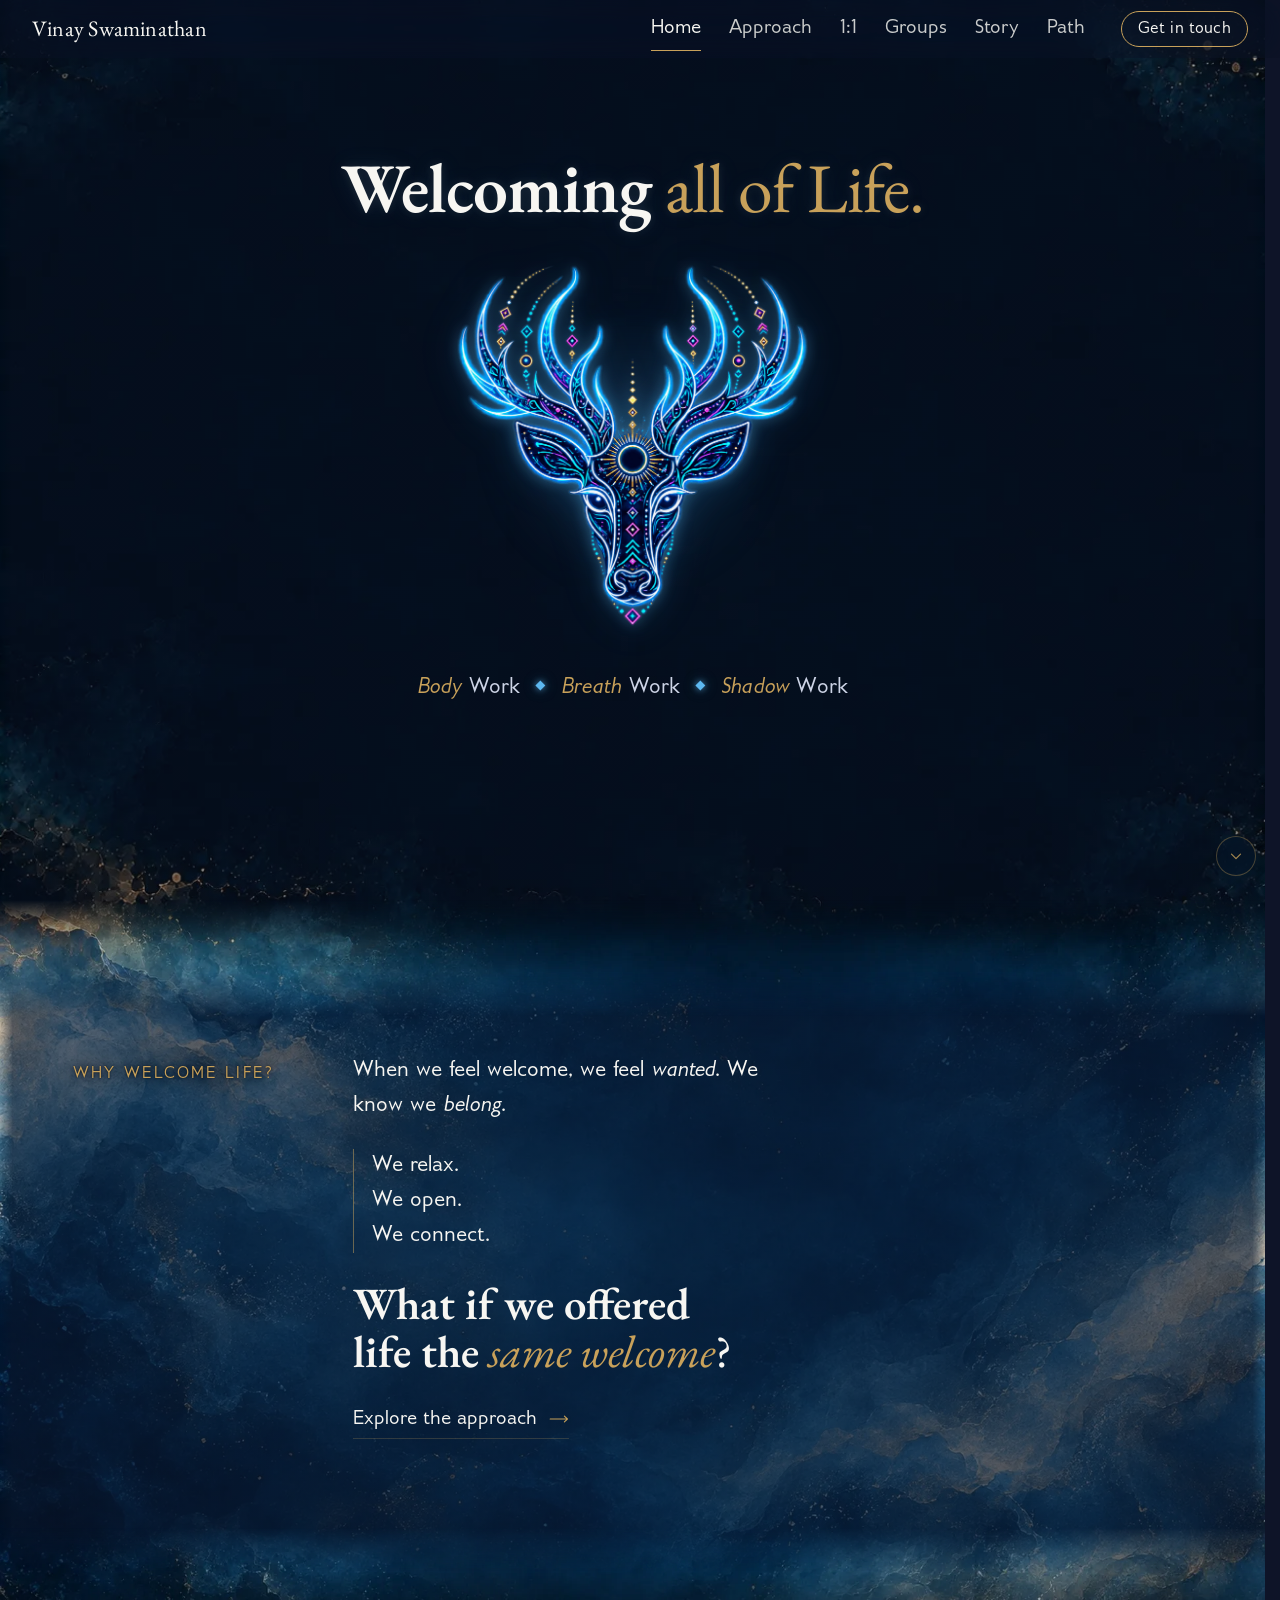
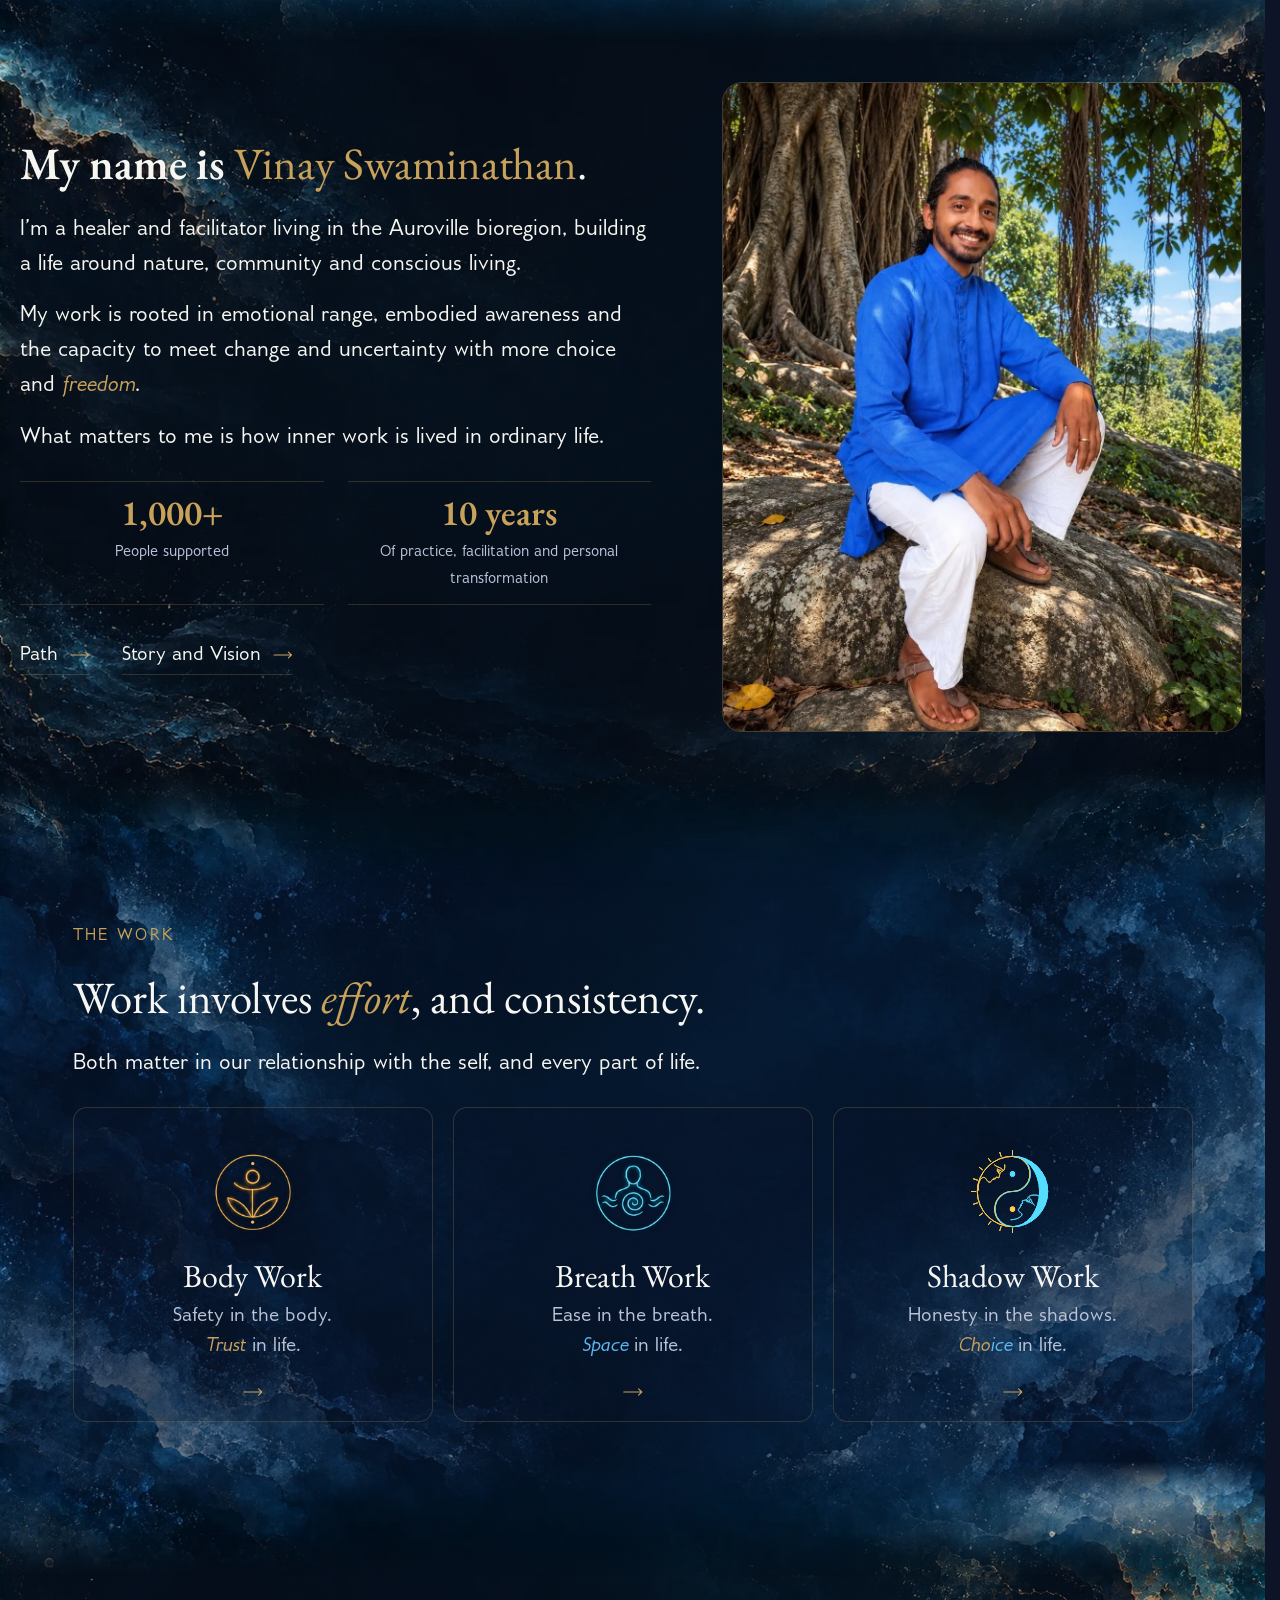
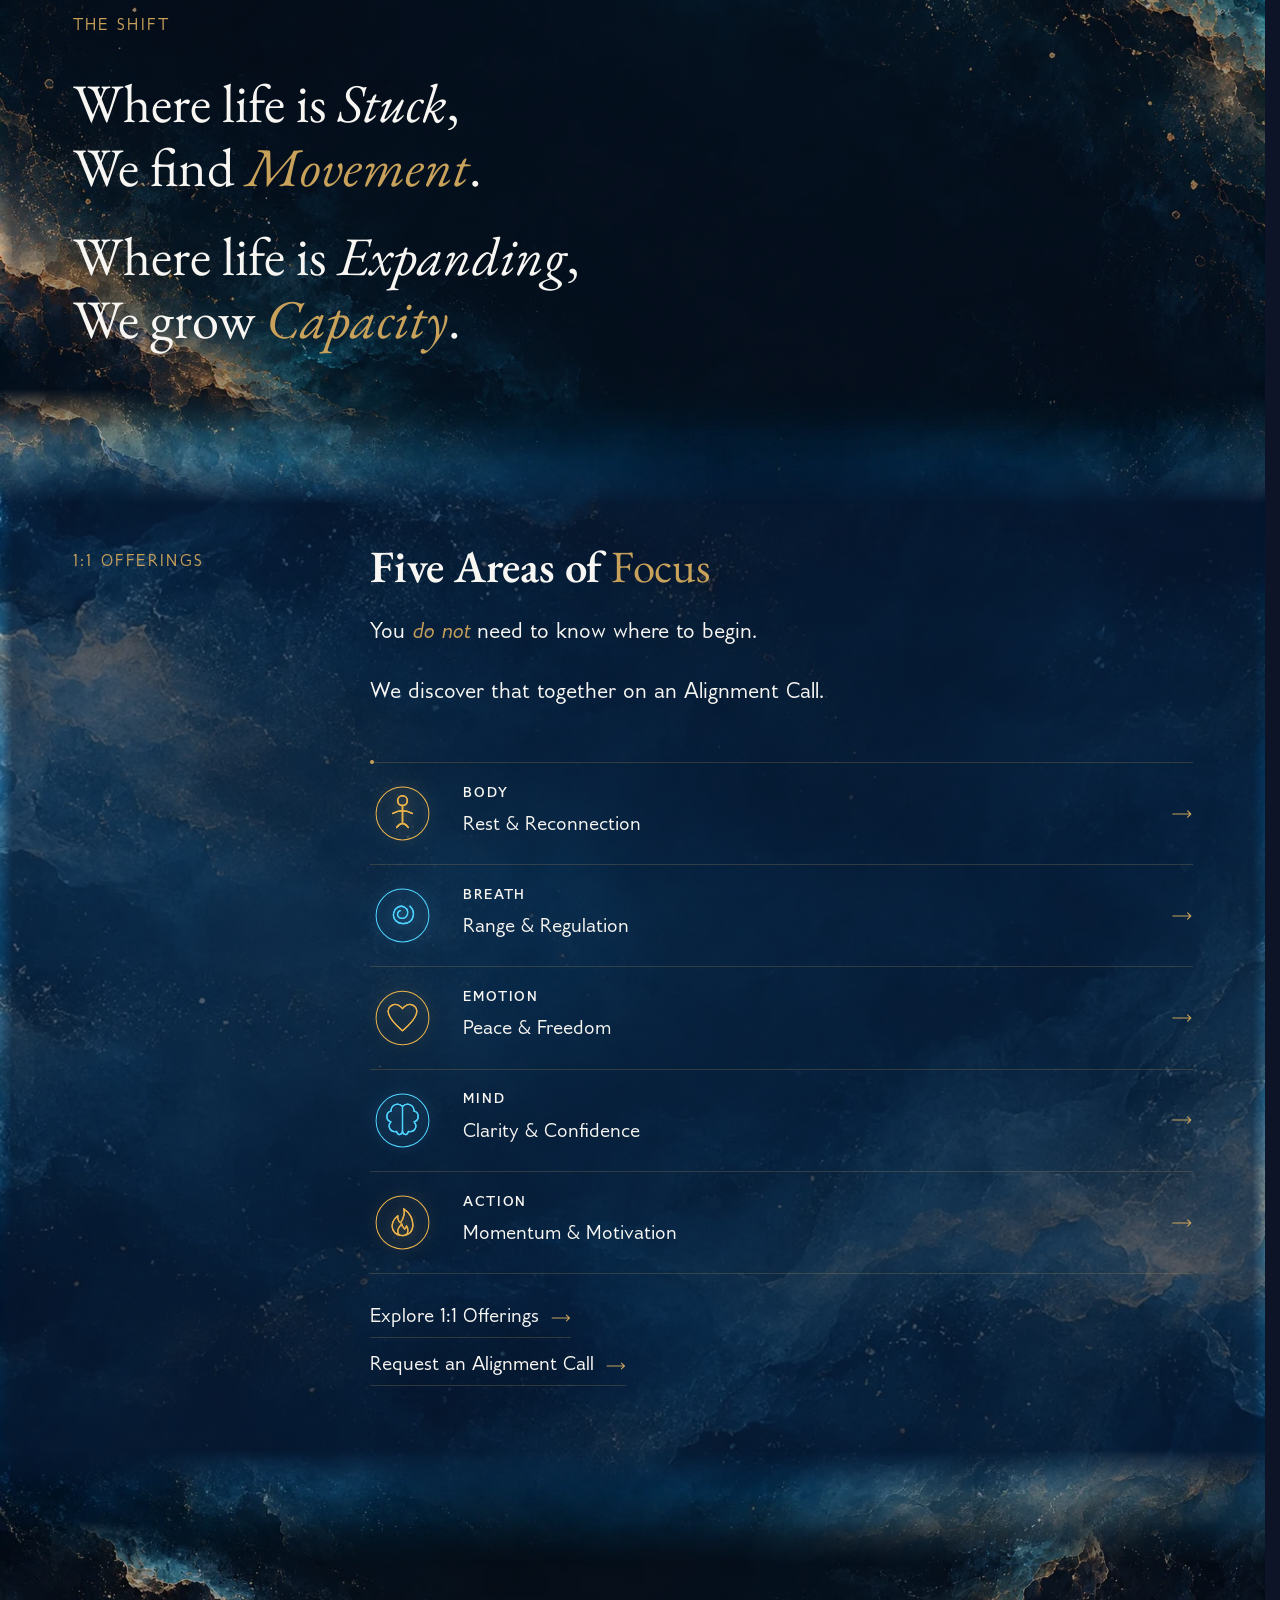
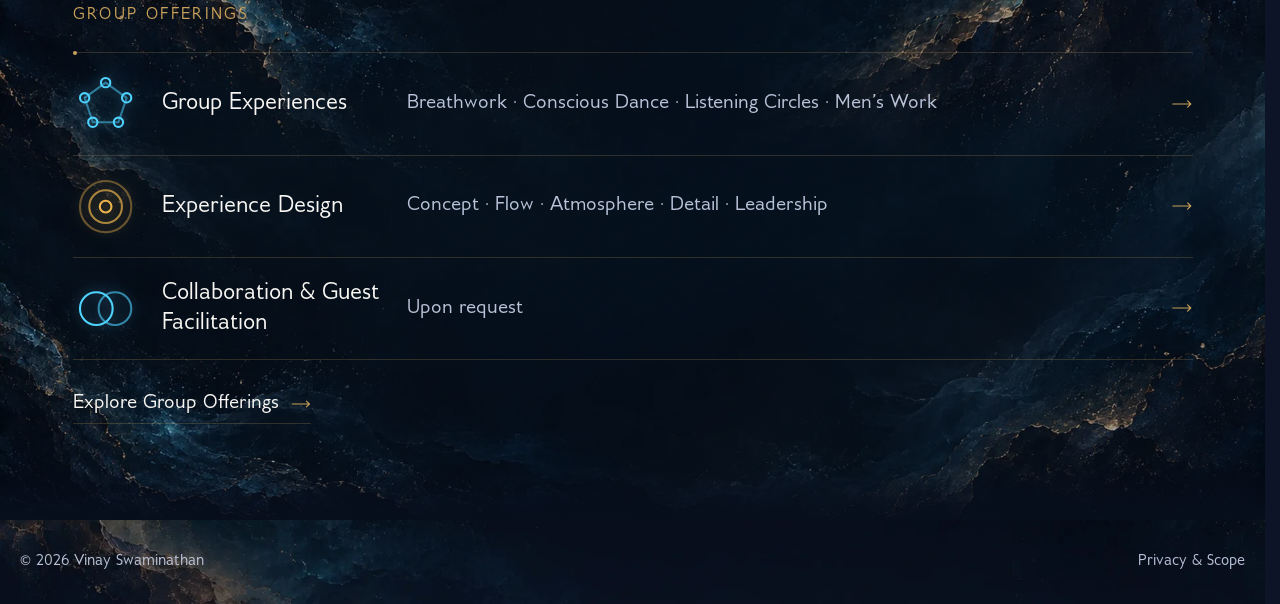
==== index.html @ 11eef680 "The Work (Body Work, Breath Work, Shadow Work) on home and 1:1; The Shift; pathway question on the A" ====
<!DOCTYPE html>
<html lang="en">
<head>
<meta charset="utf-8">
<meta name="viewport" content="width=device-width, initial-scale=1">

<title>Vinay Swaminathan | Breathwork &amp; Shadow Work | Auroville Bioregion</title>
<meta name="description" content="Vinay is a healer and facilitator working holistically across body, breath, mind, emotion and action to support resilience, vitality, well-being and a more fulfilling life.">
<meta name="robots" content="index, follow">
<meta name="theme-color" content="#0E1428">
<link rel="canonical" href="https://www.vinayswaminathan.com/">

<meta property="og:type" content="website">
<meta property="og:site_name" content="Vinay Swaminathan">
<meta property="og:title" content="Vinay Swaminathan | Breathwork &amp; Shadow Work | Auroville Bioregion">
<meta property="og:description" content="Vinay is a healer and facilitator working holistically across body, breath, mind, emotion and action to support resilience, vitality, well-being and a more fulfilling life.">
<meta property="og:url" content="https://www.vinayswaminathan.com/">
<meta property="og:image" content="https://www.vinayswaminathan.com/assets/images/vinay-facilitator.jpg">
<meta property="og:image:width" content="1080">
<meta property="og:image:height" content="1456">
<meta property="og:image:alt" content="Vinay Swaminathan">
<meta name="twitter:card" content="summary_large_image">
<meta name="twitter:title" content="Vinay Swaminathan | Breathwork &amp; Shadow Work | Auroville Bioregion">
<meta name="twitter:description" content="Vinay is a healer and facilitator working holistically across body, breath, mind, emotion and action to support resilience, vitality, well-being and a more fulfilling life.">
<meta name="twitter:image" content="https://www.vinayswaminathan.com/assets/images/vinay-facilitator.jpg">
<meta name="twitter:image:alt" content="Vinay Swaminathan">

<script>(function(d){d.classList.add('js');if(!window.matchMedia('(prefers-reduced-motion: reduce)').matches&&'IntersectionObserver' in window){d.classList.add('motion-ready');setTimeout(function(){if(!window.__siteJs)d.classList.add('rv-fallback','assets-ready')},4000)}})(document.documentElement)</script>
<link rel="icon" type="image/png" sizes="48x48" href="assets/images/favicon-48.png">
<link rel="icon" type="image/png" sizes="192x192" href="assets/images/favicon-192.png">
<link rel="apple-touch-icon" sizes="180x180" href="assets/images/apple-touch-icon.png">

<link rel="preconnect" href="https://fonts.googleapis.com">
<link rel="preconnect" href="https://fonts.gstatic.com" crossorigin>
<link href="https://fonts.googleapis.com/css2?family=EB+Garamond:ital,wght@0,400;0,600;1,400;1,600&display=swap" rel="stylesheet">
<link rel="preload" href="assets/fonts/GilliusADFNo2-Regular.otf" as="font" type="font/otf" crossorigin>
<link rel="preload" as="image" href="assets/vinay-brand-assets/hero-home-desktop-v3.webp" media="(min-width: 769px)">
<link rel="preload" as="image" href="assets/vinay-brand-assets/hero-home-mobile-v2.webp" media="(max-width: 768px)" fetchpriority="high">
<link rel="stylesheet" href="assets/css/site.css?v=202610121352">
<script type="application/ld+json">
{
  "@context": "https://schema.org",
  "@graph": [
    {
      "@type": "WebSite",
      "@id": "https://www.vinayswaminathan.com/#website",
      "url": "https://www.vinayswaminathan.com/",
      "name": "Vinay Swaminathan",
      "inLanguage": "en",
      "publisher": {
        "@id": "https://www.vinayswaminathan.com/#vinay"
      }
    },
    {
      "@type": "WebPage",
      "@id": "https://www.vinayswaminathan.com/#webpage",
      "url": "https://www.vinayswaminathan.com/",
      "name": "Vinay Swaminathan | Breathwork & Shadow Work | Auroville Bioregion",
      "description": "Vinay is a healer and facilitator working holistically across body, breath, mind, emotion and action to support resilience, vitality, well-being and a more fulfilling life.",
      "inLanguage": "en",
      "isPartOf": {
        "@id": "https://www.vinayswaminathan.com/#website"
      },
      "about": {
        "@id": "https://www.vinayswaminathan.com/#vinay"
      },
      "primaryImageOfPage": {
        "@id": "https://www.vinayswaminathan.com/#portrait"
      }
    },
    {
      "@type": "Person",
      "@id": "https://www.vinayswaminathan.com/#vinay",
      "name": "Vinay Swaminathan",
      "url": "https://www.vinayswaminathan.com/",
      "image": {
        "@type": "ImageObject",
        "@id": "https://www.vinayswaminathan.com/#portrait",
        "url": "https://www.vinayswaminathan.com/assets/images/vinay-facilitator.jpg",
        "width": 1080,
        "height": 1456,
        "caption": "Vinay Swaminathan"
      },
      "jobTitle": "Healer and Facilitator",
      "description": "Vinay is a healer and facilitator working holistically across body, breath, mind, emotion and action to support resilience, vitality, well-being and a more fulfilling life.",
      "homeLocation": {
        "@type": "Place",
        "name": "Auroville bioregion, India"
      },
      "address": {
        "@type": "PostalAddress",
        "addressLocality": "Auroville",
        "addressRegion": "Tamil Nadu",
        "addressCountry": "IN"
      },
      "knowsAbout": [
        "Breathwork",
        "Craniosacral therapy",
        "Holotropic Breathwork",
        "Neuro-Linguistic Programming",
        "Access Bars",
        "The Journey",
        "Emotional Freedom Techniques",
        "Group facilitation"
      ],
      "sameAs": [
        "https://www.instagram.com/vinay.swaminathan/"
      ]
    }
  ]
}
</script>
</head>
<body class="page-home">
<a class="skip-link" href="#main">Skip to content</a>

<header class="site-head" id="site-head">
  <div class="site-head__inner">
    <a class="brand" href="./">
      <img src="assets/images/sigil-small.png" alt="" width="28" height="29">
      <span class="brand__name">Vinay Swaminathan</span>
    </a>
    <nav class="nav" aria-label="Primary">
      <a class="nav__link" href="./" aria-current="page">Home</a>
      <a class="nav__link" href="approach.html">Approach</a>
      <a class="nav__link" href="offerings.html">1:1</a>
      <a class="nav__link" href="groupwork.html">Groups</a>
      <a class="nav__link" href="about.html">Story</a>
      <a class="nav__link" href="training.html">Path</a>
      <a class="btn btn--solid nav__cta" href="alignment.html" data-contact-open>Get in touch</a>
    </nav>
    <button type="button" class="nav-toggle" id="nav-toggle" aria-expanded="false" aria-controls="nav-mobile">
      <span class="nav-toggle__bars" aria-hidden="true"><i></i><i></i></span>
      <span data-label>Menu</span>
    </button>
  </div>
  <nav class="nav-mobile" id="nav-mobile" aria-label="Primary mobile">
    <a href="./" aria-current="page">Home <span aria-hidden="true">&rarr;</span></a>
    <a href="approach.html">Approach <span aria-hidden="true">&rarr;</span></a>
    <a href="offerings.html">1:1 <span aria-hidden="true">&rarr;</span></a>
    <a href="groupwork.html">Groups <span aria-hidden="true">&rarr;</span></a>
    <a href="about.html">Story <span aria-hidden="true">&rarr;</span></a>
    <a href="training.html">Path <span aria-hidden="true">&rarr;</span></a>
    <a class="btn btn--solid" href="alignment.html" data-contact-open>Get in touch</a>
  </nav>
</header>

<main id="main">

<section class="home-hero bg-1" aria-labelledby="hero-title">
  <div class="home-hero__inner">
    <h1 data-seq data-seq-at="300" id="hero-title" class="display-title"><span class="hero-strong">Welcoming</span> <span class="hero-gold">all of</span> <span class="hero-gold">Life.</span></h1>
    <span data-seq data-seq-at="0" class="hero-sigil-wrap"><img class="home-hero__sigil" src="assets/images/sigil.png" srcset="assets/images/sigil-720.png 720w, assets/images/sigil.png 1100w" sizes="(max-width: 768px) 60vw, 360px" alt="" width="1100" height="1132" fetchpriority="high"></span>
    <p data-seq data-seq-at="600" class="home-hero__trio home-hero__practices"><em class="trio-word trio-word--gold">Body</em> Work<span class="home-hero__sep" aria-hidden="true"></span><span class="visually-hidden">, </span><em class="trio-word trio-word--gold">Breath</em> Work<span class="home-hero__sep" aria-hidden="true"></span><span class="visually-hidden">, </span><em class="trio-word trio-word--gold">Shadow</em> Work</p>
  </div>
</section>

<section id="why" data-scroll-section class="section bg-2 t-v2" aria-labelledby="why-title">
  <div data-reveal class="wrap why marked">
    <h2 id="why-title" class="marker">Why welcome life?</h2>
    <p class="lede lede--wide">When we feel welcome, we feel <em class="inline-accent">wanted</em>. We know we <em class="inline-accent">belong</em>.</p>
    <p class="lede lede--wide why__triad">We relax.<br>We open.<br>We connect.</p>
    <p class="distilled display-statement"><span class="strong">What if we offered life the</span> <em class="gold-accent">same welcome</em>?</p>
    <nav class="quiet-links" aria-label="The approach">
      <a class="text-cta" href="approach.html">Explore the approach <span aria-hidden="true">&rarr;</span></a>
    </nav>
  </div>
</section>

<section id="meet-vinay" data-scroll-section class="section bg-3" aria-labelledby="meet-title">
  <div class="wrap wrap--wide editorial-host">
    <div class="editorial editorial--media-first editorial--person">
      <div class="editorial__head" data-reveal="left">
        <h2 id="meet-title"><span class="strong">My name is</span> <span class="gold-accent gold-accent--roman">Vinay Swaminathan</span>.</h2>
      </div>
      <div class="editorial__body stack stack--lg" data-reveal="left">
        <div class="prose">
          <p class="lede lede--wide">I&rsquo;m a healer and facilitator living in the Auroville bioregion, building a life around nature, community and conscious living.</p>
          <p class="lede lede--wide">My work is rooted in emotional range, embodied awareness and the capacity to meet change and uncertainty with more choice and <em class="gold-accent">freedom</em>.</p>
          <p class="lede lede--wide">What matters to me is how inner work is lived in ordinary life.</p>
        </div>
        <dl class="evidence evidence--strong">
          <div><dt>1,000+</dt><dd>People supported</dd></div>
          <div><dt>10 years</dt><dd>Of practice, facilitation and personal transformation</dd></div>
        </dl>
        <nav class="quiet-links" aria-label="More about Vinay">
          <a class="text-cta" href="training.html">Path <span aria-hidden="true">&rarr;</span></a>
          <a class="text-cta" href="about.html">Story and Vision <span aria-hidden="true">&rarr;</span></a>
        </nav>
      </div>
      <figure data-reveal-img class="editorial__media editorial__media--person" style="--ar:0.8">
        <img src="assets/images/vinay-facilitator.webp" alt="Vinay Swaminathan sitting on a rock beneath a banyan tree, smiling." width="1080" height="1456" loading="lazy" decoding="async">
      </figure>
    </div>
  </div>
</section>

<section id="the-work" data-scroll-section class="section bg-4 t-v2" data-field aria-labelledby="work-title">
  <div data-reveal class="wrap stack stack--lg">
    <h2 id="work-title" class="marker">The Work</h2>
    <p class="statement">Work involves <em class="gold-accent">effort</em>, and consistency.</p>
    <p class="lede lede--wide">Both matter in our relationship with the self, and every part of life.</p>
    <ul data-stagger class="pathways" aria-label="Three ways of working">
      <li><a class="pathways__item" href="offerings.html#bodywork">
        <img class="pathways__icon" src="assets/vinay-icons/bodywork-icon.png?v=202610121306" alt="" width="288" height="288" loading="lazy" decoding="async">
        <h3 class="pathways__name">Body Work</h3>
        <p class="pathways__line"><span>Safety in the body.</span> <span><em class="gold-accent">Trust</em> in life.</span></p>
        <span class="pathways__arrow" aria-hidden="true">&rarr;</span>
      </a></li>
      <li><a class="pathways__item pathways__item--blue" href="offerings.html#breathwork">
        <img class="pathways__icon" src="assets/vinay-icons/breathwork-icon.png?v=202610121306" alt="" width="288" height="288" loading="lazy" decoding="async">
        <h3 class="pathways__name">Breath Work</h3>
        <p class="pathways__line"><span>Ease in the breath.</span> <span><em class="inline-accent is-blue">Space</em> in life.</span></p>
        <span class="pathways__arrow" aria-hidden="true">&rarr;</span>
      </a></li>
      <li><a class="pathways__item" href="offerings.html#shadow-work">
        <img class="pathways__icon" src="assets/vinay-icons/shadow-work-icon.svg?v=202610121306" alt="" width="288" height="288" loading="lazy" decoding="async">
        <h3 class="pathways__name">Shadow Work</h3>
        <p class="pathways__line"><span>Honesty in the shadows.</span> <span><span class="split-word"><span aria-hidden="true"><em class="gold-accent">Cho</em><em class="inline-accent is-blue">ice</em></span><span class="visually-hidden">Choice</span></span> in life.</span></p>
        <span class="pathways__arrow" aria-hidden="true">&rarr;</span>
      </a></li>
    </ul>
  </div>
</section>

<section id="begin" data-scroll-section class="section bg-1 m-d2 bg-pos-lower" aria-labelledby="begin-title">
  <div data-reveal class="wrap begin">
    <h2 id="begin-title" class="marker">The Shift</h2>
    <div class="begin__statements">
      <p><span class="begin__lead">Where life is <em>Stuck</em>,</span> We find <em class="gold-accent">Movement</em>.</p>
      <p><span class="begin__lead">Where life is <em>Expanding</em>,</span> We grow <em class="gold-accent">Capacity</em>.</p>
    </div>
  </div>
</section>

<section id="focus" data-scroll-section class="section bg-2 t-v2" aria-labelledby="focus-title">
  <div data-reveal class="wrap marked stack stack--lg">
    <p class="eyebrow">1:1 Offerings</p>
    <h2 id="focus-title"><span class="strong">Five Areas of</span> <span class="gold-accent gold-accent--roman">Focus</span></h2>
    <p class="statement-lead statement-lead--sans">You <em class="gold-accent">do not</em> need to know where to begin.</p>
    <p class="statement-lead statement-lead--sans">We discover that together on an Alignment Call.</p>
    <ul data-stagger class="doorway-list" aria-label="Five areas of focus">
      <li><a href="offerings.html#body">
        <img class="area-icon icon-box" src="assets/vinay-icons/icon-body.svg?v=202610052254" alt="" width="512" height="512" aria-hidden="true">
        <span class="doorway-list__name">Body</span>
        <span class="doorway-list__desc">Rest &amp; Reconnection</span>
        <span class="doorway-list__arrow" aria-hidden="true">&rarr;</span>
      </a></li>
      <li><a href="offerings.html#breath">
        <img class="area-icon icon-box" src="assets/vinay-icons/icon-breath.svg?v=202610052254" alt="" width="512" height="512" aria-hidden="true">
        <span class="doorway-list__name">Breath</span>
        <span class="doorway-list__desc">Range &amp; Regulation</span>
        <span class="doorway-list__arrow" aria-hidden="true">&rarr;</span>
      </a></li>
      <li><a href="offerings.html#emotion">
        <img class="area-icon icon-box" src="assets/vinay-icons/icon-emotion.svg?v=202610052254" alt="" width="512" height="512" aria-hidden="true">
        <span class="doorway-list__name">Emotion</span>
        <span class="doorway-list__desc">Peace &amp; Freedom</span>
        <span class="doorway-list__arrow" aria-hidden="true">&rarr;</span>
      </a></li>
      <li><a href="offerings.html#mind">
        <img class="area-icon icon-box" src="assets/vinay-icons/icon-mind.svg?v=202610052254" alt="" width="512" height="512" aria-hidden="true">
        <span class="doorway-list__name">Mind</span>
        <span class="doorway-list__desc">Clarity &amp; Confidence</span>
        <span class="doorway-list__arrow" aria-hidden="true">&rarr;</span>
      </a></li>
      <li><a href="offerings.html#action">
        <img class="area-icon icon-box" src="assets/vinay-icons/icon-action.svg?v=202610052254" alt="" width="512" height="512" aria-hidden="true">
        <span class="doorway-list__name">Action</span>
        <span class="doorway-list__desc">Momentum &amp; Motivation</span>
        <span class="doorway-list__arrow" aria-hidden="true">&rarr;</span>
      </a></li>
    </ul>
    <nav class="quiet-links quiet-links--stack" aria-label="1:1 work">
      <a class="text-cta" href="offerings.html">Explore 1:1 Offerings <span aria-hidden="true">&rarr;</span></a>
      <a class="text-cta" href="alignment.html">Request an Alignment Call <span aria-hidden="true">&rarr;</span></a>
    </nav>
  </div>
</section>

<section id="group-offerings" data-scroll-section class="section bg-3" aria-labelledby="group-title">
  <div data-reveal="right" class="wrap stack stack--lg">
    <h2 id="group-title" class="marker">Group Offerings</h2>
    <ul data-stagger="soft" class="summary-list">
      <li><a href="groupwork.html#experiences"><svg class="icon icon-box" viewBox="0 0 28 28" aria-hidden="true" fill="none" stroke="currentColor" stroke-width="1.4" stroke-linecap="round" stroke-linejoin="round"><path d="M14 5L23 11.5 19.5 22h-11L5 11.5z" opacity=".5"/><circle cx="14" cy="5" r="2"/><circle cx="23" cy="11.5" r="2"/><circle cx="19.5" cy="22" r="2"/><circle cx="8.5" cy="22" r="2"/><circle cx="5" cy="11.5" r="2"/></svg><h3>Group Experiences</h3><p>Breathwork &middot; Conscious Dance &middot; Listening Circles &middot; Men&rsquo;s Work</p><span class="summary-list__arrow" aria-hidden="true">&rarr;</span></a></li>
      <li><a href="groupwork.html#design"><svg class="icon icon--gold icon-box" viewBox="0 0 28 28" aria-hidden="true" fill="none" stroke="currentColor" stroke-width="1.4"><circle cx="14" cy="14" r="11" opacity=".4"/><circle cx="14" cy="14" r="7" opacity=".7"/><circle cx="14" cy="14" r="2.5"/></svg><h3>Experience Design</h3><p>Concept &middot; Flow &middot; Atmosphere &middot; Detail &middot; Leadership</p><span class="summary-list__arrow" aria-hidden="true">&rarr;</span></a></li>
      <li><a href="groupwork.html#collaboration"><svg class="icon icon-box" viewBox="0 0 28 28" aria-hidden="true" fill="none" stroke="currentColor" stroke-width="1.4"><circle cx="10" cy="14" r="7"/><circle cx="18" cy="14" r="7" opacity=".6"/></svg><h3>Collaboration &amp; Guest Facilitation</h3><p>Upon request</p><span class="summary-list__arrow" aria-hidden="true">&rarr;</span></a></li>
    </ul>
    <nav class="quiet-links" aria-label="Group work">
      <a class="text-cta" href="groupwork.html">Explore Group Offerings <span aria-hidden="true">&rarr;</span></a>
    </nav>
  </div>
</section>

</main>

<footer class="site-foot">
  <span class="site-foot__copy">&copy; 2026 Vinay Swaminathan</span>
  <div class="site-foot__brand">
    <p>Welcoming all of life.</p>
  </div>
  <a class="site-foot__privacy" href="privacy.html">Privacy &amp; Scope</a>
</footer>

<script src="assets/js/site.js?v=202610121352" defer></script>
</body>
</html>
---- assets/css/site.css ----
/* ==========================================================================
   Vinay Swaminathan — visual system
   Deep navy ground, sky-blue accent, warm-white text.
   EB Garamond (ceremonial / display) + Gillius ADF No2 (body / UI).
   ========================================================================== */

/* ==========================================================================
   Design tokens
   One set of values for the whole site; breakpoints only retune them.
   ========================================================================== */
:root {
  /* Colour */
  --ink-1:  #0E1428;                 /* default page ground */
  --ink-2:  #151C34;                 /* alternating band */
  --ink-3:  #1B2448;                 /* hover / raised surface */
  --text:   #F7F6F2;
  --muted:  #BAC3D8;                 /* running text: one muted tone everywhere */
  --accent: #5DB8F0;                 /* the sigil's luminous cyan (lighter on light fields) */
  --emphasis-blue: #5DB8F0;          /* the one prose emphasis blue */
  --warn:   #E0955C;
  /* Brass: lines, nodes, labels and small threshold markers; never body text. */
  --accent-brass: #C8A15A;
  --warm-soft:    rgba(200,161,90,.5);
  --line:         rgba(200,161,90,.22);   /* structural rules */
  --line-strong:  rgba(200,161,90,.7);    /* the gold rule on notes; active edges */

  /* Type: EB Garamond for display, Gillius ADF No2 for reading and UI */
  --serif: "EB Garamond", Garamond, "Times New Roman", Georgia, serif;
  --sans:  "Gillius ADF No2", "Gill Sans", "Gill Sans MT", "Trebuchet MS", sans-serif;
  --t-hero:     clamp(2.4rem, 5vw, 4.6rem);       /* home hero / page-opening display */
  --t-display:  clamp(2.2rem, 3.5vw, 3.4rem);     /* section display statements, h1/h2 */
  --t-subtitle: clamp(1.45rem, 2.25vw, 2.1rem);   /* a title's subtitle */
  --t-heading:  clamp(1.75rem, 2.5vw, 2.45rem);   /* secondary headings and statements */
  --t-sub:      clamp(1.2rem, 4.2vw, 1.4rem);     /* item titles, summaries */
  --t-lede:     clamp(1.12rem, 1.45vw, 1.3rem);   /* section intros, above body */
  --t-body:     clamp(1.03rem, 3.8vw, 1.125rem);
  --t-small:    0.9rem;                           /* eyebrows, metadata, labels */

  /* Space and measure */
  --s-1: 0.5rem;
  --s-2: 1rem;
  --s-3: 1.5rem;
  --s-4: 2.5rem;
  --s-5: 4rem;
  --gutter: 20px;
  --section-y: 96px;                 /* between sections, every page */
  --opening-y: 128px;                /* above a page's first heading (below the header) */
  --measure: 38rem;
  --header-h: 52px;                  /* fallback; the breakpoints below set it */
  --subnav-h: 0px;
  --icon-box: calc(var(--t-body) * 1.6 * 2);   /* one icon size: two lines of description */

  /* Motion: one ease-out curve, three durations, one reveal */
  --ease: cubic-bezier(.22,.61,.36,1);
  --motion-fast: 222ms;              /* hover, colour, small state changes */
  --motion-base: 333ms;              /* menus, accordions, chevrons, tab switches */
  --motion-image: 777ms;             /* photographs gradually appearing */
  --ease-image: cubic-bezier(.25,.46,.45,.94);   /* soft ease-out, no overshoot */
  --ease-calm: var(--ease-image);
  --motion-text: 555ms;
  --stagger: 100ms;                  /* between items in a list or grid */
  /* Reveal: site.js marks the readable blocks of each section (.rv-item,
     numbered --ci in reading order); they cascade top to bottom with one
     duration, curve and rise. site.js reads --rv-time. */
  --rv-time: 555ms; --rv-rise: 8px; --rv-ease: cubic-bezier(.22, .61, .36, 1);
}
@media (min-width: 769px) {
  :root { --header-h: 58px; }
}
@media (min-width: 1100px) {
  /* Desktop reading sizes: one step scale (labels < body < ledes < item
     titles), the same proportions on every page. */
  :root { --t-small: .94rem; --t-body: 1.2rem; --t-lede: 1.32rem; }
}
@media (max-width: 768px) {
  /* Phones: a little more air in the header (~9px above and below the Menu
     button); a shorter step between sections. */
  :root { --header-h: 62px; --section-y: 70px; --opening-y: 70px; }
}
@media (max-width: 599px) {
  /* Phones: smaller display steps, a slightly quicker stagger. */
  :root {
    --t-display: clamp(1.75rem, 7.4vw, 2.1rem); --t-heading: clamp(1.45rem, 6.3vw, 1.65rem);
    --t-subtitle: clamp(1.3rem, 5.8vw, 1.45rem); --t-lede: clamp(1.08rem, 4.6vw, 1.15rem);   /* ≈23 / 18px */
    --s-3: 1.25rem;
    --stagger: 80ms;
  }
}

/* ==========================================================================
   Base elements
   ========================================================================== */
/* Gillius ADF No2 (Arkandis Digital Foundry), self-hosted from assets/fonts/.
   Only the variants the site uses: Regular, Bold (600) and Italic (<em>). */
@font-face {
  font-family: "Gillius ADF No2";
  src: url("../fonts/GilliusADFNo2-Regular.otf") format("opentype");
  font-weight: 400; font-style: normal; font-display: swap;
}

@font-face {
  font-family: "Gillius ADF No2";
  src: url("../fonts/GilliusADFNo2-Bold.otf") format("opentype");
  font-weight: 600; font-style: normal; font-display: swap;
}

@font-face {
  font-family: "Gillius ADF No2";
  src: url("../fonts/GilliusADFNo2-Italic.otf") format("opentype");
  font-weight: 400; font-style: italic; font-display: swap;
}

*, *::before, *::after { box-sizing: border-box; }

/* Inline `display` must never beat the `hidden` attribute (e.g. #form-sent). */
[hidden] { display: none !important; }

html {
  scroll-behavior: smooth;
  scrollbar-gutter: stable;
  /* No elastic bounce past the top or bottom (macOS trackpads): the bounce
     drags the sticky header and section index out of place. */
  overscroll-behavior-y: none;
  -webkit-text-size-adjust: 100%;
  text-size-adjust: 100%;
}

body {
  margin: 0;
  background: var(--ink-1);
  color: var(--text);
  font-family: var(--sans);
  font-size: var(--t-body);
  line-height: 1.6;
  -webkit-font-smoothing: antialiased;
  overflow-x: clip;
  overscroll-behavior-y: none;
  /* Gillius ADF maps "oe" to "œ" through its required-ligature table
     ("does" would read "dœs"); switch that table off. */
  font-feature-settings: "rlig" 0;
  /* Leaving for a contact form: the page fades out before the form fades in. */
  transition: opacity var(--motion-base) var(--ease);
  /* First section starts at y=0 behind the header; its content clears the
     header (and, on narrower screens, the section strip) with padding. */
  /* on body: .has-subnav sets --subnav-h there */
  --hdr-offset: calc(var(--header-h) + var(--subnav-h));
}

img { max-width: 100%; height: auto; display: block; }

p { margin: 0; }

a { color: var(--text); transition: color var(--motion-fast) var(--ease), text-decoration-color var(--motion-fast) var(--ease), opacity var(--motion-fast) var(--ease); -webkit-tap-highlight-color: transparent; }

a:hover { color: var(--text); }

strong { font-weight: 600; }

:focus-visible { outline: 2px solid var(--accent); outline-offset: 3px; border-radius: 2px; }

::selection { background: rgba(93, 184, 240, .28); color: var(--text); }

input, textarea, select, button { font: inherit; }

h1, h2, h3 { margin: 0; font-weight: 400; }

h1, h2 { font-family: var(--serif); letter-spacing: -.005em; text-wrap: balance; font-size: var(--t-display); line-height: 1.08; }

h3 { font-family: var(--sans); font-size: var(--t-sub); line-height: 1.3; }

.skip-link {
  position: absolute; left: -9999px; top: 0; z-index: 100;
  background: var(--accent); color: var(--ink-1);
  padding: 0.8rem 1.25rem; font-size: var(--t-small);
}

.skip-link:focus { left: 0; }

.visually-hidden {
  position: absolute; width: 1px; height: 1px; overflow: hidden;
  clip: rect(0 0 0 0); clip-path: inset(50%); white-space: nowrap;
}
@media (min-width: 1100px) {
  /* Desktop: everything a little larger to read (the type scale is in rem). */
  html { font-size: 106.25%; }
}
@media (min-width: 1440px) {
  html { font-size: 112.5%; }
}
@media (prefers-reduced-motion: reduce) {
  html { scroll-behavior: auto; }
  *, *::before, *::after { animation-duration: .001ms !important; animation-iteration-count: 1 !important; transition-duration: .001ms !important; }
}

/* ==========================================================================
   Layout primitives: wrap, stack, section rhythm, split, prose
   ========================================================================== */
/* The one authoritative anchor offset: every hash target lands below the
   sticky header and, on interior pages, the sticky section nav. */
[id] { scroll-margin-top: calc(var(--header-h) + var(--subnav-h) + 16px); }

.has-subnav { --subnav-h: 51px; }

.wrap { max-width: 1120px; margin: 0 auto; }

.wrap--narrow { max-width: 680px; margin: 0 auto; }

.section { padding: var(--section-y) var(--gutter); background: var(--ink-1); }

.section--center { text-align: center; }

.stack { display: grid; gap: var(--s-2); align-content: start; }

.stack--sm { gap: var(--s-1); }

.stack--lg { gap: var(--s-3); }

.section--center .stack { justify-items: center; }

.split { display: grid; gap: var(--s-4); }

/* Interior page openings: content-height, generous padding. */
.page-hero { padding: var(--section-y) var(--gutter); background: var(--ink-1); }

.muted { color: var(--muted); }

.prose { max-width: var(--measure); }

.prose > * + * { margin-top: var(--s-2); }

.wrap--wide { max-width: 1240px; }

.editorial-host { container-type: inline-size; }

/* Upcoming group sessions: a static list, edited by hand in groupwork.html.
   With no <li> in the list the whole section and its index link are hidden.
   The section shares the hero's ground, separated by a hairline. */
.section--upcoming { border-top: 1px solid var(--line); }

.section--upcoming:not(:has(.sessions li)) { display: none; }

.field > section { background: transparent; }

/* Copy never sits on a transition. */
.section:is(.bg-1, .bg-2, .bg-3, .bg-4), .field > .section { padding-block: max(var(--section-y), calc(var(--th2) + 6px)); }

.page-hero:is(.bg-1, .bg-2, .bg-3, .bg-4), .field > .page-hero { padding-bottom: max(var(--section-y), calc(var(--th2) + 6px)); }

main > :is(.bg-2, .bg-4).section:last-child, main > .field:is(.bg-2, .bg-4):last-child > :last-child { padding-bottom: max(var(--section-y), calc(var(--th) + 6px)); }

/* Group page: one size for the three section introductions. */
.section-intro { font-family: var(--serif); font-size: clamp(1.6rem, 2.2vw, 2.15rem); line-height: 1.25; color: var(--text); max-width: 34ch; text-wrap: pretty; }

/* Combined sections: a clear but compact step between the two parts. */
.merged-block { margin-top: clamp(28px, 4vw, 44px); }

.marked > :is(.marker, .eyebrow)::after { width: 42px; flex: none; min-width: 0; }

main > .page-hero:first-child,
main > .field:first-child > .page-hero:first-child { padding-top: calc(var(--opening-y) + var(--hdr-offset)); }

main :is(p, li, dd):not([class]), .prose p:not([class]), .accordion__body p:not([class]) { line-height: 1.65; }

/* Next-section destinations land just below the header (and section strip). */
[data-scroll-section] { scroll-margin-top: var(--hdr-offset); }
@media (min-width: 769px) {
  #scope .accordion__body .prose { margin-inline: auto; }
}
@media (min-width: 860px) {
  .split { grid-template-columns: 1fr 1.25fr; gap: var(--s-4) var(--s-5); align-items: start; }
}
@media (min-width: 900px) {
  /* Home sections led by a marker: on wide screens the marker holds a left
     column and the content reads in a second, asymmetric column. */
  .marked {
    column-gap: var(--s-4); align-items: start;
    /* Side labels (homepage): the rule shortens to fit its column, never
       running into the content beside it. */
    grid-template-columns: 15rem minmax(0, 1fr);
  }
  .marked > * { grid-column: 2; }
  .marked > :is(.marker, .eyebrow) { min-width: 0; justify-self: stretch; }
}
@media (min-width: 1100px) {
  .has-subnav { --subnav-h: 0px; }
  .has-subnav main .wrap { max-width: min(1120px, 100% - 2 * 180px); }
  .has-subnav main .wrap--narrow { max-width: min(680px, 100% - 2 * 180px); }
}
@media (max-width: 1099px) {
  /* Without JS the small-screen header stays in flow, so no clearance is added. */
  html:not(.js) main > .page-hero:first-child, html:not(.js) main > .field:first-child > .page-hero:first-child { padding-top: var(--opening-y); }
  /* Pages without a section strip open on the same line as those with one. */
  body:not(.has-subnav) main > .page-hero:first-child { padding-top: calc(var(--opening-y) + var(--header-h) + 51px); }
}
@media (max-width: 768px) {
  #matters .editorial--hero > .stack { gap: 12px; }
  #matters .editorial--hero .prose { gap: 10px; }
  #matters .editorial--hero .prose > * + * { margin-top: 0; }
}

/* ==========================================================================
   Typography roles: display, statements, ledes, labels, emphasis
   ========================================================================== */
.display-title { font-family: var(--serif); font-weight: 400; line-height: 1.02; letter-spacing: -.01em; }

.statement { font-family: var(--serif); font-size: var(--t-display); line-height: 1.08; text-wrap: balance; }

.lede { font-size: var(--t-lede); text-wrap: pretty; max-width: 30ch; line-height: 1.55; color: var(--text); }

.lede--wide { max-width: var(--measure); }

/* One emphasis language, colour only (no marker backgrounds):
   .display-accent  EB Garamond italic in cyan, inside display / reflective lines
   .inline-accent   the body face, italic, in cyan, inside body copy
   (.insight remains a complete quotable sentence in EB Garamond.) */
.display-accent { font-family: var(--serif); font-style: italic; font-weight: 400; color: var(--emphasis-blue); background: none; }

/* Gold: orientation and conceptual anchors; italic like the blue (the hero's
   "all of life" is the one roman exception). */
.gold-accent { font-family: inherit; font-style: italic; font-weight: 400; color: var(--accent-brass); background: none; }

.gold-accent--roman { font-style: normal; }

.inline-accent {
  font-family: inherit; font-style: italic; font-weight: 400; background: none;
  /* Running text never uses blue (blue italic in a paragraph reads as a link):
     its highlights are plain italic, or gold where the area is gold. Blue stays
     for headlines and display lines (display-accent, the hero trio, Story's
     distilled line) and for icons and controls. */
  color: var(--body-emph, inherit);
}

.insight { font-family: var(--serif); color: var(--text); text-wrap: pretty; }

.insight--sm { font-size: clamp(1.2rem, 4.2vw, 1.4rem); line-height: 1.35; max-width: 44ch; }

/* "Why welcome life?" sits on a brighter patch of texture on wide screens:
   a soft navy halo keeps the small gold label at full reading contrast. */
#why-title { text-shadow: 0 0 2px rgba(6,13,26,.9), 0 0 8px rgba(6,13,26,.9), 0 0 18px rgba(6,13,26,.8); }

.home-hero .display-title {
  text-shadow: 0 0 10px rgba(247,246,242,.10), 0 0 24px rgba(93,184,240,.12);
  /* Homepage hero title: "Welcoming" and "life." in EB Garamond 600; "all of
     life." in brass, upright. About 9% larger than the shared hero size;
     on phones it stays within one line. */
  font-size: min(calc(var(--t-hero) * 1.09), 9.8vw); text-wrap: balance;
}

/* Notes: a translucent navy panel with a brass edge, so the field shows through. */
.note { padding: 14px 18px; border-left: 2px solid var(--line-strong); border-radius: 0 12px 12px 0; background: rgba(14,20,40,.38); -webkit-backdrop-filter: blur(6px); backdrop-filter: blur(6px); color: #D4DAE8; max-width: var(--measure); }

.note strong { color: var(--text); }

/* Editorial eyebrow: small tracked Gillius in brass, a short brass rule
   ending in a node. The one label style for every threshold on the site. */
.marker, .eyebrow {
  display: flex; align-items: center; gap: 14px;
  font-family: var(--sans);
  text-transform: uppercase;
  text-wrap: nowrap;
  /* The one size for the small gold section labels (the Availability / Scope
     & Suitability size), on every page and screen. */
  font-size: clamp(.88rem, 3.8vw, 1rem); letter-spacing: .14em; line-height: 1.4; font-weight: 400;
}

.marker--center { justify-content: center; }

/* A distilled line in EB Garamond: the one sentence a section rests on. */
.distilled { font-family: var(--serif); line-height: 1.15; color: var(--text); text-wrap: balance; }

.distilled--sm { font-size: clamp(1.25rem, 4vw, 1.5rem); max-width: 34ch; }

.why .lede { max-width: 34ch; }

.display-statement { font-size: var(--t-display); line-height: 1.08; max-width: 22ch; color: var(--text); }

.statement-lead { color: var(--text); text-wrap: balance; }

/* 1:1, Working together: the one visible statement. */
.together-statement { font-family: var(--serif); font-size: var(--t-heading); line-height: 1.15; color: var(--text); max-width: 24ch; text-wrap: balance; }

/* Approach word list: one size, one colour, dot separators. */
.word-list { list-style: none; margin: 0; padding: var(--s-2) 0; border-top: 1px solid var(--line); border-bottom: 1px solid var(--line); display: flex; flex-wrap: wrap; gap: 2px 0; font-size: inherit; line-height: 1.6; color: var(--text); }

.word-list li:not(:last-child)::after { content: "·"; color: var(--accent-brass); padding: 0 .45em; }

/* Section-label headings that use the small brass label style. */
.marker--wrap { text-wrap: wrap; }

/* FACE close: centred. */
.statement--face {
  margin-inline: auto;
  /* + 24px = 34px */
  max-width: 30ch; margin: 10px auto 0; text-align: center;
}

/* Background: the two key statements. */
.key-statement { font-family: var(--serif); color: var(--text); }

/* Bold, upright brass for heading anchors; plain bold for heading lead-ins. */
.gold-strong { color: var(--accent-brass); font-style: normal; font-weight: 600; }

.strong { font-weight: 600; }

/* A word list inside a definition row: a little room above, full text colour. */
dd > .word-list { margin-top: 10px; color: var(--text); }

/* Small gold section labels: a short, quiet rule (content dividers untouched). */
.marker::after, .eyebrow::after, .marker--center::before {
  width: 42px; height: 1px; flex: none; transform: none;
  background: var(--accent-brass); opacity: .6;
  -webkit-mask: none; mask: none;
}

/* Inline emphasis variants. */
.blue-strong { color: var(--emphasis-blue); font-style: normal; font-weight: 600; }

.inline-accent--roman { font-style: normal; }

/* Approach: italic accents inside the (otherwise upright) headings. */
.page-approach main :is(h1, h2, h3) em.is-italic { font-style: italic; }

/* Small gold section labels (WHY WELCOME?, WHAT IS THE WORK?, …): no rule after them. */
.marker::after, .eyebrow::after, .marker--center::before,
.marked > :is(.marker, .eyebrow)::after { content: none; display: none; }

.statement-lead, #focus .statement-lead, .key-statement { font-size: var(--t-subtitle); line-height: 1.22; max-width: 30ch; }

/* Display and section-opening lines keep blue: Approach section intros,
   serif section intros (e.g. "alignment"), Story's distilled line. */
.distilled .inline-accent, .inline-accent--roman,
:is(.section-intro, .statement, .insight) .inline-accent { color: var(--emphasis-blue); }

:is(.statement-lead, .display-statement, .section-intro, .lede, .prose) + :is(.doorway-list, .summary-list, .offering-list, .accordion-group, .pair, .quad, .areas, figure, .face),
.stack > :is(.statement-lead, .lede) + .stack { margin-top: var(--s-3); }

/* Approach section intros: their key phrase in gold. */
.page-approach .lede .inline-accent { color: var(--accent-brass); }

/* A running-text highlight explicitly kept blue (Groups: wholeness, Sharing). */
.inline-accent.is-blue { color: #5DB8F0; }

#scope .accordion__body .note {
  text-align: left;
  margin-inline: 0; border-top: 0; border-left: 2px solid var(--line-strong);
  border-radius: 0 12px 12px 0;
}

/* Approach principle titles: the gold word keeps the title's regular weight. */
.page-approach main h3.pair__title .gold-accent { font-weight: 400; }

/* Gillius draws "o" and "e" touching ("dœs"); a hair of space keeps them apart. */
.oe { margin-left: .035em; }   /* Gillius o and e otherwise touch in "does" */
/* "We discover that together on an Alignment Call.": same size as the line
   above it, in the body typeface. */
.statement-lead--sans { font-family: var(--sans); }

/* Five Areas intro lines: the same size as the homepage intro ("I'm a healer and facilitator…"). */
#focus .statement-lead--sans, .statement-lead--sans { font-size: var(--t-lede); line-height: 1.55; max-width: none; }
@media (min-width: 769px) {
  #path .story__present > .marker + * { margin-top: 0; }   /* Story, wide: as Group Experiences */
  /* Background, wide: title to first line as Group Experiences. */
  #matters .editorial--hero .prose > .eyebrow + * { margin-top: calc(var(--s-2) - 8px); }
  #scope .accordion__body .note { margin-inline: auto; text-align: left; border-top: 0; border-left: 2px solid var(--line-strong); border-radius: 0 12px 12px 0; }   /* the gold rule on its left */
}
@media (min-width: 900px) {
  .marked > .marker, .marked > .eyebrow { grid-column: 1; grid-row: 1 / span 6; padding-top: .45rem; }
}
@media (max-width: 768px) {
  /* Title to first line: the same space as Group Experiences. */
  #path .story__present > .marker + * { margin-top: 8px; }
  #matters .editorial--hero .prose > .eyebrow + * { margin-top: 10px; }   /* title to first line: as Group Experiences */
}
@media (max-width: 599px) {
  h1.marker, h2.marker { text-wrap: wrap; }
  .marker::after, .eyebrow::after, .marker--center::before, .marked > :is(.marker, .eyebrow)::after { width: 26px; }
  .statement--face { max-width: none; margin-top: 4px; }
  /* Phones: intro paragraphs use the full text width (their desktop line-length
     caps only left an empty band on the right and added lines). */
  .lede, .why .lede, .lede--wide { max-width: none; }
}
@media (max-width: 480px) {
  .statement--face { width: 100%; font-size: clamp(1.85rem, 7.3vw, 2.2rem); line-height: 1.08; }
}

/* ==========================================================================
   Reveal system: the one entrance mechanism (site.js 4)
   ========================================================================== */
/* One system (site.js, section 2): a section container carries data-reveal
   (its readable blocks reveal one by one), page openings carry
   data-seq, lists and grids data-stagger, photos data-reveal-img. Each
   reveals once, through .is-in (a block as its own top enters the view),
   after .assets-ready. Every copy reveal is
   the same 555ms soft fade with an 8px rise (data-stagger="soft": fade only). */
[data-reveal], [data-seq] { opacity: 1; }

.js.motion-ready [data-reveal] { --rv-dur: var(--rv-time); }

/* Until site.js has marked a section's blocks, keep the whole section hidden
   (no flash of visible text before the cascade takes over). */
.js.motion-ready [data-reveal]:not(.rv-ready) { opacity: 0; }

.js.motion-ready [data-reveal] .rv-item { opacity: 0; transform: translate3d(0, var(--rv-rise), 0); }

.js.motion-ready [data-reveal] .rv-item.is-in {
  opacity: 1; transform: none;
  transition: opacity var(--rv-dur) var(--rv-ease) var(--cd, 0ms),
              transform var(--rv-dur) var(--rv-ease) var(--cd, 0ms);
}

/* Staggered items: they wait for their section, then follow one by one. */
.js.motion-ready [data-stagger] > * { opacity: 0; transform: translate3d(0, var(--rv-rise), 0); }

.js.motion-ready [data-stagger="soft"] > * { transform: none; }

.js.motion-ready :is(.is-in [data-stagger], [data-stagger].is-in) > * {
  opacity: 1; transform: none;
  transition: opacity var(--rv-time) var(--rv-ease) calc(var(--cd, 0ms) + 100ms + var(--i, 0) * var(--stagger)),
              transform var(--rv-time) var(--rv-ease) calc(var(--cd, 0ms) + 100ms + var(--i, 0) * var(--stagger));
}

/* Page openings: title first, then each following line a beat later. */
.js.motion-ready [data-seq] { opacity: 0; transform: translate3d(0, var(--rv-rise), 0); }

.js.motion-ready [data-seq].is-in { opacity: 1; transform: none; transition: opacity var(--rv-time) var(--rv-ease) var(--sd, 0ms), transform var(--rv-time) var(--rv-ease) var(--sd, 0ms); }

/* The homepage hero keeps its own opening (unchanged). */
.js.motion-ready .home-hero [data-seq] { transform: translate3d(0, 10px, 0); }

.js.motion-ready .home-hero [data-seq]:not(img).is-in { transition-timing-function: var(--ease-calm); }

.js.motion-ready [data-reveal-img] { opacity: 0; transform: translate3d(0, 5px, 0); }

.js.motion-ready [data-reveal-img].is-in {
  opacity: 1; transform: none;
  transition: opacity var(--motion-image) var(--ease-image) var(--img-delay, 60ms), transform var(--motion-image) var(--ease-image) var(--img-delay, 60ms);
}

/* The homepage hero sigil is a picture too: photo duration and curve, in its
   place in the hero sequence. */
.js.motion-ready img[data-seq].is-in { transition-duration: var(--motion-image); transition-timing-function: var(--ease-image); }

/* Homepage hero opening: background, then sigil, then title, then subtitle;
   each hero element takes 777ms (order set by data-seq-at in index.html). */
.js.motion-ready .home-hero [data-seq].is-in { transition-duration: 777ms; }

/* If site.js never arrives, the head script lets everything fade in (it
   never snaps). */
.js.rv-fallback :is([data-reveal], [data-reveal] .rv-item, [data-seq], [data-reveal-img], [data-stagger] > *) {
  opacity: 1 !important; transform: none !important; transition: opacity 500ms ease, transform 500ms ease;
}

/* A photograph inside a figure that fades as a whole fades once, with it. */
html.js.motion-ready [data-reveal-img] :is(.editorial__media, .story__portrait) img,
html.js.motion-ready [data-reveal-img]:is(.editorial__media, .story__portrait) img { opacity: 1; transition: none; }

.motion-graphic { display: block; width: 100%; max-width: 540px; height: auto; overflow: visible; margin: var(--s-2) 0 var(--s-1); }

.motion-graphic.is-paused, .motion-graphic.is-paused * { animation-play-state: paused; }
@media (min-width: 860px) {
  .motion-graphic { margin-block: var(--s-3) var(--s-2); }
  .pair > .pair__item > .motion-graphic { align-self: center; }
}
@media (prefers-reduced-motion: reduce) {
  .js.motion-ready [data-reveal], .js.motion-ready [data-seq], .js.motion-ready [data-reveal-img],
  .js.motion-ready [data-stagger] > *, .js.motion-ready .rv-item { opacity: 1 !important; transform: none !important; filter: none !important; transition-delay: 0s !important; }
}

/* ==========================================================================
   Buttons, text links and the next-section control
   ========================================================================== */
.stack > .btn { justify-self: start; margin-top: var(--s-1); }

.nav-mobile .btn { width: 100%; justify-content: center; color: var(--text); margin-top: 28px; min-height: 56px; font-size: 1.1rem; }

.btn {
  display: inline-flex; align-items: center; justify-content: center;
  border-radius: 999px;
  font-family: var(--sans); font-weight: 400; line-height: 1.2;
  text-decoration: none; text-align: center; cursor: pointer;
  transition: background-color var(--motion-fast) var(--ease), color var(--motion-fast) var(--ease),
              border-color var(--motion-fast) var(--ease), transform var(--motion-fast) var(--ease), opacity var(--motion-fast) var(--ease);
  min-height: 46px; padding: 12px 20px; gap: 12px; font-size: 1rem; letter-spacing: .02em;
  border: 1px solid var(--accent-brass); box-shadow: none;
}

.btn span[aria-hidden] { display: inline-block; transition: transform var(--motion-fast) var(--ease); color: var(--accent); }

.btn--solid:hover, .btn--solid:focus-visible, .btn--outline:hover, .btn--outline:focus-visible { background: var(--ink-3); }

.btn:active { transform: translateY(1px); transition-duration: 55ms; }

.btn[disabled] { opacity: .6; cursor: progress; }

.form .btn { justify-self: start; }

.text-cta {
  display: inline-flex; align-items: center; text-decoration: none;
  gap: 12px; padding-bottom: 2px;
  background: linear-gradient(var(--line), var(--line)) 0 100% / 100% 1px no-repeat;
  min-height: 38px;
}

.text-cta span[aria-hidden] { color: var(--accent); transition: transform var(--motion-fast) var(--ease); }

.text-cta:hover span[aria-hidden], .text-cta:focus-visible span[aria-hidden] { transform: translateX(3px); }

/* Display emphasis: EB Garamond italic in the sigil's cyan, for one
   meaningful word or phrase in a display line. */
.quiet-links { display: flex; flex-wrap: wrap; gap: 4px 32px; }

.btn--solid, .btn--outline { background: rgba(14,20,40,.25); border-color: var(--accent-brass); color: var(--text); }

/* Links never fall back to browser blue / purple (Chrome Android leaked it on
   the homepage facilitator links). Semantic blue words are <em>/<span>, so
   they are unaffected. */
:is(.text-cta, .quiet-links a, .nav__link, .nav-mobile a, .subnav a, .summary-list a, .doorway-list a, .areas a, .site-foot a):is(:link, :visited) { -webkit-text-fill-color: currentColor; }

.text-cta:is(:link, :visited), .quiet-links a:is(:link, :visited) { color: var(--text); }

/* Approach: Next Steps — a primary and a secondary action. */
.cta-pair { display: flex; flex-wrap: wrap; align-items: center; justify-content: center; gap: 14px 28px; margin-top: var(--s-1); }

/* Homepage docked header: "Welcoming all of Life." plain, all white. */
   /* Hover / focus on every CTA, button and menu item: a gold hue. */
.btn:is(:hover, :focus-visible), .btn--solid:is(:hover, :focus-visible), .btn--outline:is(:hover, :focus-visible) {
  background: rgba(200,161,90,.10); border-color: var(--accent-brass); color: var(--text);
  box-shadow: 0 0 0 1px rgba(200,161,90,.22), 0 0 16px rgba(200,161,90,.20);
}

/* Homepage: quiet links stacked (1:1, then the Alignment Call). */
.quiet-links--stack { flex-direction: column; align-items: flex-start; gap: 10px; }

.cta-end .cta-pair { margin-top: var(--s-2); }

/* Next section: one quiet round glass button, lower right (site.js 4e). */
.next-section {
  position: fixed; z-index: 45; right: 24px; bottom: calc(24px + env(safe-area-inset-bottom, 0px));
  width: 40px; height: 40px; padding: 0; display: grid; place-items: center; cursor: pointer;
  border-radius: 50%; border: 1px solid rgba(200,161,90,.42); color: var(--accent-brass);
  background: rgba(6,25,42,.5); -webkit-backdrop-filter: blur(12px) saturate(115%); backdrop-filter: blur(12px) saturate(115%);
  opacity: 0; visibility: hidden; pointer-events: none; transform: translateY(6px);   /* hidden until site.js shows it */
  transition: opacity 300ms ease, transform 300ms ease, visibility 0s linear 300ms, border-color var(--motion-fast) var(--ease), background-color var(--motion-fast) var(--ease);
}

.next-section.is-shown { opacity: .82; visibility: visible; pointer-events: auto; transform: none; transition: opacity 300ms ease, transform 300ms ease, visibility 0s, border-color var(--motion-fast) var(--ease), background-color var(--motion-fast) var(--ease); }

.next-section:hover { opacity: 1; border-color: rgba(200,161,90,.75); background: rgba(8,33,54,.62); }

.next-section:focus-visible { opacity: 1; outline: 2px solid var(--accent-brass); outline-offset: 3px; }

.nav-is-open .next-section, .contact-open .next-section { opacity: 0; visibility: hidden; pointer-events: none; }

.nav-mobile .btn { border: 1px solid var(--accent-brass); border-radius: 999px; }
@media (max-width: 768px) {
  .next-section { right: 16px; bottom: calc(16px + env(safe-area-inset-bottom, 0px)); width: 44px; height: 44px; }
}
@media (max-width: 599px) {
  .btn { padding: 11px 17px; min-height: 44px; }
}
@media (hover: hover) {
  .btn:hover span[aria-hidden] { transform: translateX(2px); }
}

/* ==========================================================================
   Site header: brand, primary nav, menu control, phone menu, sigil flight
   ========================================================================== */
.site-head {
  z-index: 60;

  position: fixed; top: 0; left: 0; right: 0; box-shadow: none;
  transition: background-color 220ms ease, -webkit-backdrop-filter 220ms ease, backdrop-filter 220ms ease;
}

.site-head.is-scrolled { background: rgba(14,20,40,.985); }

.site-head__inner {
  max-width: 1440px; margin: 0 auto; padding: 0 var(--gutter); height: var(--header-h);
  display: flex; align-items: center; justify-content: space-between; gap: 20px;
  position: relative;
}

.brand {
  display: flex; align-items: center; gap: 10px; min-height: 44px;
  color: var(--text); text-decoration: none;
  font-family: var(--serif); font-size: 1.3rem; letter-spacing: .01em; line-height: 1;
}

.brand img { height: auto; width: 30px; }

.nav { display: flex; align-items: center; gap: 28px; }

.nav__link {
  text-decoration: none; min-height: 44px;
  display: flex; align-items: center; border-bottom: 1px solid transparent;
  transition: color var(--motion-fast) var(--ease), border-color var(--motion-fast) var(--ease);
  color: rgba(247,246,242,.82);
}

.nav__link[aria-current="page"] { color: var(--text); border-bottom-color: var(--accent); border-bottom-color: var(--accent-brass); }

.nav-toggle {
  border: 1px solid var(--line);
  min-height: 44px; padding: 0 16px; align-items: center; gap: 10px; border-radius: 999px; cursor: pointer;
  transition: border-color var(--motion-fast) var(--ease), background-color var(--motion-fast) var(--ease);
  background: rgba(8,16,30,.7); border-color: rgba(200,161,90,.45); color: var(--text);
}

.nav-toggle__bars { display: grid; gap: 2px; }

.nav-toggle__bars i { display: block; height: 1.5px; transition: transform var(--motion-base) var(--ease); background: var(--accent-brass); width: 12px; }

.nav-toggle[aria-expanded="true"] .nav-toggle__bars i:first-child { transform: translateY(2.75px) rotate(45deg); }

.nav-toggle[aria-expanded="true"] .nav-toggle__bars i:last-child { transform: translateY(-2.75px) rotate(-45deg); }

.nav-mobile {
  position: absolute; top: 100%; left: 0; right: 0;
  box-shadow: 0 12px 24px rgba(0,0,0,.35); border-top: 1px solid var(--line);
  background: var(--ink-1); padding: 8px var(--gutter) 24px;
  max-height: calc(100dvh - var(--header-h)); overflow-y: auto;
  border-top-color: rgba(255,255,255,.05); background: #08101E;
  /* Phone menu: larger links with room to breathe, and a fuller button. */
  padding-top: 4px; padding-bottom: 28px;
}

/* Without JS the menu simply sits in the header flow; with JS it is a
   toggled overlay (hidden until opened, so it never flashes on load). */
html:not(.js) .nav-mobile { position: static; box-shadow: none; }

html:not(.js) .nav-toggle { display: none !important; }

.js .nav-mobile {
  opacity: 0; visibility: hidden; pointer-events: none;
  transform: translate3d(0,-6px,0); clip-path: inset(0 0 100% 0);
  transition: opacity var(--motion-base) var(--ease), transform var(--motion-base) var(--ease),
              clip-path var(--motion-base) var(--ease), visibility 0s linear var(--motion-base);
}

.js .nav-mobile.is-open {
  opacity: 1; visibility: visible; pointer-events: auto;
  transform: none; clip-path: inset(0 0 -40px 0);
  transition: opacity var(--motion-base) var(--ease), transform var(--motion-base) var(--ease),
              clip-path var(--motion-base) var(--ease), visibility 0s;
}

.nav-mobile a {
  display: flex; align-items: center; justify-content: space-between;
  border-bottom: 1px solid var(--line); text-decoration: none;
}

.site-head, .site-head.is-scrolled {
  background: rgba(14,20,40,.16); border-bottom: 0;
  -webkit-backdrop-filter: blur(12px) saturate(120%); backdrop-filter: blur(12px) saturate(120%);
}

.nav-toggle:focus-visible { border-color: var(--accent-brass); outline-color: var(--accent-brass); }

/* Open: the control carries a fuller gold edge (drawn inside, so nothing
   moves); closed, it returns to rest. Hover colour only where hover is real,
   so a tap never leaves it lit. */
.nav-toggle[aria-expanded="true"] { border-color: var(--accent-brass); box-shadow: inset 0 0 0 1px var(--accent-brass); }
@media (hover: hover) {
  .nav-toggle:hover { border-color: var(--accent-brass); }
}

/* The page you are on: its name in the site's gold, on a very light gold
   wash that reaches a little past the text (drawn behind; nothing moves). */
.nav-mobile a:not(.btn)[aria-current="page"] { color: var(--accent-brass); position: relative; }
.nav-mobile a:not(.btn)[aria-current="page"]::before {
  content: ""; position: absolute; inset: 7px -12px; z-index: -1; pointer-events: none;
  border-radius: 12px; background: linear-gradient(90deg, rgba(200,161,90,.15), rgba(200,161,90,.03));
}

/* Touch screens keep :hover "stuck" after a tap (and after Back), which
   painted these links blue on Android; hover colour only where hover exists. */
   /* Header: transparent at the top; the translucent navy glass after ~24px. */
   /* The header floats over the page: transparent at the top (the first
   section's background runs up behind it), glass once scrolled. */
.site-head {
  border-bottom: 0;

}

.site-head.is-scrolled {
  background: rgba(14,20,40,.32);
  -webkit-backdrop-filter: blur(22px) saturate(120%); backdrop-filter: blur(22px) saturate(120%);
}

.site-head:has(.nav-toggle[aria-expanded="true"]) {
  background: #08101E;
  /* The open mobile menu keeps a solid ground for legibility. */

}

.nav-toggle[aria-expanded="true"] .nav-toggle__bars i:first-child { transform: translateY(1.75px) rotate(45deg); }

.nav-toggle[aria-expanded="true"] .nav-toggle__bars i:last-child { transform: translateY(-1.75px) rotate(-45deg); }

/* Homepage: the header starts with the name only; site.js carries the hero
   sigil up into the brand position as the page scrolls. */
html.js .page-home .brand img { opacity: 0; }

.sigil-flight {
  position: fixed; left: 0; top: 0; z-index: 61; margin: 0; pointer-events: none;
  transform-origin: 0 0;
  will-change: transform, opacity;
}

/* Homepage header: the name starts at the normal left edge (no gap kept for
   the sigil, which sits over the same spot and only shows once docked). */
.page-home .brand { position: relative; }

.page-home .brand img { position: absolute; left: 0; top: 50%; margin-top: -15px; }

.site-head__inner > .brand { margin-right: auto; text-align: left; }

/* Header pieces swap with the flying copies in the same frame: no CSS fades
   (a fade here showed as a flash at the end of every flight). */
/* The header pieces and the flight clone stay rendered (opacity 0) so their
   layers are already rasterised when the flight starts: no first-frame hitch. */
.page-home .brand img, .page-home .brand__name, .sigil-flight { visibility: visible; opacity: 0; backface-visibility: hidden; }

/* Header brand on small screens: the name and the docked title both stay on
   one line, scaling down together with the screen width. */
.brand, .brand__name { white-space: nowrap; }

/* Contact, without a floating button: a quiet last item in the header on
   wide screens (the phone menu already ends with it), and one understated
   invitation where a page naturally ends. */
   /* The header's Get in touch: the site's gold-outline button, sized for the
   header bar (no heavier than the other CTAs). */
.nav__cta { min-height: 36px; padding: 0 16px; margin-left: 8px; align-self: center; }

/* Phone menu closed by a tap outside it: a soft fade and lift (no wipe),
   which phones animate off the main thread, so it never snaps. */
.js .nav-mobile.is-soft:not(.is-open) {
  clip-path: inset(0 0 -40px 0);
  transition: opacity 420ms cubic-bezier(.4, 0, .2, 1), transform 420ms cubic-bezier(.4, 0, .2, 1), visibility 0s linear 420ms;
}
@media (min-width: 1100px) {
  /* Wide screens: brand left, navigation right. */
  .site-head__inner { padding: 0 32px; }
  .nav-mobile, .nav-toggle { display: none; }
}
@media (max-width: 1099px) {
  html:not(.js) .site-head { position: relative; }
  .nav { display: none; }
  .nav-toggle { display: inline-flex; }
  .site-head__inner { padding-inline: 20px; }
}
@media (max-width: 420px) {
  .brand { font-size: clamp(.8rem, 5.2vw, 1.3rem); }
}
@media (max-width: 340px) {
  /* Very narrow screens: the Menu button keeps just its icon (the label stays
     available to screen readers) so the name and title have room. */
  .site-head__inner { padding-inline: 14px; gap: 10px; }
  .nav-toggle { padding: 0; width: 44px; min-width: 44px; justify-content: center; }
  .nav-toggle [data-label] { position: absolute; width: 1px; height: 1px; overflow: hidden; clip: rect(0 0 0 0); white-space: nowrap; }
}
@supports not ((backdrop-filter: blur(1px)) or (-webkit-backdrop-filter: blur(1px))) {
  .site-head.is-scrolled { background: rgba(14,20,40,.88); }
}

/* Header: the same translucent glass from the very top (no fully clear start). */
.site-head, .site-head.is-scrolled {
  background: rgba(14,20,40,.32);
  -webkit-backdrop-filter: blur(22px) saturate(120%); backdrop-filter: blur(22px) saturate(120%);
}

/* ==========================================================================
   Section strip: in-page navigation (pills on phones, index on desktop)
   ========================================================================== */
/* Interior-page section nav: a quiet row of pill controls under the main
   header (ink-2 ground keeps it distinct). Height must match --subnav-h. */
.subnav {
  z-index: 50;

}

.subnav ul {
  list-style: none; margin: 0 auto; padding: 0 var(--gutter); max-width: 1200px; height: 50px;
  display: flex; align-items: center; overflow-x: auto; scrollbar-width: none;
}

.subnav ul::-webkit-scrollbar { display: none; }

.subnav li { flex: 0 0 auto; }

.subnav a {
  display: flex; align-items: center; white-space: nowrap;
  border: 1px solid var(--line); border-radius: 999px;
  text-decoration: none; font-size: var(--t-small); line-height: 1;
  transition: color var(--motion-fast) var(--ease), border-color var(--motion-fast) var(--ease), background-color var(--motion-fast) var(--ease);
}

.subnav a[aria-current="location"] { color: var(--text); border-color: var(--accent); background: var(--ink-3); }

body:not(:has(.sessions li)) .subnav__upcoming { display: none; }
@media (min-width: 1100px) {
  /* Wide screens: the same nav becomes a slim table-of-contents index in
     the left gutter. The content column stays centred; it is inset equally
     on both sides just enough to clear the index. */
  .subnav {
    position: fixed; top: calc(var(--header-h) + 48px); left: 24px; z-index: 40;
    width: 158px; border: 0; padding: 8px 8px 8px 0; border-radius: 12px;
    /* a soft navy backing keeps the index legible over light sections */
    background: rgba(14,20,40,.16);   /* same glass as the header */
    -webkit-backdrop-filter: blur(12px) saturate(120%); backdrop-filter: blur(12px) saturate(120%);
  }
  .subnav ul {
    height: auto; margin: 0; padding: 0; overflow: visible;
    display: grid; gap: 2px; border-left: 1px solid var(--line);
  }
  .subnav a {
      position: relative; min-height: 32px; padding: 4px 0 4px 16px; white-space: normal; line-height: 1.3;
      border: 0; border-radius: 0; background: none;
    /* Groups: desktop section index — clearer active state. */
    color: rgba(242,240,234,.75);
  }
  .subnav a::before {
    content: ""; position: absolute; left: -1px; top: 6px; bottom: 6px; width: 1px;
    background: transparent; transition: background-color var(--motion-fast) var(--ease);
  }
  .subnav a:hover, .subnav a:focus-visible { border: 0; }
  .subnav a[aria-current="location"] { background: none; border: 0; color: var(--accent-brass); }
  .subnav a[aria-current="location"]::before {
    width: 2px;
    top: 50%; bottom: auto; height: 18px; transform: translateY(-50%); left: -1px;
    background: var(--accent-brass);
  }
  .subnav__more { display: none; }
}
@media (max-width: 1099px) {
  html:not(.js) .subnav { top: 0; position: sticky; }
  .subnav {
      background: rgba(14,20,40,.16); border-bottom: 0;   /* same glass as the header */
      -webkit-backdrop-filter: blur(12px) saturate(120%); backdrop-filter: blur(12px) saturate(120%);
    position: fixed; top: var(--header-h); left: 0; right: 0;
  }
  .subnav::after {
    content: ""; position: absolute; left: 0; right: 0; bottom: 0; height: 1px; pointer-events: none;
    background: linear-gradient(90deg, transparent, rgba(200,161,90,.55) 12%, rgba(200,161,90,.55) 88%, transparent);
  }
  .subnav ul { gap: 8px; scroll-padding-inline: 20px 56px; padding-right: 52px; scroll-behavior: smooth; }
  .subnav.has-more ul { -webkit-mask: linear-gradient(90deg, #000 calc(100% - 64px), transparent); mask: linear-gradient(90deg, #000 calc(100% - 64px), transparent); }
  .subnav.is-scrolled ul { -webkit-mask: linear-gradient(90deg, transparent, #000 28px); mask: linear-gradient(90deg, transparent, #000 28px); }
  .subnav.has-more.is-scrolled ul { -webkit-mask: linear-gradient(90deg, transparent, #000 28px, #000 calc(100% - 64px), transparent); mask: linear-gradient(90deg, transparent, #000 28px, #000 calc(100% - 64px), transparent); }
  .subnav a {
    min-height: 34px; padding: 0 15px; font-size: .86rem; letter-spacing: .01em;
    color: rgba(247,246,242,.9); border-color: rgba(247,246,242,.24); background: rgba(247,246,242,.05);
  }
  .subnav a[aria-current="location"] {
    color: var(--text); border-color: var(--accent-brass); background: rgba(200,161,90,.16);
    box-shadow: 0 0 0 1px rgba(200,161,90,.18), 0 0 14px rgba(200,161,90,.14);
  }
}

.text-cta:is(:hover, :focus-visible), .quiet-links a:is(:hover, :focus-visible),
.nav__link:is(:hover, :focus-visible), .nav-mobile a:not(.btn):is(:hover, :focus-visible),
.subnav a:is(:hover, :focus-visible), .site-foot__privacy:is(:hover, :focus-visible),
.contact-sheet__choices a:is(:hover, :focus-visible), .session__cta:is(:hover, :focus-visible) { color: var(--accent-brass); }
@media (hover: none) {
  .text-cta:hover:not(:focus-visible), .quiet-links a:hover:not(:focus-visible) { color: var(--text); }
}

.nav-mobile a:not(.btn) { min-height: 66px; font-family: var(--sans); font-size: min(1.3rem, 5.25vw); letter-spacing: .01em; color: rgba(247,246,242,.88); }   /* a step above the header name, scaling with it */

.subnav a:is(:hover, :focus-visible) { border-color: var(--line-strong); }
@media (max-width: 1099px) {
  .subnav a[aria-current="location"]::before {
    content: ""; width: 5px; height: 5px; border-radius: 50%; background: var(--accent-brass); margin-right: 8px; flex: none;
  }
  .subnav__more {
      position: absolute; right: 8px; top: 50%; transform: translateY(-50%); z-index: 2;
      width: 30px; height: 30px; display: grid; place-items: center; padding: 0; cursor: pointer;
      border-radius: 50%; border: 1px solid rgba(200,161,90,.55); color: var(--accent-brass);
      font: inherit; font-size: 1rem; line-height: 1;
    /* Floating section nav: the "more" arrow wears the strip's own glass. */
    background: rgba(14,20,40,.32); border-color: rgba(200,161,90,.45);
    -webkit-backdrop-filter: blur(12px) saturate(120%); backdrop-filter: blur(12px) saturate(120%);
    transition: opacity var(--motion-fast) var(--ease), border-color var(--motion-fast) var(--ease), background-color var(--motion-fast) var(--ease);
  }
  .subnav:not(.has-more) .subnav__more { opacity: 0; pointer-events: none; }
  .subnav__more:hover, .subnav__more:focus-visible { border-color: var(--accent-brass); color: var(--text); background: rgba(200,161,90,.16); }
  .subnav__more:active { background: rgba(200,161,90,.26); }
  /* Section strip on narrow screens: the "more" arrow sits in its own lane at
     the right; the chips scroll (and softly fade) within the space before it. */
  .subnav.has-lane ul { margin-right: 44px; padding-right: 12px; scroll-padding-inline: 20px 12px; }
  .subnav.has-lane.has-more ul { -webkit-mask: linear-gradient(90deg, #000 calc(100% - 22px), transparent); mask: linear-gradient(90deg, #000 calc(100% - 22px), transparent); }
  .subnav.has-lane.has-more.is-scrolled ul { -webkit-mask: linear-gradient(90deg, transparent, #000 28px, #000 calc(100% - 22px), transparent); mask: linear-gradient(90deg, transparent, #000 28px, #000 calc(100% - 22px), transparent); }
}

/* ==========================================================================
   Section backgrounds: field families, mobile variants, transitions, textures
   ========================================================================== */
/* Sigil watermark behind a band. Sized to fit inside the section (height
   and width both capped, aspect ratio kept) so the artwork is never cropped. */
.watermark { overflow: hidden; }

.watermark > :first-child::before {
  content: ""; position: absolute; left: 50%; top: 50%; z-index: -1;
  height: min(560px, 100%); width: auto; max-width: calc(100vw - 32px);   /* never larger than its block, so never cut */
  aspect-ratio: 1100 / 1132;
  transform: translate(-50%, -50%);
  background: url("../images/sigil-720.png") center / contain no-repeat;
  opacity: .07; pointer-events: none;
}

/* Design & Curation container diagram: concentric SVG on wider screens,
   nested text fields on narrow mobile (readability over a literal circle). */
.field-svg { display: block; width: 100%; max-width: 500px; margin: 0 auto; overflow: visible; }

.field-svg text { font-family: var(--sans); font-size: 17px; letter-spacing: .08em; fill: var(--text); }   /* ≈12px at 500px wide */
.field-svg .field-svg__knock text { fill: #000; stroke: #000; stroke-width: 14px; stroke-linejoin: round; }   /* mask: opens a transparent gap in the rings behind each label */
.field-svg .field-svg__core { font-family: var(--serif); font-size: 18px; letter-spacing: .06em; }

.bg-1, .bg-2, .bg-3, .bg-4 {
  --th: clamp(96px, 9vw, 140px);                 /* visible transition depth */
  --th2: calc(var(--th) / 2);
  --tar: .21875;                                 /* transition art: 420 / 1920 */
  position: relative; isolation: isolate; container-type: inline-size;
  background-color: var(--base);
  background-image: var(--veil), var(--img);
  background-size: 100% 100%, cover;
  background-position: 0 0, 50% 50%;
  background-repeat: no-repeat;
}

:is(.bg-1, .bg-2, .bg-3, .bg-4) > * { position: relative; z-index: 1; }

.bg-1 { --base: #06131F; --veil: linear-gradient(90deg, rgba(10,16,32,.06), rgba(10,16,32,.4) calc(50% - 620px), rgba(10,16,32,.4) calc(50% + 620px), rgba(10,16,32,.06)); --img: url("../vinay-brand-assets/bg-01-dark-primary-desktop.webp"); --cover-rgb: 9, 17, 32; }

.bg-2 { --base: #0B3A60; --veil: linear-gradient(90deg, rgba(8,22,44,.12), rgba(8,22,44,.62) calc(50% - 620px), rgba(8,22,44,.62) calc(50% + 620px), rgba(8,22,44,.12)); --img: url("../vinay-brand-assets/bg-light-primary-desktop.webp"); --accent: #8FD3FA; --cover-rgb: 10, 32, 65; }

.bg-3 { --base: #04101A; --veil: linear-gradient(90deg, rgba(10,16,32,.06), rgba(10,16,32,.36) calc(50% - 620px), rgba(10,16,32,.36) calc(50% + 620px), rgba(10,16,32,.06)); --img: url("../vinay-brand-assets/bg-03-dark-secondary-desktop.webp"); --cover-rgb: 7, 16, 29; }

.bg-4 { --base: #04182F; --veil: linear-gradient(90deg, rgba(8,22,44,.08), rgba(8,22,44,.46) calc(50% - 620px), rgba(8,22,44,.46) calc(50% + 620px), rgba(8,22,44,.08)); --img: url("../vinay-brand-assets/bg-light-secondary-desktop.webp"); --accent: #7FCBF6; --cover-rgb: 6, 23, 45; }

/* Each family's repeating tile: its texture with a vertical mirror beneath,
   so copies meet seamlessly (used by .bg-tile, below). */
.bg-1 { --tile: url("../vinay-brand-assets/bg-01-dark-primary-desktop-tile.webp"); }
.bg-2 { --tile: url("../vinay-brand-assets/bg-light-primary-desktop-tile.webp"); }
.bg-3 { --tile: url("../vinay-brand-assets/bg-03-dark-secondary-desktop-tile.webp"); }
.bg-4 { --tile: url("../vinay-brand-assets/bg-light-secondary-desktop-tile.webp"); }

:is(.bg-1, .bg-2, .bg-3, .bg-4)::after,
:is(.bg-1, .bg-2, .bg-3, .bg-4) + :is(.bg-1, .bg-2, .bg-3, .bg-4)::before {
  position: absolute; left: 0; right: 0; z-index: 0; pointer-events: none;
  height: var(--th2);
  background-repeat: no-repeat;
  background-size: 100% auto;
}

/* upper half, inside the outgoing field */
.bg-1:has(+ .bg-2)::after, .bg-2:has(+ .bg-3)::after, .bg-3:has(+ .bg-4)::after, .bg-4:has(+ .bg-1)::after {
  content: ""; bottom: 0; background-image: var(--t-out);
  background-position: 50% calc(var(--th2) - 100cqw * var(--tar) / 2);
  -webkit-mask: linear-gradient(to bottom, transparent, #000 75%); mask: linear-gradient(to bottom, transparent, #000 75%);
}

/* lower half, inside the incoming field */
.bg-1 + .bg-2::before, .bg-2 + .bg-3::before, .bg-3 + .bg-4::before, .bg-4 + .bg-1::before {
  content: ""; top: 0; background-image: var(--t-in);
  background-position: 50% calc(-100cqw * var(--tar) / 2);
  -webkit-mask: linear-gradient(to bottom, #000 25%, transparent); mask: linear-gradient(to bottom, #000 25%, transparent);
}

.bg-1:has(+ .bg-2) { --t-out: url("../vinay-brand-assets/transition-dark-primary-to-light-primary-desktop.webp"); }

.bg-1 + .bg-2 { --t-in: url("../vinay-brand-assets/transition-dark-primary-to-light-primary-desktop.webp"); }

.bg-2:has(+ .bg-3) { --t-out: url("../vinay-brand-assets/transition-light-primary-to-dark-secondary-desktop.webp"); }

.bg-2 + .bg-3 { --t-in: url("../vinay-brand-assets/transition-light-primary-to-dark-secondary-desktop.webp"); }

.bg-3:has(+ .bg-4) { --t-out: url("../vinay-brand-assets/transition-dark-secondary-to-light-secondary-desktop.webp"); }

.bg-3 + .bg-4 { --t-in: url("../vinay-brand-assets/transition-dark-secondary-to-light-secondary-desktop.webp"); }

.bg-4:has(+ .bg-1) { --t-out: url("../vinay-brand-assets/transition-light-secondary-to-dark-primary-desktop.webp"); }

.bg-4 + .bg-1 { --t-in: url("../vinay-brand-assets/transition-light-secondary-to-dark-primary-desktop.webp"); }

/* Into the footer (Dark Primary): a light field closes with the dark end of
   its transition, inside the field, meeting the footer's top edge; a dark
   field simply settles into the footer's ground. */
main > :is(.bg-2, .bg-4):last-child::after {
  content: ""; bottom: 0; height: var(--th); background-image: var(--t-out);
  background-position: 50% calc(var(--th) - 100cqw * var(--tar));
  -webkit-mask: linear-gradient(to bottom, transparent, #000 60%); mask: linear-gradient(to bottom, transparent, #000 60%);
}

main > .bg-2:last-child { --t-out: url("../vinay-brand-assets/transition-light-primary-to-dark-secondary-desktop.webp"); }

main > .bg-4:last-child { --t-out: url("../vinay-brand-assets/transition-light-secondary-to-dark-primary-desktop.webp"); }

main > :is(.bg-1, .bg-3):last-child::after {
  content: ""; bottom: 0; height: var(--th2); background: linear-gradient(transparent, #070E1C);
}

/* Dark fields: small labels and display emphasis a shade lighter, so they
   stay readable where they cross the brighter veins of the texture. */
:is(.bg-1, .bg-2, .bg-3, .bg-4) :is(.marker, .eyebrow) { color: var(--accent-brass); }

/* Field textures (site.js, 1b): a field's texture is requested, decoded and
   only then shown (.bg-on); its transition art likewise (.bgt-on). Until
   then the field rests in its own calm tone (the cover, close to its
   textured average), which fades away to reveal the texture. Fields left
   plain on Save-Data / 2G (.bg-lite) simply keep that tone. Without JS
   nothing is hidden or deferred. */
@property --cover { syntax: "<number>"; inherits: false; initial-value: 0; }

:is(.bg-1, .bg-2, .bg-3, .bg-4) { box-shadow: inset 0 0 0 9999px rgba(var(--cover-rgb), var(--cover)); transition: --cover 700ms ease; }

html.js :is(.bg-1, .bg-2, .bg-3, .bg-4):not(.bg-on) { --cover: 1; background-image: var(--veil); }

html.js :is(.bg-1, .bg-2, .bg-3, .bg-4):not(.bgt-on)::before,
html.js :is(.bg-1, .bg-2, .bg-3, .bg-4):not(.bgt-on)::after { background-image: none; opacity: 0; }

:is(.bg-1, .bg-2, .bg-3, .bg-4)::before, :is(.bg-1, .bg-2, .bg-3, .bg-4)::after { transition: opacity 700ms ease; }

@media (max-width: 1099px) {
  /* Narrower screens: copy spans the full width, so the dark veils sit a
     little firmer (the texture still reads through). */
  .bg-1 { --veil: linear-gradient(rgba(10,16,32,.52), rgba(10,16,32,.52)); }
  .bg-3 { --veil: linear-gradient(rgba(10,16,32,.42), rgba(10,16,32,.42)); }
  .bg-2 { --veil: linear-gradient(rgba(8,22,44,.62), rgba(8,22,44,.62)); }
  .bg-4 { --veil: linear-gradient(rgba(8,22,44,.46), rgba(8,22,44,.46)); }
}
@media (max-width: 768px) {
  /* Mobile fields: each family framed a little differently, and a veil that
     is firmer down the reading column and lighter at the edges, so the
     mineral texture shows around the copy. */
  .bg-1, .bg-2, .bg-3, .bg-4 { background-size: 100% 100%, cover; --tar: .5185; --th: 60px; /* 560 / 1080 */ }
  .bg-1 { --img: url("../vinay-brand-assets/bg-01-dark-primary-mobile.webp"); background-position: 0 0, center 42%; --veil: linear-gradient(90deg, rgba(10,16,32,.36), rgba(10,16,32,.66) 24%, rgba(10,16,32,.66) 76%, rgba(10,16,32,.36)); }
  .bg-2 { --img: url("../vinay-brand-assets/bg-light-primary-mobile.webp"); background-position: 0 0, center 48%; --veil: linear-gradient(90deg, rgba(8,22,44,.42), rgba(8,22,44,.72) 24%, rgba(8,22,44,.72) 76%, rgba(8,22,44,.42)); }
  .bg-3 { --img: url("../vinay-brand-assets/bg-03-dark-secondary-mobile.webp"); background-position: 0 0, center 36%; --veil: linear-gradient(90deg, rgba(10,16,32,.24), rgba(10,16,32,.52) 24%, rgba(10,16,32,.52) 76%, rgba(10,16,32,.24)); }
  .bg-4 { --img: url("../vinay-brand-assets/bg-light-secondary-mobile.webp"); background-position: 0 0, center 44%; --veil: linear-gradient(90deg, rgba(8,22,44,.26), rgba(8,22,44,.52) 24%, rgba(8,22,44,.52) 76%, rgba(8,22,44,.26)); }
  .bg-1 { --tile: url("../vinay-brand-assets/bg-01-dark-primary-mobile-tile.webp"); }
  .bg-2 { --tile: url("../vinay-brand-assets/bg-light-primary-mobile-tile.webp"); }
  .bg-3 { --tile: url("../vinay-brand-assets/bg-03-dark-secondary-mobile-tile.webp"); }
  .bg-4 { --tile: url("../vinay-brand-assets/bg-light-secondary-mobile-tile.webp"); }
  .bg-1:has(+ .bg-2) { --t-out: url("../vinay-brand-assets/transition-dark-primary-to-light-primary-mobile.webp"); }
  .bg-1 + .bg-2 { --t-in: url("../vinay-brand-assets/transition-dark-primary-to-light-primary-mobile.webp"); }
  .bg-2:has(+ .bg-3) { --t-out: url("../vinay-brand-assets/transition-light-primary-to-dark-secondary-mobile.webp"); }
  .bg-2 + .bg-3 { --t-in: url("../vinay-brand-assets/transition-light-primary-to-dark-secondary-mobile.webp"); }
  .bg-3:has(+ .bg-4) { --t-out: url("../vinay-brand-assets/transition-dark-secondary-to-light-secondary-mobile.webp"); }
  .bg-3 + .bg-4 { --t-in: url("../vinay-brand-assets/transition-dark-secondary-to-light-secondary-mobile.webp"); }
  .bg-4:has(+ .bg-1) { --t-out: url("../vinay-brand-assets/transition-light-secondary-to-dark-primary-mobile.webp"); }
  .bg-4 + .bg-1 { --t-in: url("../vinay-brand-assets/transition-light-secondary-to-dark-primary-mobile.webp"); }
  main > .bg-2:last-child {
    --t-out: url("../vinay-brand-assets/transition-light-primary-to-dark-secondary-mobile.webp");
    /* Into the footer (01 dark primary). */
    --t-out: url("../vinay-brand-assets/mobile-transitions-compact/transition-light-primary-to-01-dark-primary-mobile-compact.webp?v=2");
  }
  main > .bg-4:last-child {
    --t-out: url("../vinay-brand-assets/transition-light-secondary-to-dark-primary-mobile.webp");
    --t-out: url("../vinay-brand-assets/mobile-transitions-compact/transition-light-secondary-to-01-dark-primary-mobile-compact.webp?v=2");
  }
  .m-d2 { --tile: url("../vinay-brand-assets/bg-02-dark-secondary-mobile-tile.webp"); }
  .m-d2 { --img: url("../vinay-brand-assets/bg-02-dark-secondary-mobile.webp"); --veil: linear-gradient(rgba(10,16,32,.5), rgba(10,16,32,.5)); }
  /* A field whose texture sits low (calm above, texture toward the foot). */
  .bg-pos-lower { background-position: 0 0, 50% 88%; }
  :is(.bg-1, .bg-2, .bg-3, .bg-4) { --band-compact: 30px; --band-v2: 52px; }
  :is(.bg-1, .bg-2, .bg-3, .bg-4)::after,
  :is(.bg-1, .bg-2, .bg-3, .bg-4) + :is(.bg-1, .bg-2, .bg-3, .bg-4)::before { --tar: .2963; --th2: var(--band-compact); }   /* compact, centre band: 320 / 1080 */
  :is(.bg-1, .bg-2, .bg-3, .bg-4):has(+ .t-v2)::after, :is(.bg-1, .bg-2, .bg-3, .bg-4) + .t-v2::before { --tar: .4444; --th2: var(--band-v2); }   /* V2, centre band: 480 / 1080 */
  /* The hero's own band, for the first screen (below). */
  .home-hero { --band: var(--band-compact); }
  .home-hero:has(+ .t-v2) { --band: var(--band-v2); }
  /* Each half eases in across its whole height, so the field's own texture
     dissolves into the transition rather than meeting it at an edge. */
  .bg-1:has(+ .bg-2)::after, .bg-2:has(+ .bg-3)::after, .bg-3:has(+ .bg-4)::after, .bg-4:has(+ .bg-1)::after {
    -webkit-mask: linear-gradient(to bottom, transparent, rgba(0,0,0,.55) 45%, #000); mask: linear-gradient(to bottom, transparent, rgba(0,0,0,.55) 45%, #000);
  }
  .bg-1 + .bg-2::before, .bg-2 + .bg-3::before, .bg-3 + .bg-4::before, .bg-4 + .bg-1::before {
    -webkit-mask: linear-gradient(to bottom, #000, rgba(0,0,0,.55) 55%, transparent); mask: linear-gradient(to bottom, #000, rgba(0,0,0,.55) 55%, transparent);
  }
  .bg-1:not(.m-d2):has(+ .bg-2) { --t-out: url("../vinay-brand-assets/mobile-transitions-compact/transition-01-dark-primary-to-light-primary-mobile-compact.webp?v=2"); }
  .bg-1:not(.m-d2) + .bg-2 { --t-in: url("../vinay-brand-assets/mobile-transitions-compact/transition-01-dark-primary-to-light-primary-mobile-compact.webp?v=2"); }
  .bg-1:not(.m-d2):has(+ .bg-2.t-v2) { --t-out: url("../vinay-brand-assets/mobile-transitions-v2/transition-01-dark-primary-to-light-primary-mobile-tall.webp?v=2"); }
  .bg-1:not(.m-d2) + .bg-2.t-v2 { --t-in: url("../vinay-brand-assets/mobile-transitions-v2/transition-01-dark-primary-to-light-primary-mobile-tall.webp?v=2"); }
  .bg-2:has(+ .bg-1:not(.m-d2)) { --t-out: url("../vinay-brand-assets/mobile-transitions-compact/transition-light-primary-to-01-dark-primary-mobile-compact.webp?v=2"); }
  .bg-2 + .bg-1:not(.m-d2) { --t-in: url("../vinay-brand-assets/mobile-transitions-compact/transition-light-primary-to-01-dark-primary-mobile-compact.webp?v=2"); }
  .bg-2:has(+ .bg-1:not(.m-d2).t-v2) { --t-out: url("../vinay-brand-assets/mobile-transitions-v2/transition-light-primary-to-01-dark-primary-mobile-tall.webp?v=2"); }
  .bg-2 + .bg-1:not(.m-d2).t-v2 { --t-in: url("../vinay-brand-assets/mobile-transitions-v2/transition-light-primary-to-01-dark-primary-mobile-tall.webp?v=2"); }
  .bg-1:not(.m-d2):has(+ .bg-4) { --t-out: url("../vinay-brand-assets/mobile-transitions-compact/transition-01-dark-primary-to-light-secondary-mobile-compact.webp?v=2"); }
  .bg-1:not(.m-d2) + .bg-4 { --t-in: url("../vinay-brand-assets/mobile-transitions-compact/transition-01-dark-primary-to-light-secondary-mobile-compact.webp?v=2"); }
  .bg-1:not(.m-d2):has(+ .bg-4.t-v2) { --t-out: url("../vinay-brand-assets/mobile-transitions-v2/transition-01-dark-primary-to-light-secondary-mobile-tall.webp?v=2"); }
  .bg-1:not(.m-d2) + .bg-4.t-v2 { --t-in: url("../vinay-brand-assets/mobile-transitions-v2/transition-01-dark-primary-to-light-secondary-mobile-tall.webp?v=2"); }
  .bg-4:has(+ .bg-1:not(.m-d2)) { --t-out: url("../vinay-brand-assets/mobile-transitions-compact/transition-light-secondary-to-01-dark-primary-mobile-compact.webp?v=2"); }
  .bg-4 + .bg-1:not(.m-d2) { --t-in: url("../vinay-brand-assets/mobile-transitions-compact/transition-light-secondary-to-01-dark-primary-mobile-compact.webp?v=2"); }
  .bg-4:has(+ .bg-1:not(.m-d2).t-v2) { --t-out: url("../vinay-brand-assets/mobile-transitions-v2/transition-light-secondary-to-01-dark-primary-mobile-tall.webp?v=2"); }
  .bg-4 + .bg-1:not(.m-d2).t-v2 { --t-in: url("../vinay-brand-assets/mobile-transitions-v2/transition-light-secondary-to-01-dark-primary-mobile-tall.webp?v=2"); }
  .m-d2:has(+ .bg-2) { --t-out: url("../vinay-brand-assets/mobile-transitions-compact/transition-02-dark-secondary-to-light-primary-mobile-compact.webp?v=2"); }
  .m-d2 + .bg-2 { --t-in: url("../vinay-brand-assets/mobile-transitions-compact/transition-02-dark-secondary-to-light-primary-mobile-compact.webp?v=2"); }
  .m-d2:has(+ .bg-2.t-v2) { --t-out: url("../vinay-brand-assets/mobile-transitions-v2/transition-02-dark-secondary-to-light-primary-mobile-tall.webp?v=2"); }
  .m-d2 + .bg-2.t-v2 { --t-in: url("../vinay-brand-assets/mobile-transitions-v2/transition-02-dark-secondary-to-light-primary-mobile-tall.webp?v=2"); }
  .bg-2:has(+ .m-d2) { --t-out: url("../vinay-brand-assets/mobile-transitions-compact/transition-light-primary-to-02-dark-secondary-mobile-compact.webp?v=2"); }
  .bg-2 + .m-d2 { --t-in: url("../vinay-brand-assets/mobile-transitions-compact/transition-light-primary-to-02-dark-secondary-mobile-compact.webp?v=2"); }
  .bg-2:has(+ .m-d2.t-v2) { --t-out: url("../vinay-brand-assets/mobile-transitions-v2/transition-light-primary-to-02-dark-secondary-mobile-tall.webp?v=2"); }
  .bg-2 + .m-d2.t-v2 { --t-in: url("../vinay-brand-assets/mobile-transitions-v2/transition-light-primary-to-02-dark-secondary-mobile-tall.webp?v=2"); }
  .m-d2:has(+ .bg-4) { --t-out: url("../vinay-brand-assets/mobile-transitions-compact/transition-02-dark-secondary-to-light-secondary-mobile-compact.webp?v=2"); }
  .m-d2 + .bg-4 { --t-in: url("../vinay-brand-assets/mobile-transitions-compact/transition-02-dark-secondary-to-light-secondary-mobile-compact.webp?v=2"); }
  .m-d2:has(+ .bg-4.t-v2) { --t-out: url("../vinay-brand-assets/mobile-transitions-v2/transition-02-dark-secondary-to-light-secondary-mobile-tall.webp?v=2"); }
  .m-d2 + .bg-4.t-v2 { --t-in: url("../vinay-brand-assets/mobile-transitions-v2/transition-02-dark-secondary-to-light-secondary-mobile-tall.webp?v=2"); }
  .bg-4:has(+ .m-d2) { --t-out: url("../vinay-brand-assets/mobile-transitions-compact/transition-light-secondary-to-02-dark-secondary-mobile-compact.webp?v=2"); }
  .bg-4 + .m-d2 { --t-in: url("../vinay-brand-assets/mobile-transitions-compact/transition-light-secondary-to-02-dark-secondary-mobile-compact.webp?v=2"); }
  .bg-4:has(+ .m-d2.t-v2) { --t-out: url("../vinay-brand-assets/mobile-transitions-v2/transition-light-secondary-to-02-dark-secondary-mobile-tall.webp?v=2"); }
  .bg-4 + .m-d2.t-v2 { --t-in: url("../vinay-brand-assets/mobile-transitions-v2/transition-light-secondary-to-02-dark-secondary-mobile-tall.webp?v=2"); }
  .bg-3:not(.m-d2):has(+ .bg-2) { --t-out: url("../vinay-brand-assets/mobile-transitions-compact/transition-03-dark-secondary-to-light-primary-mobile-compact.webp?v=2"); }
  .bg-3:not(.m-d2) + .bg-2 { --t-in: url("../vinay-brand-assets/mobile-transitions-compact/transition-03-dark-secondary-to-light-primary-mobile-compact.webp?v=2"); }
  .bg-3:not(.m-d2):has(+ .bg-2.t-v2) { --t-out: url("../vinay-brand-assets/mobile-transitions-v2/transition-03-dark-secondary-to-light-primary-mobile-tall.webp?v=2"); }
  .bg-3:not(.m-d2) + .bg-2.t-v2 { --t-in: url("../vinay-brand-assets/mobile-transitions-v2/transition-03-dark-secondary-to-light-primary-mobile-tall.webp?v=2"); }
  .bg-2:has(+ .bg-3:not(.m-d2)) { --t-out: url("../vinay-brand-assets/mobile-transitions-compact/transition-light-primary-to-03-dark-secondary-mobile-compact.webp?v=2"); }
  .bg-2 + .bg-3:not(.m-d2) { --t-in: url("../vinay-brand-assets/mobile-transitions-compact/transition-light-primary-to-03-dark-secondary-mobile-compact.webp?v=2"); }
  .bg-2:has(+ .bg-3:not(.m-d2).t-v2) { --t-out: url("../vinay-brand-assets/mobile-transitions-v2/transition-light-primary-to-03-dark-secondary-mobile-tall.webp?v=2"); }
  .bg-2 + .bg-3:not(.m-d2).t-v2 { --t-in: url("../vinay-brand-assets/mobile-transitions-v2/transition-light-primary-to-03-dark-secondary-mobile-tall.webp?v=2"); }
  .bg-3:not(.m-d2):has(+ .bg-4) { --t-out: url("../vinay-brand-assets/mobile-transitions-compact/transition-03-dark-secondary-to-light-secondary-mobile-compact.webp?v=2"); }
  .bg-3:not(.m-d2) + .bg-4 { --t-in: url("../vinay-brand-assets/mobile-transitions-compact/transition-03-dark-secondary-to-light-secondary-mobile-compact.webp?v=2"); }
  .bg-3:not(.m-d2):has(+ .bg-4.t-v2) { --t-out: url("../vinay-brand-assets/mobile-transitions-v2/transition-03-dark-secondary-to-light-secondary-mobile-tall.webp?v=2"); }
  .bg-3:not(.m-d2) + .bg-4.t-v2 { --t-in: url("../vinay-brand-assets/mobile-transitions-v2/transition-03-dark-secondary-to-light-secondary-mobile-tall.webp?v=2"); }
  .bg-4:has(+ .bg-3:not(.m-d2)) { --t-out: url("../vinay-brand-assets/mobile-transitions-compact/transition-light-secondary-to-03-dark-secondary-mobile-compact.webp?v=2"); }
  .bg-4 + .bg-3:not(.m-d2) { --t-in: url("../vinay-brand-assets/mobile-transitions-compact/transition-light-secondary-to-03-dark-secondary-mobile-compact.webp?v=2"); }
  .bg-4:has(+ .bg-3:not(.m-d2).t-v2) { --t-out: url("../vinay-brand-assets/mobile-transitions-v2/transition-light-secondary-to-03-dark-secondary-mobile-tall.webp?v=2"); }
  .bg-4 + .bg-3:not(.m-d2).t-v2 { --t-in: url("../vinay-brand-assets/mobile-transitions-v2/transition-light-secondary-to-03-dark-secondary-mobile-tall.webp?v=2"); }
  .bg-1.home-hero:not(.m-d2):has(+ .bg-2) { --t-out: url("../vinay-brand-assets/mobile-transitions-compact/transition-hero-home-mobile-v2-to-light-primary-mobile-compact.webp?v=2"); }
  .bg-1.home-hero:not(.m-d2) + .bg-2 { --t-in: url("../vinay-brand-assets/mobile-transitions-compact/transition-hero-home-mobile-v2-to-light-primary-mobile-compact.webp?v=2"); }
  .bg-1.home-hero:not(.m-d2):has(+ .bg-2.t-v2) { --t-out: url("../vinay-brand-assets/mobile-transitions-v2/transition-hero-home-mobile-v2-to-light-primary-mobile-tall.webp?v=2"); }
  .bg-1.home-hero:not(.m-d2) + .bg-2.t-v2 { --t-in: url("../vinay-brand-assets/mobile-transitions-v2/transition-hero-home-mobile-v2-to-light-primary-mobile-tall.webp?v=2"); }
  main > :is(.bg-2, .bg-4):last-child::after { --tar: .5926; }   /* full height: 640 / 1080 */
  /* A light-secondary field that wears light primary on phones (.m-lp: Story's
     Vision). Its transitions are the light-primary ones for each neighbour. */
  .bg-4.m-lp { --tile: url("../vinay-brand-assets/bg-light-primary-mobile-tile.webp"); }
  .bg-4.m-lp { --cover-rgb: 10, 32, 65; --base: #0B3A60; --img: url("../vinay-brand-assets/bg-light-primary-mobile.webp");
  --veil: linear-gradient(90deg, rgba(8,22,44,.42), rgba(8,22,44,.72) 24%, rgba(8,22,44,.72) 76%, rgba(8,22,44,.42)); }
  .bg-1:not(.m-d2):has(+ .bg-4.m-lp) { --t-out: url("../vinay-brand-assets/mobile-transitions-compact/transition-01-dark-primary-to-light-primary-mobile-compact.webp?v=2"); }
  .bg-1:not(.m-d2) + .bg-4.m-lp { --t-in: url("../vinay-brand-assets/mobile-transitions-compact/transition-01-dark-primary-to-light-primary-mobile-compact.webp?v=2"); }
  .bg-1:not(.m-d2):has(+ .bg-4.m-lp.t-v2) { --t-out: url("../vinay-brand-assets/mobile-transitions-v2/transition-01-dark-primary-to-light-primary-mobile-tall.webp?v=2"); }
  .bg-1:not(.m-d2) + .bg-4.m-lp.t-v2 { --t-in: url("../vinay-brand-assets/mobile-transitions-v2/transition-01-dark-primary-to-light-primary-mobile-tall.webp?v=2"); }
  .bg-4.m-lp:has(+ .bg-1:not(.m-d2)) { --t-out: url("../vinay-brand-assets/mobile-transitions-compact/transition-light-primary-to-01-dark-primary-mobile-compact.webp?v=2"); }
  .bg-4.m-lp + .bg-1:not(.m-d2) { --t-in: url("../vinay-brand-assets/mobile-transitions-compact/transition-light-primary-to-01-dark-primary-mobile-compact.webp?v=2"); }
  .bg-4.m-lp:has(+ .bg-1:not(.m-d2).t-v2) { --t-out: url("../vinay-brand-assets/mobile-transitions-v2/transition-light-primary-to-01-dark-primary-mobile-tall.webp?v=2"); }
  .bg-4.m-lp + .bg-1:not(.m-d2).t-v2 { --t-in: url("../vinay-brand-assets/mobile-transitions-v2/transition-light-primary-to-01-dark-primary-mobile-tall.webp?v=2"); }
  .m-d2:has(+ .bg-4.m-lp) { --t-out: url("../vinay-brand-assets/mobile-transitions-compact/transition-02-dark-secondary-to-light-primary-mobile-compact.webp?v=2"); }
  .m-d2 + .bg-4.m-lp { --t-in: url("../vinay-brand-assets/mobile-transitions-compact/transition-02-dark-secondary-to-light-primary-mobile-compact.webp?v=2"); }
  .m-d2:has(+ .bg-4.m-lp.t-v2) { --t-out: url("../vinay-brand-assets/mobile-transitions-v2/transition-02-dark-secondary-to-light-primary-mobile-tall.webp?v=2"); }
  .m-d2 + .bg-4.m-lp.t-v2 { --t-in: url("../vinay-brand-assets/mobile-transitions-v2/transition-02-dark-secondary-to-light-primary-mobile-tall.webp?v=2"); }
  .bg-4.m-lp:has(+ .m-d2) { --t-out: url("../vinay-brand-assets/mobile-transitions-compact/transition-light-primary-to-02-dark-secondary-mobile-compact.webp?v=2"); }
  .bg-4.m-lp + .m-d2 { --t-in: url("../vinay-brand-assets/mobile-transitions-compact/transition-light-primary-to-02-dark-secondary-mobile-compact.webp?v=2"); }
  .bg-4.m-lp:has(+ .m-d2.t-v2) { --t-out: url("../vinay-brand-assets/mobile-transitions-v2/transition-light-primary-to-02-dark-secondary-mobile-tall.webp?v=2"); }
  .bg-4.m-lp + .m-d2.t-v2 { --t-in: url("../vinay-brand-assets/mobile-transitions-v2/transition-light-primary-to-02-dark-secondary-mobile-tall.webp?v=2"); }
  .bg-3:not(.m-d2):has(+ .bg-4.m-lp) { --t-out: url("../vinay-brand-assets/mobile-transitions-compact/transition-03-dark-secondary-to-light-primary-mobile-compact.webp?v=2"); }
  .bg-3:not(.m-d2) + .bg-4.m-lp { --t-in: url("../vinay-brand-assets/mobile-transitions-compact/transition-03-dark-secondary-to-light-primary-mobile-compact.webp?v=2"); }
  .bg-3:not(.m-d2):has(+ .bg-4.m-lp.t-v2) { --t-out: url("../vinay-brand-assets/mobile-transitions-v2/transition-03-dark-secondary-to-light-primary-mobile-tall.webp?v=2"); }
  .bg-3:not(.m-d2) + .bg-4.m-lp.t-v2 { --t-in: url("../vinay-brand-assets/mobile-transitions-v2/transition-03-dark-secondary-to-light-primary-mobile-tall.webp?v=2"); }
  .bg-4.m-lp:has(+ .bg-3:not(.m-d2)) { --t-out: url("../vinay-brand-assets/mobile-transitions-compact/transition-light-primary-to-03-dark-secondary-mobile-compact.webp?v=2"); }
  .bg-4.m-lp + .bg-3:not(.m-d2) { --t-in: url("../vinay-brand-assets/mobile-transitions-compact/transition-light-primary-to-03-dark-secondary-mobile-compact.webp?v=2"); }
  .bg-4.m-lp:has(+ .bg-3:not(.m-d2).t-v2) { --t-out: url("../vinay-brand-assets/mobile-transitions-v2/transition-light-primary-to-03-dark-secondary-mobile-tall.webp?v=2"); }
  .bg-4.m-lp + .bg-3:not(.m-d2).t-v2 { --t-in: url("../vinay-brand-assets/mobile-transitions-v2/transition-light-primary-to-03-dark-secondary-mobile-tall.webp?v=2"); }
  main > .bg-4.m-lp:last-child { --t-out: url("../vinay-brand-assets/mobile-transitions-compact/transition-light-primary-to-01-dark-primary-mobile-compact.webp?v=2"); }
  /* A short field whose texture lives low (Story's The Real Practice): the
     image is anchored at its foot, so opening Read more uncovers more of it
     upward rather than re-centring the same crop. */
  .bg-pos-bottom { background-position: 0 0, 50% 100%; }
}
@media (max-width: 599px) {
  /* Groups: the concentric container diagram on every screen size. */
  .field-svg { width: min(100%, 320px); }
  .field-svg text { font-size: 21px; letter-spacing: .02em; }
  .field-svg .field-svg__core { font-size: 21px; letter-spacing: .02em; }
}
@media (prefers-reduced-motion: reduce) {
  :is(.bg-1, .bg-2, .bg-3, .bg-4) { transition-duration: 1ms; }
}

/* Tall fields (long pages, open Read mores): the texture repeats at its own
   resolution down the section, each copy meeting its mirror image, instead of
   one copy stretched to the section's full height (which blurred it). */
:is(.bg-1, .bg-2, .bg-3, .bg-4).bg-tile {
  --img: var(--tile);
  background-size: 100% 100%, 100% auto;
  background-position: 0 0, 50% 0;
  background-repeat: no-repeat, repeat-y;
}

/* ==========================================================================
   Disclosures: animated accordions, desktop-static rows
   ========================================================================== */
.accordion { border-top: 1px solid var(--line); border-bottom: 1px solid var(--line); }

.accordion > summary {
  list-style: none; cursor: pointer;
  display: grid; grid-template-columns: 1fr auto; align-items: center; gap: 4px 16px;
  min-height: 56px; padding: 16px 0;
  color: var(--text);
}

.accordion > summary::-webkit-details-marker { display: none; }

/* One rule per edge: a list that ends a Read more gives up its last rule to
   the disclosure's own bottom border, and a word list that ends a ruled row
   gives up its lower rule to the row's (kept transparent: nothing moves). */
.accordion__body > :is(.ruled, .flow-list, .accordion-group):last-child > :last-child,
.ruled > * > dd > .word-list:last-child { border-bottom-color: transparent; }

.accordion > summary::after {
  content: ""; grid-column: 2; grid-row: 1 / span 2; justify-self: end;
  width: 9px; height: 9px; margin: 0 6px 4px;
  border-right: 1.5px solid var(--accent); border-bottom: 1.5px solid var(--accent);
  transform: rotate(45deg); transition: transform var(--motion-base) var(--ease);
}

.accordion[open]:not(.is-closing) > summary::after { transform: translateY(4px) rotate(-135deg); }

.accordion > summary:hover .accordion__label { color: var(--text); }

.accordion__label { color: var(--muted); font-size: 1rem; transition: color var(--motion-fast) var(--ease); }

.accordion[open]:not(.is-closing) .accordion__label { color: var(--text); }

.accordion__title { font-family: var(--sans); font-size: var(--t-sub); line-height: 1.3; color: var(--text); }

.accordion__desc { grid-column: 1; color: var(--muted); }

.accordion__meta { grid-column: 1; color: var(--muted); font-size: var(--t-small); margin-top: 2px; }

.accordion__body { padding: 0 0 var(--s-3); display: grid; gap: var(--s-2); max-width: var(--measure); }

/* Open/close motion is driven by site.js (height + opacity + 4px settle);
   without JS, native <details> simply toggles. */
.accordion.is-animating { overflow: hidden; }

/* A static row that matches the accordion rhythm (no expandable content) */
.plain-row { padding: 14px 0; border-bottom: 1px solid var(--line); display: grid; gap: 2px; }

.accordion-group { border-top: 1px solid var(--line); }

.accordion-group > .accordion { border-top: 0; }

.offering .accordion { border-bottom: 0; }

.pair__item .accordion { margin-top: var(--s-1); }

.vision .accordion { width: 100%; max-width: 34rem; text-align: left; }

.vision .accordion > summary { display: flex; justify-content: center; gap: 12px; }

.vision .accordion > summary::after { margin: 0 0 4px; }

.accordion__body--wide { max-width: 760px; }

/* Approach: Read more controls are quiet UI; what they reveal reads at full contrast. */
.page-approach .accordion__label,
.page-approach .accordion[open]:not(.is-closing) .accordion__label { color: rgba(242,240,234,.68); font-size: 1rem; }

.page-approach .accordion > summary:hover .accordion__label { color: rgba(242,240,234,.86); }

.page-approach .accordion__body, .page-approach .accordion__body :is(.muted, p, li, dt, dd) { color: var(--text); }

/* A Read more that holds a list of rows: no double rule at the top. */
.accordion__body > .accordion-group:first-child { border-top: 0; }

/* 1:1 Scope & Suitability label at the same size as Availability. */
   /* FACE behind its Read more: the component keeps its own centring. */
.face-more > .accordion__body { max-width: none; }

#scope .scope > .accordion { text-align: left; width: 100%; max-width: var(--measure); }

#scope .scope > .accordion > summary { justify-items: start; }

#scope .accordion > .accordion__body, #scope .accordion__body .muted { margin-inline: 0; text-align: left; justify-items: start; }
@media (min-width: 769px) {
  #scope .scope > .accordion { border-top: 0; }
  #scope [data-static-desktop] > summary .accordion__label { display: inline; color: var(--accent-brass); }
  #scope .accordion > .accordion__body, #scope .accordion__body .muted { margin-inline: auto; text-align: center; justify-items: center; }
}
@media (max-width: 768px) {
  .chapter__more .accordion__body { padding-bottom: 22px; }
}

/* ==========================================================================
   Lists and data: facts, rows, metrics, evidence, steps, icon rows
   ========================================================================== */
.facts { margin: 0; display: grid; gap: var(--s-2); }

.facts dt { color: var(--muted); font-size: var(--t-small); letter-spacing: .06em; text-transform: uppercase; }

.facts dd { margin: 2px 0 0; color: var(--text); }

.ruled { margin: 0; padding: 0; list-style: none; display: grid; border-top: 1px solid var(--line); }

.ruled > * { padding: 12px 0; border-bottom: 1px solid var(--line); }

.ruled dt { color: var(--text); }

.ruled dd { margin: 2px 0 0; color: var(--muted); }

.icon { color: var(--accent); }

.doorway-list { list-style: none; margin: 0; padding: 0; display: grid; border-top: 1px solid var(--line); }

.doorway-list a {
  display: grid; gap: 4px 16px; position: relative;
  padding: 18px var(--tile-arrow-inset) 18px 0; border-bottom: 1px solid var(--line); text-decoration: none; color: var(--text);
  --icon: 34px; column-gap: 16px;
  grid-template-columns: var(--icon-box) 1fr; align-items: center;
}

.doorway-list__desc { grid-column: 2; }

/* Tile arrows (Five Areas + Group Offerings): centred on the full row height */
.doorway-list, .summary-list {
  --tile-arrow-inset: 32px;
  /* Linked rows (home 1:1 and group rows): brass structure on the top edge. */
  position: relative;
}

.doorway-list__arrow, .summary-list__arrow {
  position: absolute; right: 0; top: 50%;
  transform: translateY(-50%);
}

.doorway-list a:hover .doorway-list__arrow, .doorway-list a:focus-visible .doorway-list__arrow,
.summary-list a:hover .summary-list__arrow, .summary-list a:focus-visible .summary-list__arrow { transform: translate(3px, -50%); }

/* Title + one-line description with a leading 28px line icon */
.icon-row { display: grid; gap: 4px 16px; }

.icon-row > :not(.icon) { grid-column: 2; }

.summary-list { list-style: none; margin: 0; padding: 0; display: grid; border-top: 1px solid var(--line); }

.summary-list li { border-bottom: 1px solid var(--line); display: grid; grid-template-columns: 28px 1fr; gap: 4px 16px; align-items: start; }

.summary-list h3 { font-size: var(--t-sub); }

.summary-list p { color: var(--muted); }

.summary-list li:has(> a) { padding: 0; }

.summary-list li > a { grid-column: 1 / -1; display: grid; gap: 4px 16px; position: relative; padding: 18px var(--tile-arrow-inset) 18px 0; color: inherit; text-decoration: none; }

/* Metrics */
   /* The number column is sized to the widest number (subgrid), so "10 years"
   never runs into its description; below 430px each metric stacks. */
.metrics { margin: 0; display: grid; column-gap: var(--s-3); }

.metric { display: grid; grid-template-columns: 10.5rem 1fr; grid-template-columns: subgrid; padding: 14px 0; }

.metric dt { font-family: var(--serif); font-size: var(--t-heading); line-height: 1; white-space: nowrap; }

.metric dd { margin: 0; color: var(--muted); }

/* Steps */
.steps { list-style: none; margin: 0; padding: 0; display: grid; border-top: 1px solid var(--line); counter-reset: step; text-align: left; }

.steps li { counter-increment: step; display: grid; grid-template-columns: 40px 1fr; gap: 14px; padding: 16px 0; border-bottom: 1px solid var(--line); }

.steps li::before {
  content: counter(step); width: 32px; height: 32px; border: 1px solid var(--accent); border-radius: 50%;
  display: grid; place-items: center; color: var(--accent); line-height: 1; font-size: var(--t-small);
}

.steps strong { display: block; font-weight: 400; font-size: var(--t-sub); line-height: 1.3; color: var(--text); }

.steps strong + span { color: var(--muted); }

.call__intro .steps { width: 100%; }

.offering-list { display: grid; border-top: 1px solid var(--line); }

.metrics--row { border-top: 0; gap: var(--s-3); grid-template-columns: 1fr; }

.metrics--row .metric { grid-column: auto; grid-template-columns: 1fr; align-items: start; align-content: start; gap: 6px; border-bottom: 0; border-top: 1px solid var(--line); padding-top: var(--s-2); border-top-color: var(--line); }

.values { color: var(--muted); }

.flow-list { list-style: none; margin: 0; padding: 0; display: grid; border-top: 1px solid var(--line); }

.flow-list li { display: grid; grid-template-columns: 9.5rem 1fr; gap: 12px; padding: 10px 0; border-bottom: 1px solid var(--line); }

.sessions { list-style: none; margin: 0; padding: 0; display: grid; border-top: 1px solid var(--line); }

.session { display: grid; gap: 4px; padding: 16px 0; border-bottom: 1px solid var(--line); }

.session__name { font-size: var(--t-sub); line-height: 1.3; }

.session__when, .session__where { color: var(--muted); }

.session__status { color: var(--accent); font-size: var(--t-small); }

.session__cta { color: var(--text); text-decoration: none; justify-self: start; min-height: 40px; display: inline-flex; align-items: center; gap: 8px; }

.session__cta span[aria-hidden] { color: var(--accent); }

/* Meet Vinay: quiet evidence beneath the person, not a stats dashboard. */
.evidence {
  margin: 0 0 calc(22px - var(--s-3)); flex-wrap: wrap;
  /* Homepage metrics: two centred columns in one row (stacked only below
     340px). Values share a top line, labels share a starting line; a rule
     above and below each column. */
  display: grid; grid-template-columns: 1fr 1fr; column-gap: 24px; row-gap: 18px;
  margin-bottom: calc(32px - var(--s-3));
}   /* 18px between metrics, 22px after (the stack adds 24px) */
.evidence > div {
  display: grid; flex: 1 1 8rem;
  max-width: none; text-align: center; justify-items: center; grid-template-rows: auto 1fr;
  align-content: start; gap: 0; padding: 26px 0; border-top: 1px solid var(--line);
  border-bottom: 1px solid var(--line);
  padding-block: 12px;
}

.evidence dt { font-family: var(--serif); font-size: clamp(1.7rem, 5vw, 2.1rem); line-height: 1.05; margin: 0; }

.evidence dd { color: var(--muted); font-size: var(--t-small); margin: 8px 0 0; align-self: start; }

.doorway-list::before, .summary-list::before {
  content: ""; position: absolute; left: 0; top: -2.5px; width: 4px; height: 4px; border-radius: 50%; background: var(--accent-brass);
}

.doorway-list a > .area-icon { grid-row: span 2; }

.doorway-list a:hover, .doorway-list a:focus-visible { background: linear-gradient(90deg, rgba(93,184,240,.06), transparent 70%); }

.offering__name .area-icon { --icon: 36px; }

.doorway-list, .summary-list { border-top-color: var(--line); }

.doorway-list a, .summary-list li { border-bottom-color: var(--line); }

.evidence dt, .metric dt { color: var(--accent-brass); }

.evidence--strong dt { font-weight: 600; }

.ruled--values dt { color: var(--accent-brass); font-weight: 600; }

.icon-box.icon-box {
  display: block; width: var(--icon-box); height: var(--icon-box); flex: none;
  object-fit: contain; margin: 0 auto; align-self: center; justify-self: center; vertical-align: middle;
  background: none; image-rendering: auto;
}

/* Group rows (homepage summary + Groups page): one shared layout; the
   arrow is absolutely placed, so it never affects the centring. */
.icon-row:has(> .icon-box), .summary-list li > a { grid-template-columns: var(--icon-box) minmax(0, 1fr); column-gap: 18px; align-items: center; }

.icon-row > .icon-box.icon-box, .summary-list .icon-box.icon-box { grid-row: span 2; width: var(--icon-box); height: var(--icon-box); }

.summary-list li > a > :not(.icon) { grid-column: 2; }

.summary-list .icon-box { stroke-width: .9; }   /* line icons keep a fine stroke at the larger size */
.icon--gold { color: var(--accent-brass); }

/* Icon vibrancy: one treatment for every icon on the site, glowing in its own colour. */
:is(img[src*="icon-mind"], img[src*="icon-breath"], img[src*="listening-temples"], .summary-list .icon:not(.icon--gold)) {
  filter: brightness(1.12) saturate(1.3) drop-shadow(0 0 6px rgba(93,184,240,.44)) drop-shadow(0 0 12px rgba(93,184,240,.24));
}

:is(img[src*="icon-body"], img[src*="icon-emotion"], img[src*="icon-action"], img[src*="conscious-dance"], .icon--gold) {
  filter: brightness(1.12) saturate(1.3) drop-shadow(0 0 6px rgba(200,161,90,.44)) drop-shadow(0 0 12px rgba(200,161,90,.24));
}

.offering__name .icon-box.icon-box { margin: 0; }   /* sits inline before the name */
/* Homepage group rows: icons at the same presence as the five areas
   (the line icons fill their box, so they sit a little inside it). */
.summary-list li > a { grid-template-columns: var(--icon-box) minmax(0, 1fr); }

/* Hover/focus highlight in each item's own accent: gold for gold icons
   (Body, Emotion, Action, Conscious Dance, Experience Design), blue for
   blue ones (Mind, Breath, Group Experiences, Collaboration, ...). */
:is(.doorway-list a, .summary-list li > a, .areas a) { --hl: var(--emphasis-blue); --hl-rgb: 93,184,240; }

:is(.doorway-list a, .summary-list li > a, .areas a):has(:is([src*="icon-body"], [src*="icon-emotion"], [src*="icon-action"], [src*="conscious-dance"], .icon--gold)) {
  --hl: var(--accent-brass); --hl-rgb: 200,161,90;
}

:is(.doorway-list a, .summary-list li > a):is(:hover, :focus-visible) { background: linear-gradient(90deg, rgba(var(--hl-rgb), .12), rgba(var(--hl-rgb), .04) 55%, transparent 85%); }

.doorway-list a:is(:hover, :focus-visible) .doorway-list__name,
.summary-list li > a:is(:hover, :focus-visible) h3,
.areas a:is(:hover, :focus-visible) .areas__label { color: var(--hl); }

:is(.doorway-list a, .summary-list li > a, .areas a):focus-visible { outline-color: var(--hl); }

:is(.doorway-list a, .summary-list li > a) { transition: background-color var(--motion-fast) var(--ease); }

.areas .icon-box.icon-box { width: var(--node); height: var(--node); }

.areas .area-icon[src*="icon-mind"], .areas .area-icon[src*="icon-breath"] { filter: drop-shadow(0 0 5px rgba(93,184,240,.28)); }

.areas .area-icon:is([src*="icon-body"], [src*="icon-emotion"], [src*="icon-action"]) { filter: drop-shadow(0 0 5px rgba(200,161,90,.28)); }

/* The Work (homepage): the three ways of working, three equal centred
   columns on phones and up; rows with a leading icon only on very narrow
   screens. The supplied icons carry their own circle and glow, so nothing
   is drawn behind them. Hover follows each item's colour, like the rows. */
.pathways { list-style: none; margin: 0; padding: 0; display: grid; grid-template-columns: repeat(3, minmax(0, 1fr)); gap: 8px; --pw-icon: clamp(52px, 15vw, 72px); }
.pathways li { display: grid; }   /* equal-height items in a row */
.pathways__item {
  --hl: var(--accent-brass); --hl-rgb: 200,161,90;
  position: relative; display: grid; grid-template-columns: minmax(0, 1fr); grid-auto-rows: min-content; justify-items: center; align-content: start; row-gap: 6px; text-align: center;
  padding: 18px 6px 46px; border: 1px solid var(--line); border-radius: 14px; background: rgba(14,20,40,.28);
  color: var(--text); text-decoration: none;
  transition: background-color var(--motion-fast) var(--ease), border-color var(--motion-fast) var(--ease);
}
.pathways__item--blue { --hl: var(--emphasis-blue); --hl-rgb: 93,184,240; }
.pathways__icon { width: var(--pw-icon); height: var(--pw-icon); object-fit: contain; margin-bottom: 4px; }
.pathways__name { font-family: var(--serif); font-size: clamp(1.05rem, 4.6vw, 1.35rem); line-height: 1.1; text-wrap: balance; transition: color var(--motion-fast) var(--ease); }
.pathways__line { color: var(--muted); font-size: clamp(.78rem, 3.3vw, .9rem); line-height: 1.45; }
.pathways__line > span { display: block; text-wrap: balance; }   /* one sentence per line */
.pathways__arrow { position: absolute; bottom: 18px; left: 50%; transform: translateX(-50%); }
.pathways__item:is(:hover, :focus-visible) { border-color: rgba(var(--hl-rgb), .5); background: linear-gradient(180deg, rgba(var(--hl-rgb), .10), rgba(var(--hl-rgb), .03) 60%, rgba(14,20,40,.28)); }
.pathways__item:is(:hover, :focus-visible) .pathways__name { color: var(--hl); }
.pathways__item:is(:hover, :focus-visible) .pathways__arrow { background-color: var(--hl); transform: translateX(calc(-50% + 3px)); }
.pathways__item:focus-visible { outline-color: var(--hl); }
.split-word em { letter-spacing: inherit; }   /* "Cho|ice": two colours, one word */
@media (min-width: 769px) {
  .pathways { gap: 20px; --pw-icon: clamp(88px, 8vw, 112px); }
  .pathways__item { row-gap: 8px; padding: 32px 20px 60px; }
  .pathways__icon { margin-bottom: 8px; }
  .pathways__name { font-size: var(--t-heading); }
  .pathways__line { font-size: var(--t-body); }
  .pathways__arrow { bottom: 24px; }
}
@media (max-width: 344px) {
  .pathways { grid-template-columns: 1fr; gap: 10px; --pw-icon: 60px; }
  .pathways__item { grid-template-columns: var(--pw-icon) minmax(0, 1fr); justify-items: start; align-items: center; text-align: left; column-gap: 14px; row-gap: 2px; padding: 14px 44px 14px 12px; }
  .pathways__icon { grid-row: 1 / span 2; margin: 0; }
  .pathways__name { align-self: end; }
  .pathways__line { align-self: start; }
  .pathways__arrow { bottom: auto; top: 50%; left: auto; right: 16px; transform: translateY(-50%); }
  .pathways__item:is(:hover, :focus-visible) .pathways__arrow { transform: translate(3px, -50%); }
}

/* The Work (1:1): the same three cards as buttons; each opens its longer
   description in one panel area below the row (one at a time, site.js 3c).
   Without JS every description simply shows. */
button.pathways__item { width: 100%; font: inherit; cursor: pointer; }
.pathways__item[aria-expanded="true"] { border-color: rgba(var(--hl-rgb), .6); background: linear-gradient(180deg, rgba(var(--hl-rgb), .12), rgba(var(--hl-rgb), .04) 60%, rgba(14,20,40,.28)); }
.pathways__item[aria-expanded="true"] .pathways__name { color: var(--hl); }
.pathways__arrow--down,
.pathways__item:is(:hover, :focus-visible) .pathways__arrow--down { transform: translateX(-50%) rotate(90deg); }
.pathways__item[aria-expanded="true"] .pathways__arrow--down { transform: translateX(-50%) rotate(-90deg); background-color: var(--hl); }
.pathway-panels { display: grid; }
.pathway-panel { display: grid; gap: var(--s-2); padding-top: var(--s-3); border-top: 1px solid var(--line); }
.pathway-panel > * { max-width: var(--measure); }
.pathways > li[id] { scroll-margin-top: calc(var(--header-h) + var(--subnav-h) + 40px); }   /* deep links land with room above the cards */
.pathway-panel + .pathway-panel { margin-top: var(--s-3); }
.pathway-group.is-ready .pathway-panel { margin-top: 0; }
.pathway-panel[hidden] { display: none; }
.pathway-group.is-ready .pathway-panel:not([hidden]) { animation: pathway-in var(--motion-base) var(--ease); }
@keyframes pathway-in { from { opacity: 0; transform: translateY(6px); } }
@media (prefers-reduced-motion: reduce) { .pathway-group .pathway-panel:not([hidden]) { animation: none; } }
.pathway-panel__title { font-family: var(--serif); font-size: var(--t-heading); line-height: 1.1; }
.pathway__lead { color: var(--text); }
.pathway__body { color: var(--muted); }
.pathway-bridge { color: var(--muted); font-size: var(--t-lede); line-height: 1.5; margin-top: var(--s-2); }
@media (max-width: 344px) {
  .pathways__arrow--down,
  .pathways__item:is(:hover, :focus-visible) .pathways__arrow--down { transform: translateY(-50%) rotate(90deg); }
  .pathways__item[aria-expanded="true"] .pathways__arrow--down { transform: translateY(-50%) rotate(-90deg); }
}

/* Alignment form: a short gloss after an option's name. */
.choice__hint { color: var(--muted); font-size: var(--t-small); }

.flow-list li > span:first-child { color: var(--text); }

/* Homepage Five Areas (mock-up): the description leads; the area name becomes
   a small label in the area's own colour above it. */
.page-home .doorway-list .doorway-list__name {
  font-family: var(--sans); text-transform: uppercase;
  line-height: 1.3;
  /* Five Areas label: bold, a touch larger, tracking eased for bold caps
     (uppercase needs extra spacing; bold needs a little less than light). */
  font-weight: 700; font-size: .82rem; letter-spacing: .13em; margin-bottom: 4px;
  /* Homepage Five Areas: plain white labels; each description's highlight in
     its own set colour (gold-accent = gold, inline-accent = blue), whatever
     the area. */
  color: var(--text);
}

.page-home .doorway-list .doorway-list__desc { color: var(--text); }

/* 1:1 Availability: the label and sessions always visible; the rest in a
   standard disclosure. Label sized like Scope & Suitability. */
#availability .ruled { border-top: 1px solid var(--line); }

/* Homepage metrics: tighter again against the gold rules. */
@media (min-width: 720px) {
  .metrics--row { grid-template-columns: repeat(3, 1fr); }
}
@media (min-width: 769px) {
  .icon-row:has(> .icon-box), .summary-list li > a { column-gap: 26px; }
}
@media (min-width: 860px) {
  .doorway-list, .summary-list { --tile-arrow-inset: 48px; }
  /* Icon rows on wide screens (Five Areas, homepage Group Offerings, Groups
     journeys): icon | label | description. The icon is two description lines
     tall, and the label is centred in its own column with equal gaps either
     side, so it sits at the midpoint between icon and description. */
  .doorway-list a,
  .summary-list li > a,
  .icon-row:has(> .icon-box) {
    align-items: center;
  }
  .doorway-list a > .area-icon, .summary-list .icon-box.icon-box, .icon-row > .icon-box.icon-box { grid-row: 1; grid-column: 1; }
  .doorway-list__name, .summary-list li > a > h3:not(.icon), .icon-row > .accordion__title:not(.icon) { grid-row: 1; grid-column: 2; }
  .doorway-list__desc, .summary-list li > a > p:not(.icon), .icon-row > .accordion__desc:not(.icon) { grid-row: 1; grid-column: 3; }
  /* Five Areas (desktop): the label sits just after the icon, and the
     description follows closer behind it. */
     /* Wide screens, all icon rows: the label sits just after the icon and the
     description follows close behind (no centred label column). */
  .summary-list li > a, .icon-row:has(> .icon-box) { grid-template-columns: var(--icon-box) 13rem minmax(0, 1fr); column-gap: 24px; }
  .summary-list li > a > h3:not(.icon), .icon-row > .accordion__title:not(.icon) { justify-self: start; text-align: left; }
  .page-home .doorway-list a { grid-template-columns: var(--icon-box) minmax(0, 1fr); column-gap: 28px; row-gap: 2px; align-items: center; }
  .page-home .doorway-list a > .area-icon { grid-row: 1 / span 2; grid-column: 1; }
  .page-home .doorway-list .doorway-list__name { grid-row: 1; grid-column: 2; align-self: end; justify-self: start; text-align: left; }
  .page-home .doorway-list .doorway-list__desc { grid-row: 2; grid-column: 2; align-self: start; }
}
@media (min-width: 900px) {
  .call__intro .steps { grid-template-columns: repeat(2, minmax(0, 1fr)); column-gap: var(--s-4); }
}
@media (max-width: 719px) {
  .metrics--row { gap: 0; }
  .metrics--row .metric { padding: 14px 0; }
}
@media (max-width: 599px) {
  .doorway-list, .summary-list { --tile-arrow-inset: 24px; }
}
@media (max-width: 339px) {
  .evidence { grid-template-columns: 1fr; }
}

/* ==========================================================================
   Forms: fields, choices, submission states, the call block
   ========================================================================== */
.call { max-width: 620px; margin: 0 auto; display: grid; gap: var(--s-4); }

.call__intro { display: grid; gap: var(--s-2); }

/* On alignment.html the intro follows the page hero's left edge. */
.call--page .call__intro { justify-items: start; text-align: left; }

.form { display: grid; gap: 20px; }

.form__row { display: grid; grid-template-columns: minmax(0, 1fr); gap: 20px; align-items: start; }

.form fieldset { border: 0; margin: 0; padding: 0; display: grid; gap: 10px; min-width: 0; }

.form legend { padding: 0; margin-bottom: 8px; }

.choices { display: flex; flex-wrap: wrap; gap: 8px; }

.honeypot { position: absolute; left: -9999px; }

.form-sent { border-top: 1px solid var(--accent); padding-top: 20px; display: grid; gap: 12px; }

.form-errors { border-left: 2px solid var(--warn); padding: 10px 0 10px 14px; margin-bottom: 16px; }

.choice {
  display: inline-flex; align-items: center; gap: 8px; min-height: 44px;
  padding: 4px 16px; border: 1px solid var(--line); border-radius: 999px; cursor: pointer;
  transition: border-color var(--motion-fast) var(--ease), background-color var(--motion-fast) var(--ease);
}

.choice:has(input:checked) { border-color: var(--accent); background: var(--ink-3); }

.choice input { accent-color: var(--accent); width: 18px; height: 18px; margin: 0; }

.finput {
  min-height: 48px; padding: 10px 12px; background: rgba(14,20,40,.42);
  border: 1px solid var(--line); border-radius: 12px; color: var(--text); width: 100%;
  transition: border-color var(--motion-fast) var(--ease);
}

.finput:focus { outline: none; border-color: var(--accent); }

.finput:focus-visible { outline: 2px solid var(--accent); outline-offset: 1px; }

textarea.finput { min-height: 112px; resize: vertical; }

.flabel { display: block; margin-bottom: 6px; }

.ffield { display: grid; gap: 6px; }

.fhint { color: var(--muted); font-size: var(--t-small); }

/* Before you begin (alignment.html): inline Privacy and Scope accordions. */
.before-begin { display: grid; gap: var(--s-1); }

/* Contact forms on interior pages: the same form system as the Alignment
   Call, sitting on the content's left axis. */
.contact-form { display: grid; gap: var(--s-3); max-width: 920px; }

.is-leaving body { opacity: 0; }
@media (min-width: 900px) {
  /* Desktop: a wider form; the three short contact fields share one row, every
     longer field spans the full width; the two steps sit side by side. */
  .call { max-width: 920px; gap: var(--s-3); }
  .form { gap: 18px; }
  .form__row--contact { grid-template-columns: repeat(3, minmax(0, 1fr)); gap: 18px; }
}
@media (min-width: 1100px) {
  /* Full desktop: the call block sits on the page's main content axis (the
     left edge of a 1120px .wrap) instead of floating centred. */
  .call { margin-left: max(0px, calc((100% - 1120px) / 2)); margin-right: auto; }
}

/* ==========================================================================
   Get in touch chooser: desktop popover, phone bottom sheet
   ========================================================================== */
.contact-open { overflow: hidden; }

.contact-sheet {
  position: fixed; margin: 0; padding: 0; border: 0; background: transparent; color: var(--text);
  inset: auto 24px calc(84px + env(safe-area-inset-bottom, 0px)) auto; width: min(360px, calc(100vw - 48px)); max-width: none; max-height: none;
  opacity: 0; transform: translate3d(0, 10px, 0);
  transition: opacity var(--motion-base) var(--ease), transform var(--motion-base) var(--ease);
}

.contact-sheet.is-shown { opacity: 1; transform: none; }

.contact-sheet::backdrop { background: rgba(4,7,18,.55); }

.contact-sheet__panel {
  position: relative; display: grid; gap: var(--s-2); padding: 22px 22px 18px;
  background: var(--ink-2); border: 1px solid var(--line);
  box-shadow: 0 24px 60px rgba(3,6,16,.55);
}

.contact-sheet__panel::before {   /* a fine brass line along the top edge */
  content: ""; position: absolute; left: 22px; right: 22px; top: -1px; height: 1px;
  background: linear-gradient(90deg, transparent, var(--warm-soft), transparent);
}

.contact-sheet__q {
  font-family: var(--serif); font-size: 1.45rem; line-height: 1.2; padding-right: 40px;
  /* Get in touch chooser: the question in gold. */
  color: var(--accent-brass);
}

.contact-sheet__close {
  position: absolute; top: 12px; right: 12px; width: 40px; height: 40px; display: grid; place-items: center;
  border: 1px solid var(--line); border-radius: 50%; background: transparent; color: var(--muted); cursor: pointer; font-size: 1.2rem; line-height: 1;
  transition: color var(--motion-fast) var(--ease), border-color var(--motion-fast) var(--ease);
}

.contact-sheet__close:hover, .contact-sheet__close:focus-visible { color: var(--text); border-color: var(--accent); }

.contact-sheet__choices { list-style: none; margin: 0; padding: 0; display: grid; border-top: 1px solid var(--line); }

.contact-sheet__choices a {
  display: flex; justify-content: space-between; align-items: center; gap: 16px; min-height: 56px;
  border-bottom: 1px solid var(--line); color: var(--text); text-decoration: none; font-size: var(--t-sub);
}

.contact-sheet__choices a span[aria-hidden] { color: var(--accent); transition: transform var(--motion-fast) var(--ease); }

/* Arrows: the production arrow, drawn through a mask so it can take brass
   at rest and cyan on interaction. The arrow glyph stays in the markup. */
.btn span[aria-hidden], .text-cta span[aria-hidden], .doorway-list__arrow, .summary-list__arrow, .pathways__arrow,
.contact-sheet__choices a span[aria-hidden], .session__cta span[aria-hidden], .nav-mobile a:not(.btn) span:last-child {
  display: inline-block; width: 20px; height: 8px; flex: none; font-size: 0; line-height: 0; color: transparent;
  background: var(--accent-brass);
  -webkit-mask: url("data:image/svg+xml,%3Csvg xmlns='http://www.w3.org/2000/svg' viewBox='0 0 26 10' fill='none' stroke='%23000' stroke-width='1.4' stroke-linecap='round' stroke-linejoin='round'%3E%3Cpath d='M1.5 5H24M20 1.2L24 5L20 8.8'/%3E%3C/svg%3E") center / contain no-repeat; mask: url("data:image/svg+xml,%3Csvg xmlns='http://www.w3.org/2000/svg' viewBox='0 0 26 10' fill='none' stroke='%23000' stroke-width='1.4' stroke-linecap='round' stroke-linejoin='round'%3E%3Cpath d='M1.5 5H24M20 1.2L24 5L20 8.8'/%3E%3C/svg%3E") center / contain no-repeat;   /* arrow-right.svg, redrawn at its proportions for small sizes */
  transition: transform var(--motion-fast) var(--ease), background-color var(--motion-fast) var(--ease);
}

.btn:hover span[aria-hidden], .btn:focus-visible span[aria-hidden],
.text-cta:hover span[aria-hidden], .text-cta:focus-visible span[aria-hidden],
.doorway-list a:hover .doorway-list__arrow, .doorway-list a:focus-visible .doorway-list__arrow,
.summary-list a:hover .summary-list__arrow, .summary-list a:focus-visible .summary-list__arrow,
.contact-sheet__choices a:hover span[aria-hidden], .contact-sheet__choices a:focus-visible span[aria-hidden],
.nav-mobile a:hover span:last-child, .nav-mobile a:focus-visible span:last-child { background-color: var(--accent); }

.btn:is(:hover, :focus-visible) span[aria-hidden],
.text-cta:is(:hover, :focus-visible) span[aria-hidden],
.contact-sheet__choices a:is(:hover, :focus-visible) span[aria-hidden],
.session__cta:is(:hover, :focus-visible) span[aria-hidden],
.nav-mobile a:not(.btn):is(:hover, :focus-visible) span:last-child { background-color: var(--accent-brass); }

.nav-mobile a:not(.btn) span:last-child { width: 24px; height: 10px; }

.doorway-list__arrow, .summary-list__arrow, .pathways__arrow { width: 22px; height: 10px; }

.doorway-list a:is(:hover, :focus-visible) .doorway-list__arrow,
.summary-list li > a:is(:hover, :focus-visible) .summary-list__arrow { background-color: var(--hl); }

.contact-sheet__choices a:hover span[aria-hidden], .contact-sheet__choices a:focus-visible span[aria-hidden] { transform: translateX(3px); }

.contact-sheet__choices li:last-child a { border-bottom: 0; }

.contact-sheet__q:focus { outline: none; }
@media (max-width: 599px) {
  /* Phones: a bottom sheet. */
  .contact-sheet { inset: auto 0 0 0; width: 100%; transform: translate3d(0, 24px, 0); }
  .contact-sheet__panel { border-bottom: 0; padding: 22px var(--gutter) calc(14px + env(safe-area-inset-bottom, 0px)); }
}

.contact-sheet__panel { border-radius: 16px; }

/* ==========================================================================
   Footer
   ========================================================================== */
.site-foot {
  display: grid; grid-template-columns: 1fr auto 1fr; align-items: center; gap: 4px 24px;
  min-height: 84px; padding: 8px max(var(--gutter), calc((100% - 1440px) / 2 + 32px));
  color: var(--muted); font-size: var(--t-small);
  background: url("../vinay-brand-assets/footer-dark-primary-desktop.webp") 50% 50% / cover no-repeat #0A1222;
  position: relative;
}

.site-foot__copy { justify-self: start; }

.site-foot__privacy { justify-self: end; color: var(--muted); text-decoration: none; min-height: 40px; display: inline-flex; align-items: center; }

.site-foot__brand { display: grid; justify-items: center; gap: 2px; text-align: center; }

.site-foot__brand p { font-family: var(--serif); font-size: .92rem; line-height: 1.2; color: var(--text); }

/* Homepage header, docked state: [sigil] Welcoming all of Life. replaces the
   name (site.js flies both in from the hero). */
   /* Homepage footer: just the copyright and Privacy & Scope. */
.page-home .site-foot__brand { display: none; }

.page-home .site-foot { grid-template-columns: 1fr 1fr; }

/* Footer on very narrow screens: the privacy link may wrap rather than spill
   past the edge; on the homepage (no centre mark) it simply has the room. */
.page-home .site-foot__copy, .page-home .site-foot__privacy { max-width: none; }
@media (max-width: 768px) {
  .site-foot {
    display: flex; align-items: center; justify-content: space-between; gap: 8px;
    min-height: 66px; padding: 10px; font-size: 9px; line-height: 1.1;
    background-image: url("../vinay-brand-assets/footer-dark-primary-mobile.webp");
  }
  .site-foot__copy, .site-foot__privacy { position: relative; z-index: 1; min-height: 0; max-width: calc(50% - 64px); }
  .site-foot__privacy { text-align: right; white-space: nowrap; }
  /* The sigil and phrase sit at the true centre of the viewport. */
  .site-foot__brand { position: absolute; left: 50%; top: 50%; transform: translate(-50%, -50%); gap: 2px; white-space: nowrap; }
  .site-foot__brand p { font-size: 10px; line-height: 1.1; }
}
@media (max-width: 300px) {
  .site-foot__privacy { white-space: normal; }
}

/* ==========================================================================
   Home
   ========================================================================== */
.home-hero {
  overflow: hidden;
  box-sizing: border-box;
  /* The first screen is the hero alone: the hero is one screen plus its
     transition band, so the band begins at the fold and only arrives with
     the scroll (the extra height goes to the bottom padding, so the content
     keeps its place). The small-viewport height, fixed for the visit: a
     dynamic (dvh) height grew the hero the moment Android Chrome retracted
     its address bar on the first scroll, pushing the page down as the sigil
     docked. */
  --band: var(--th2);
  min-height: calc(100vh + var(--band)); min-height: calc(100svh + var(--band));
  display: flex; align-items: center;
  padding: clamp(2.5rem, 7vw, 4rem) var(--gutter) calc(clamp(4rem, 12vw, 6rem) + var(--band));
  text-align: center;
}

.home-hero__inner {
  width: 100%; max-width: 760px; margin: 0 auto; display: grid; justify-items: center;
  /* Hero: the whole composition sits a little above centre. */
  transform: translateY(-42px);
}

.hero-sigil-wrap { position: relative; isolation: isolate; display: block; margin: 42px 0; }

.hero-sigil-wrap::before {   /* a glow that needs no blend mode: a soft radial pool behind the sigil */
  content: ""; position: absolute; inset: 12%; z-index: -1; border-radius: 50%;
  background: radial-gradient(circle, rgba(93,184,240,.24) 0%, rgba(42,113,170,.14) 36%, rgba(0,0,0,0) 72%);
  filter: blur(18px);
  opacity: var(--glow-o, 1);
}

.home-hero__sigil { display: block; width: clamp(208px, min(64vw, 39vh), 395px); filter: drop-shadow(0 0 7px rgba(93,184,240,.40)) drop-shadow(0 0 18px rgba(42,145,220,.20)); }

.sigil-flight { filter: none; }   /* plain while flying: the glow filter cost a frame on Safari */
/* The four closing lines read as one thought: one family (Gillius), close leading. */
.home-hero__lead { color: #CDD4E6; max-width: 34ch; text-wrap: balance; }

.home-hero__trio {
  font-family: var(--sans); font-weight: 400; font-style: normal; letter-spacing: .01em;
  margin: .2rem 0;
  /* Hero capacity line: "and" and the commas match the surrounding lines. */
  color: #CDD4E6;
  /* Hero capacity line: no glow, no bold — just the gold italic words. */
  text-shadow: none;
}

.editorial { display: grid; gap: var(--s-4); }

/* The figure always spans its column (so the photo's percentage width can
   resolve before it loads); the photo centres inside it. */
.editorial__media { margin: 0; justify-self: stretch; width: 100%; }

/* Width comes from the photo's own ratio (--ar) and the height cap, so space
   is reserved before the image loads and the photo is never cropped. */
.editorial__media img {
  /* stacked: near content width, never a wall of photo */
  height: auto;
  margin-inline: auto;
}

.editorial--media-first { gap: var(--s-3); grid-template-areas: "head" "media" "body"; }

.editorial--media-first .editorial__head { grid-area: head; text-align: center; }

.editorial--media-first .editorial__media { grid-area: media; }

.editorial--media-first .editorial__body { grid-area: body; }

/* Why welcome? */
.why { display: grid; gap: var(--s-3); justify-items: start; }

.why__triad {
  font-size: var(--t-lede);
  padding-left: 18px; border-left: 1px solid var(--warm-soft);
}

/* Phones: a calmer square crop on the faces and hands; wide: the natural 4:5. */
.editorial__media--person img { width: 100%; aspect-ratio: 1; object-fit: cover; }

.begin { display: grid; gap: var(--s-3); }

.begin__statements { display: grid; gap: clamp(.9rem, 2.6vw, 1.6rem); margin-top: var(--s-1); }

.begin__statements p {
  font-family: var(--serif); font-size: clamp(1.62rem, 6.5vw, 3.2rem); line-height: 1.12;
  text-wrap: balance; color: var(--text);
}

.begin__intro { margin-top: var(--s-2); }

.begin__close { max-width: 34rem; line-height: 1.7; }

/* Five areas: one connected row, on every screen. */
.areas {
  list-style: none; margin: 0; padding: 0; position: relative;
  display: grid; grid-template-columns: repeat(5, minmax(0, 1fr)); max-width: 760px;
  --areas-img: url("../vinay-brand-assets/ethereal-movement-desktop.webp");
  margin-top: calc(52px - var(--s-3)); margin-bottom: calc(36px - var(--s-3));
  --node: 74px; --icon: 74px;
}

.areas a {
  position: relative; display: grid; justify-items: center;
  color: var(--text); text-decoration: none; padding-bottom: 4px; border-radius: 12px;
  gap: 8px;
}

.areas__node {
  width: var(--node); height: var(--node); border-radius: 50%; display: grid; place-items: center;
  color: var(--accent);
  transition: border-color var(--motion-fast) var(--ease), box-shadow var(--motion-fast) var(--ease), transform var(--motion-fast) var(--ease);
  border: 0;
  background: none;
}

.areas__label { font-size: .78rem; letter-spacing: .16em; text-transform: uppercase; color: var(--text); transition: color var(--motion-fast) var(--ease); margin-top: 6px; }

.areas a:focus-visible { outline-offset: 6px; }

.editorial__media img, .story__portrait img { border-radius: 20px; }

.editorial__media--person img, .story__portrait img { border: 1px solid rgba(200,161,90,.3); }

/* 1:1 opening statements share the Where we begin scale. */
.page-hero .begin__statements { margin-top: 0; }

/* 1:1 opening: wide enough that phrases do not break early. */
.begin__statements--wide p { max-width: min(100%, 980px); }

/* A quieter line between two statements: the subtitle step, same voice. */
.begin__statements .begin__aside { font-family: var(--sans); font-size: var(--t-lede); line-height: 1.55; }   /* body face at the lede size, like "Both matter in our relationship…" */

/* Gillius has no bold-italic file, so the bold is synthesised from the
   italic and given a fine stroke to read clearly as bold. */
.home-hero__trio .trio-word { font-style: italic; font-synthesis: weight style; -webkit-text-stroke: .45px currentColor; font-weight: 400; -webkit-text-stroke: 0; text-shadow: none; }

.hero-strong { font-weight: 600; }

.hero-gold { color: var(--accent-brass); font-style: normal; }

.areas a:is(:hover, :focus-visible) .areas__node { border-color: var(--hl); box-shadow: 0 0 0 4px rgba(var(--hl-rgb), .08), 0 0 22px rgba(var(--hl-rgb), .26); }

main > .home-hero:first-child { padding-top: calc(clamp(2.5rem, 7vw, 4rem) + var(--header-h)); }

.areas__word { font-family: var(--serif); font-size: 1.08rem; line-height: 1.2; color: rgba(247,246,242,.82); white-space: nowrap; }

.areas::before {   /* the ethereal movement, through the icon centres */
  content: ""; display: block; position: absolute; z-index: -1; pointer-events: none;
  left: 0; right: 0; top: calc(var(--node) / 2); height: auto; aspect-ratio: 1920 / 320; transform: translateY(-50%);
  background: var(--areas-img) center / 100% 100% no-repeat;
  opacity: .76;
  transition: opacity 700ms ease;
}

html.js :is(.bg-1, .bg-2, .bg-3, .bg-4):not(.bg-on) .areas::before { background-image: none; opacity: 0; }

/* The watermark sigil belongs to its field: fetched only when that field's
   texture is (it is far down the page and nearly transparent). */
html.js .watermark:not(.bg-on) > :first-child::before { background-image: none; }

html.js :is(.editorial__media, .story__portrait) img:not(.is-loaded) { opacity: 0; }

/* "Scope & Suitability" may wrap only on the very narrowest screens */
   /* Hero subtitle lines: the same size as the next section's opening line. */
.home-hero__lead, .home-hero__trio { font-size: var(--t-lede); line-height: 1.5; }

/* Hero capacity line in gold. */
.home-hero__trio .trio-word--gold { color: var(--accent-brass); }

/* The three practices on one line, parted by small diamonds in the sigil's
   glowing blue. Sized to fit one line; it wraps only if a reader enlarges
   letter or word spacing, so nothing is cut off. */
.home-hero__practices { text-wrap: balance; font-size: min(var(--t-lede), 4.3vw); }
.home-hero__sep {
  display: inline-block; width: .3em; height: .3em; margin: 0 .75em; vertical-align: .2em;
  background: var(--emphasis-blue); transform: rotate(45deg);
  box-shadow: 0 0 6px rgba(93,184,240,.7), 0 0 14px rgba(93,184,240,.35);
}

/* "A challenge may need attention through" and the "Sometimes…" lines in full white. */
.begin__intro, .begin__close { color: var(--text); }

/* The Work: "Where life is stuck," in the body face on its own line, then
   "we create movement." in the display face with the verb in bold. */
.begin__statements .begin__lead { display: block; font-family: var(--serif); line-height: 1.15; margin-bottom: .04em; color: var(--text); text-wrap: balance; }

.begin__statements .begin__lead em { font-style: italic; color: inherit; }

.begin__statements p:has(.begin__lead) { max-width: none; }

/* Photographs are cropped from the bottom only: the top always shows. */
.editorial__media--person img, .editorial--hero .editorial__media--person img { object-position: 50% 0%; }
@media (min-width: 769px) {
  /* Homepage hero on wide screens: its own framed artwork. */
  .home-hero.bg-1 { --img: url("../vinay-brand-assets/hero-home-desktop-v3.webp"); }
}
@container (min-width: 800px) {
  .editorial { grid-template-columns: minmax(0, 1.2fr) minmax(0, 1fr); column-gap: var(--s-5); }
  /* Media-first returns to text | photo, with the text block vertically
     centred beside the photo (the empty 1fr rows absorb the difference). */
  .editorial--media-first {
    grid-template-areas: ". media" "head media" "body media" ". media";
    grid-template-rows: 1fr auto auto 1fr;
    row-gap: var(--s-3); align-items: start;
  }
  .editorial--media-first .editorial__media { align-self: center; }
  .editorial--media-first .editorial__head { text-align: start; }
  .editorial__media--person img { width: min(100%, 520px, calc(min(80vh, 680px) * .8)); aspect-ratio: auto; }
  /* Full-size photo, cropped from the bottom so its height matches the
     text column beside it. */
  .editorial--hero .editorial__media--person {
    position: relative; align-self: stretch; justify-self: end;
    width: min(100%, 520px);
  }
  .editorial--hero .editorial__media--person img {
    position: absolute; inset: 0; width: 100%; height: 100%;
    object-fit: cover; margin: 0;
  }
  /* The facilitator portrait keeps its 4:5 frame on wide screens (the source
     is square; phones already use a square crop). */
  #meet-vinay .editorial__media--person img { aspect-ratio: 4 / 5; }
}
@media (max-width: 768px) {
  .home-hero.bg-1 { background-position: 0 0, 50% 50%; --veil: linear-gradient(rgba(10,16,32,.64), rgba(10,16,32,.64)); --img: url("../vinay-brand-assets/hero-home-mobile-v2.webp"); }   /* the hero keeps its own framing */
  /* Homepage hero on phones: its own portrait artwork. */
  .areas { --areas-img: url("../vinay-brand-assets/ethereal-movement-mobile.webp"); }
  .areas::before { aspect-ratio: 1080 / 220; opacity: .66; }
  /* Homepage: a little more air between "My name is…" and the portrait. */
  #meet-vinay .editorial__head { margin-bottom: 13px; }
}

@media (max-width: 599px) {
  .areas__label { font-size: .68rem; letter-spacing: .1em; margin-top: 4px; }
  .begin__statements--wide p { max-width: none; font-size: clamp(1.6rem, 6.9vw, 2.55rem); }
  .home-hero__inner { transform: translateY(-28px); }
  .hero-sigil-wrap { margin: 34px 0; }
}

/* Five-area overview (homepage + 1:1 "What is the work?"): icon, label, one
   word, all on one connected movement. */
@media (max-width: 599px) {
  .areas { --node: min(56px, calc((100vw - 2 * var(--gutter, 16px)) / 5 - 4px)); --icon: var(--node); margin-top: calc(40px - var(--s-3)); margin-bottom: calc(30px - var(--s-3)); }
  .areas__word { font-size: .92rem; }
  /* "My name is Vinay Swaminathan." sized for one line on any phone; it
     wraps only if a reader enlarges text spacing. */
  #meet-title { text-wrap: balance; font-size: min(2rem, calc((100vw - 2 * var(--gutter)) / 13)); }
}
@media (max-width: 339px) {
  /* Very narrow screens: three over two, without the connector. */
  .areas { grid-template-columns: repeat(6, minmax(0, 1fr)); row-gap: 18px; }
  .areas li { grid-column: span 2; }
  .areas li:nth-child(4) { grid-column: 2 / span 2; }
  .areas::before { display: none; }
}

/* ==========================================================================
   Approach: principles, FACE, graphics
   ========================================================================== */
.quad {
  position: relative; display: grid; grid-template-columns: repeat(2, minmax(0, 1fr)); background: var(--line); max-width: 760px;
  /* Approach: Where change begins — a dark-blue, see-through box. */
  box-shadow: none;
  /* Approach "Where change begins": no fill, a quiet outline like the FACE box. */
  background: transparent; gap: 0; border: 1px solid rgba(242,240,234,.18); border-radius: 16px;
  overflow: hidden;
}

.quad > div { padding: 18px 16px 22px; display: grid; gap: 4px; align-content: start; box-shadow: none; background: transparent; }

.quad h3 { font-family: var(--serif); font-size: var(--t-sub); }

.quad p { font-size: var(--t-small); }

@keyframes face-in { from { opacity: 0; transform: translate3d(0,4px,0); } to { opacity: 1; transform: none; } }

.pair { display: grid; gap: var(--s-4); }

.pair__item { display: grid; gap: var(--s-1); align-content: start; border-top: 1px solid var(--line); padding-top: var(--s-3); position: relative; border-top-color: var(--line); }

.wheel { display: block; width: 100%; max-width: 480px; margin: 0 auto; overflow: visible; }

.pair__item::before { content: ""; position: absolute; left: 0; top: -2.5px; width: 4px; height: 4px; border-radius: 50%; background: var(--accent-brass); }

.quad::after {   /* the four meet in one place */
  content: ""; position: absolute; left: 50%; top: 50%; width: 7px; height: 7px; transform: translate(-50%, -50%);
  border-radius: 50%; background: var(--accent-brass);
  box-shadow: none;
}

/* Approach pair titles: display, at the secondary heading scale. */
.pair__title { font-family: var(--serif); font-size: var(--t-heading); line-height: 1.12; }

/* Approach headings: upright; ivory words bold, gold words regular. */
.page-approach main :is(h1, h2, h3) { font-weight: 600; }

.page-approach main :is(h1, h2, h3) :is(em, .gold-accent, .gold-strong, .display-accent, .inline-accent) { font-style: normal; }

.page-approach main h3.pair__title, .page-approach main h3.pair__title * { font-weight: 400; }

.page-approach main :is(h1, h2, h3) :is(.gold-accent, .gold-strong, .display-accent) { font-weight: 600; }

.face { display: grid; gap: 0; }

.face__hint { font-family: var(--sans); font-size: .95rem; color: rgba(242,240,234,.82); margin-bottom: 14px; text-align: center; }

.face__panels { display: grid; gap: var(--s-3); }

.face__panel { display: grid; gap: 10px; max-width: var(--measure); }

.face__panel h3 { font-family: var(--serif); font-size: var(--t-sub); line-height: 1.25; }

.face__panel p { color: var(--text); }

.face__line { color: var(--text); padding-left: 12px; border-left: 1px solid var(--accent); margin-top: 4px; }

.face.is-js .face__layout { display: grid; gap: 24px; justify-items: center; }

.face.is-js .face__panels {
  display: block; width: 100%; max-width: 820px;
  /* FACE: the open panel spans the content area, centred under the letters. */
  margin-inline: auto;
}

.face.is-js .face__panel {
  max-width: none; padding: 26px 30px 28px; border-radius: 16px;
  background: rgba(5,20,34,.12); border: 1px solid rgba(242,240,234,.18);
}

.face.is-js .face__panel:not([hidden]) { animation: face-in var(--motion-text) var(--ease-calm) both; }

.face__rail { position: relative; display: flex; justify-content: center; gap: 36px; }

.face__rail::before {   /* the thread the four letters sit on */
  content: ""; position: absolute; top: 50%; left: 32px; right: 32px; height: 1px; transform: translateY(-50%);
  background: linear-gradient(90deg, rgba(200,161,90,.45), rgba(93,184,240,.45));
}

.face__btn {
  --c: var(--emphasis-blue); --c-soft: rgba(93,184,240,.35); --c-glow: rgba(93,184,240,.38);
  position: relative; width: 64px; height: 64px; padding: 0; border-radius: 50%; cursor: pointer;
  display: grid; place-items: center;
  font-family: var(--serif); font-size: 1.85rem; line-height: 1; color: var(--c);
  background: #0A1426; border: 1px solid var(--c-soft);
  transition: border-color var(--motion-fast) var(--ease), box-shadow var(--motion-fast) var(--ease), color var(--motion-fast) var(--ease);
}

.face__btn--gold { --c: var(--accent-brass); --c-soft: rgba(200,161,90,.38); --c-glow: rgba(200,161,90,.36); }

.face__btn:hover { border-color: var(--c); }

.face__btn:focus-visible { outline: 2px solid var(--c); outline-offset: 4px; }

.face__btn[aria-expanded="true"] { border-color: var(--c); box-shadow: 0 0 0 4px rgba(10,20,38,.9), 0 0 0 5px var(--c-soft), 0 0 26px var(--c-glow); }

.face__tip {   /* desktop: the full word just below the letter */
  position: absolute; top: calc(100% + 8px); left: 50%; z-index: 2;
  padding: 4px 10px; border-radius: 999px; white-space: nowrap;
  font-family: var(--sans); font-size: .78rem; letter-spacing: .14em; text-transform: uppercase; color: var(--text);
  background: rgba(8,16,30,.92); border: 1px solid var(--c-soft);
  opacity: 0; transform: translate(-50%, -4px); pointer-events: none;
  transition: opacity var(--motion-fast) var(--ease), transform var(--motion-fast) var(--ease);
}

.face__btn:focus-visible .face__tip { opacity: 1; transform: translate(-50%, 0); }

/* FACE: the integration note, then the closing line with clear air above. */
.face-note {
  display: grid; gap: 4px; justify-items: center; text-align: center;
  max-width: 620px; margin: 4px auto 0;   /* + the 24px stack gap = 28px */
  font-size: 1rem; line-height: 1.55; color: var(--text);
}

.face-note::before { content: ""; width: 56px; height: 1px; background: var(--accent-brass); opacity: .7; margin-bottom: 14px; }

/* Approach: the bridge that concludes both principles. */
.pair-conclusion { max-width: 720px; margin-top: 4px; color: var(--text); }   /* + the 24px stack gap = 28px */
.quad > div:nth-child(odd) { border-right: 1px solid rgba(242,240,234,.18); }

.quad > div:nth-child(-n+2) { border-bottom: 1px solid rgba(242,240,234,.18); }

.net__web { fill: none; stroke: #5DB8F0; stroke-opacity: .3; stroke-width: .8; }

.net__route { fill: none; stroke: var(--accent-brass); stroke-opacity: .38; stroke-width: 1; }

.net__dots circle { fill: #5DB8F0; fill-opacity: .6; }

.net__ring { fill: #08182B; stroke: #5DB8F0; stroke-opacity: .75; stroke-width: 1; }

.net__ring--gold { stroke: var(--accent-brass); stroke-opacity: 1; stroke-width: 1.2; }

.net__halo, .net__sig { fill: none; opacity: 0; }

.net__halo { stroke: #5DB8F0; stroke-width: 1; transform-box: fill-box; transform-origin: center; animation: net-halo 7.5s ease-out var(--d) infinite both; }

.net__halo--gold { stroke: var(--accent-brass); }

.net__sig { stroke: #7CC8F4; stroke-width: 1.7; stroke-linecap: round; stroke-dasharray: .26 1.2; stroke-dashoffset: .26; animation: net-sig 7.5s linear var(--d) infinite both; }

.net__sig--gold { stroke: var(--accent-brass); }

@keyframes net-sig { 0% { stroke-dashoffset: .26; opacity: 0; } 1.5% { opacity: 1; } 12% { stroke-dashoffset: -1; opacity: .9; } 13%, 100% { stroke-dashoffset: -1; opacity: 0; } }

@keyframes net-halo { 0% { opacity: 0; transform: scale(.5); } 3% { opacity: .8; } 15%, 100% { opacity: 0; transform: scale(1.7); } }

/* The field has no hard start or end: it fades in and out at the edges. */
.mv { overflow: hidden; -webkit-mask: linear-gradient(90deg, transparent, #000 14%, #000 86%, transparent); mask: linear-gradient(90deg, transparent, #000 14%, #000 86%, transparent); }

.mv__line { fill: none; stroke-width: 1; }

.mv__line--bright { stroke-width: 1.35; }

.mv__line--faint { stroke-opacity: .55; }

.mv__line--gold { stroke: var(--accent-brass); stroke-width: 1.3; stroke-linecap: round; stroke-dasharray: .3 1.4; stroke-dashoffset: .3; animation: mv-gold 7.3s ease-in-out infinite; }

@keyframes mv-gold { 0% { stroke-dashoffset: .3; opacity: 0; } 10% { opacity: .9; } 62% { opacity: .9; } 72%, 100% { stroke-dashoffset: -1; opacity: 0; } }
@media (min-width: 860px) {
  .pair {
    grid-template-columns: 1fr 1fr; gap: var(--s-5);
    /* Approach, two columns: title, line, graphic and Read more share rows
       across the pair, so both Read mores sit on one line. */
    grid-template-rows: repeat(4, auto);
  }
  .pair > .pair__item { grid-row: span 4; grid-template-rows: subgrid; row-gap: var(--s-1); }
}
@media (max-width: 768px) {
  /* phones and small tablets: the left rail, panel to the right */
  .face__hint { text-align: left; }
  .face.is-js .face__layout { grid-template-columns: 64px minmax(0, 1fr); gap: 16px; align-items: stretch; justify-items: stretch; }
  .face.is-js .face__panels { align-self: center; width: 100%; max-width: none; }
  .face__rail { display: flex; flex-direction: column; align-items: center; justify-content: space-between; gap: 14px; padding-block: 4px; }
  .face__rail::before { top: 10px; bottom: 10px; left: 50%; right: auto; width: 1px; height: auto; transform: translateX(-50%); background: linear-gradient(rgba(200,161,90,.45), rgba(93,184,240,.45)); }
  .face__btn { width: 48px; height: 48px; font-size: 1.45rem; }
  .face__tip { display: none; }
  .face.is-js .face__panel { padding: 18px 16px 20px; }
  .face__panel h3 { font-size: clamp(1.2rem, 5vw, 1.4rem); }
}
@media (max-width: 599px) {
  .face-note { max-width: 90%; font-size: .96rem; }
  .face-note::before { width: 38px; }
  .field-svg .fx-l { transform: translateX(-22px); }
  .field-svg .fx-r { transform: translateX(26px); }
  .pair-conclusion { margin-top: -2px; }
}
@media (hover: hover) and (pointer: fine) {
  .face__btn:hover .face__tip { opacity: 1; transform: translate(-50%, 0); }
}
@media (prefers-reduced-motion: reduce) {
  /* At rest: the relationships are drawn, nothing moves. */
  .net__sig { animation: none !important; stroke-dasharray: none; opacity: .3; }
  .net__sig--gold { opacity: .6; }
  .net__halo { animation: none !important; opacity: 0; }
  .mv__line--gold { animation: none !important; stroke-dasharray: none; opacity: .75; }
}
@supports ((backdrop-filter: blur(1px)) or (-webkit-backdrop-filter: blur(1px))) {
  .quad > div { -webkit-backdrop-filter: blur(2px); backdrop-filter: blur(2px); }
}

.quad > div { -webkit-backdrop-filter: none; backdrop-filter: none; }

/* ==========================================================================
   1:1 offerings
   ========================================================================== */
.offering { padding: var(--s-3) 0 0; border-bottom: 1px solid var(--line); }

.offering__head { display: grid; gap: 6px; padding-bottom: var(--s-2); }

.offering__name { display: flex; align-items: center; gap: 12px; font-family: var(--serif); font-size: var(--t-heading); line-height: 1.1; }

.offering__subtitle { color: var(--muted); font-size: var(--t-small); letter-spacing: .14em; text-transform: uppercase; }

.offering__desc { max-width: var(--measure); }

.offering__meta { display: flex; flex-wrap: wrap; gap: 4px 20px; align-items: baseline; color: var(--muted); margin-top: 4px; }

.offering__price { color: var(--text); font-size: var(--t-sub); }

#scope.section { padding-bottom: 96px; }

/* Five Areas: every accent inside an area follows that area's colour —
   gold for Body, Emotion and Action; blue for Mind and Breath (1:1 cards,
   their Session details, and the homepage rows). */
:is(#body, #emotion, #action).offering,
.doorway-list a:is([href$="#body"], [href$="#emotion"], [href$="#action"]) {
  --emphasis-blue: var(--accent-brass); --accent: var(--accent-brass);
  --body-emph: var(--accent-brass);
}

/* Mind and Breath keep their blue (the five areas' own colour). */
:is(#mind, #breath).offering,
.doorway-list a:is([href$="#mind"], [href$="#breath"]) { --body-emph: var(--emphasis-blue); }

#scope .scope__lead { max-width: var(--measure); color: var(--text); margin-inline: 0; text-wrap: pretty; }

/* 1:1 Availability: one white line, then the disclosure sitting evenly
   between its rules; Scope & Suitability opens with the same gap above it
   as Availability has. */
#availability { gap: var(--s-2); }

#alignment.section { padding-bottom: 0; }

#scope .scope { justify-items: start; text-align: left; }

/* 1:1 Availability: three entries, always shown (no accordion), in the
   Alignment Calls entry's style; a fine rule above the list. */
#availability .availability__list { margin: 0; border-top: 1px solid var(--line); }
@media (min-width: 769px) {
  /* 1:1 Scope & Suitability on wide screens: centred, and "What it is not"
     shown as plain content (no accordion). Phones keep the accordion. */
  #scope .scope { justify-items: center; text-align: center; }
  #scope .scope__lead { margin-inline: auto; text-wrap: balance; }
  #scope [data-static-desktop] > summary {
    display: block; cursor: default; pointer-events: none; text-align: center; min-height: 0;
    /* 1:1 Scope, wide screens: the "What it is not" label is not shown (kept for
       screen readers; hidden rather than removed so the browser adds no default
       "Details" label). */
    position: absolute; width: 1px; height: 1px; padding: 0; margin: -1px; overflow: hidden;
    clip: rect(0 0 0 0); white-space: nowrap; border: 0;
  }
  #scope [data-static-desktop] > summary::after { display: none; }
}
@media (min-width: 860px) {
  .offering__head { grid-template-columns: 1fr auto; column-gap: var(--s-4); }
  .offering__head > * { grid-column: 1; }
  .offering__meta { grid-column: 2; grid-row: 1 / span 3; flex-direction: column; align-items: flex-end; gap: 2px; text-align: right; }
}
@media (max-width: 768px) {
  #scope.section { padding-bottom: 72px; }
}

#scope.section { padding-top: 30px; }
@media (min-width: 769px) {
  #scope.section { padding-top: calc(var(--section-y) - 10px); }
}
@media (max-width: 768px) {
  /* The privacy notice's #scope keeps the standard top space (the 1:1
     page's tighter #scope rule is for its Scope & Suitability close). */
  #scope.section:not(:has(> .scope)) { padding-top: max(var(--section-y), calc(var(--th2) + 6px)); }
}

/* ==========================================================================
   Story
   ========================================================================== */
.story { overflow: hidden; }

.story__present { position: relative; display: grid; gap: var(--s-3); max-width: 40rem; }

.chapters { display: grid; gap: var(--s-4); max-width: 44rem; }

.chapter { position: relative; display: grid; gap: var(--s-1); padding-top: var(--s-3); border-top: 1px solid var(--line); }

.chapter::before {   /* a node where each chapter begins */
  content: ""; position: absolute; left: 0; top: -2.5px; width: 4px; height: 4px; border-radius: 50%; background: var(--accent-brass);
}

.chapter__summary { color: var(--muted); max-width: 34ch; font-size: var(--t-body); line-height: 1.6; }

.chapter__more { border: 0; }

.chapter__more > summary { display: inline-flex; gap: 10px; min-height: 44px; padding: 6px 0; }

.chapter__more > summary::after { margin: 0 0 4px; }

.chapters__bridge { justify-self: center; text-align: center; }

.vision { text-align: center; }

.vision__inner {
  display: grid; justify-items: center; gap: var(--s-3);
  /* My Vision: a block tall enough to hold the whole sigil behind it. */
  min-height: clamp(380px, 46vw, 560px);
  /* Story, My Vision: the words sit higher over the sigil. */
  align-content: start; padding-top: clamp(24px, 6vw, 72px);
}

.vision__questions { line-height: 1.75; padding-left: 16px; border-left: 1px solid var(--warm-soft); }

.vision__questions strong { color: var(--text); }

/* Story: present self beside the present-day photograph. */
.story__grid { display: grid; gap: var(--s-4); align-items: center; }

.story__portrait { margin: 0; }

.story__portrait img { width: 100%; aspect-ratio: 5 / 4; object-fit: cover; object-position: 80% 0%; }

/* Story: one heading size for every chapter, the bridge and the vision. */
.story-heading.story-heading { font-family: var(--serif); font-weight: 400; font-size: clamp(2.15rem, 3.4vw, 3.25rem); line-height: 1.08; max-width: 24ch; }

.chapters__bridge.story-heading {
  max-width: 30ch;
  /* Bridge line: the same gap below "The real practice" as between the
     turning point and the real practice above it (measured). */
  margin-top: 43px;
  line-height: 1.3; padding-top: 0;
}

/* Story: the opening's second line at the heading size; the bridge line smaller. */
.story__qualities.story-heading { color: var(--text); }

.vision.section { padding-bottom: 96px; }

/* Story: the opening lines at the size of Group Experiences' opening line. */
#path .story-heading.story-heading { font-size: clamp(1.6rem, 2.2vw, 2.15rem); line-height: 1.25; }

/* A page's closing invitation (Story, Background): its own centred section,
   as Approach ends: one EB Garamond statement, then the button. */
.cta-end__statement { font-family: var(--serif); font-weight: 400; font-size: clamp(1.6rem, 2.6vw, 2.35rem); line-height: 1.22; max-width: 27ch; margin-inline: auto; text-wrap: balance; }

/* Story: "Peaceful. Grounded. Dynamic." on one line on every screen. */
#path .story__qualities.story-heading { max-width: none; white-space: nowrap; font-size: min(clamp(1.6rem, 2.2vw, 2.15rem), calc((100vw - 2 * var(--gutter)) / 12)); }
@media (min-width: 769px) {
  #path .story__grid { align-items: start; }   /* the heading starts on every page's line */
}
@media (min-width: 860px) {
  .story__grid { grid-template-columns: minmax(0, 1fr) minmax(260px, 360px); column-gap: var(--s-5); }
  .story__portrait img { aspect-ratio: 778 / 1100; }
}
@media (max-width: 768px) {
  .chapter { gap: 6px; padding-top: 0; border-top: 0; }
  .chapter::before { display: none; }
  .chapter__more { margin-top: 10px; }
  .chapter__more > summary { min-height: 40px; padding: 4px 0; }
}
@media (max-width: 599px) {
  .accordion > summary { min-height: 48px; padding: 12px 0; }
}
@media (max-width: 768px) {
  .story-chapters:has(+ .story-chapters), .story-chapters + .story-chapters { --th: 32px; }
  .vision.section { padding-bottom: 72px; }
}

.vision.section { padding-top: 36px; }   /* the whole vision block sits a little lower */
@media (max-width: 768px) {
  .chapters__bridge.story-heading { margin-top: -12px; }
  /* Vision opens below a V2 transition: copy clears it. */
  .vision.section.t-v2 { padding-top: max(var(--section-y), calc(52px + 6px)); }
}
@container (min-width: 800px) {
  /* Background, wide: the words start on every page's line; the photograph
     is tall enough to keep the hands, cropped from the bottom only. */
  #matters .editorial--hero { align-items: start; }
}

@container (min-width: 800px) {
  #matters .editorial--hero .editorial__media--person { min-height: 440px; }
}
@media (max-width: 768px) {
  /* Story Vision on phones: the group sits just above the middle of its
     section (its centre ~43% down): centred within the reserved block, with
     a little more room kept below than above. */
  .vision__inner { align-content: center; padding-top: 0; padding-bottom: 82px; }
}
/* Story and Background, single column (phones and portrait tablets, until
   each page's two-column layout): the opening words and the photograph
   share the first screen, whole, below a heading that starts where every
   page's does (Group Experiences' line). The opening is two rows exactly as
   tall as the rest of the screen: the words at their natural size, the
   photograph in the height that is left. Photographs are cropped from the
   bottom only: the top of each picture always shows. */
@media (max-width: 859px) {
  /* Story: two columns from 860px. The frame's foot sits just below the
     seated figure (62% down the picture, which is width-fitted at
     1280/778), so the rock is cropped and a little of the top too. */
  #path .story__grid {
    display: grid; grid-template-rows: auto minmax(110px, 1fr); align-content: start; gap: 28px;   /* 110px: still whole on the shortest phones */
    height: calc(100svh - var(--opening-y) - var(--hdr-offset) - 18px); min-height: 0;
  }
  #path .story__portrait { height: 100%; min-height: 0; margin: 0; width: 100%; justify-self: stretch; max-height: calc((100vw - 2 * var(--gutter)) * 1280 / 778 * .52); align-self: start; }
  #path .story__portrait img { width: 100%; height: 100%; aspect-ratio: auto; object-fit: cover; object-position: 50% bottom calc((100vw - 2 * var(--gutter)) * 1280 / 778 * -.38); }
  /* Tighter opening lines, so the photograph has more room. */
  #path .story__present { gap: 12px; }
}
@media (max-width: 1099px) {
  @container (max-width: 799px) {
    /* Background: two columns once its content is 800px wide. */
    #matters .editorial--hero {
      display: grid; grid-template-rows: auto minmax(110px, 1fr); align-content: start; gap: 28px;
      height: calc(100svh - var(--opening-y) - var(--hdr-offset) - 18px); min-height: 0;
    }
    #matters .editorial--hero .editorial__media--person { position: static; height: 100%; max-height: 380px; min-height: 0; margin: 0; width: 100%; justify-self: stretch; }
    #matters .editorial--hero .editorial__media--person img { position: static; width: 100%; height: 100%; aspect-ratio: auto; object-fit: cover; object-position: 50% 0%; }
    /* Tablets: the photograph fills the rest of the first screen (phones keep the 380px cap). */
    @media (min-width: 600px) {
      #matters .editorial--hero .editorial__media--person { max-height: none; }
    }
  }
}
@media (max-width: 599px) {
  .story-heading.story-heading { font-size: clamp(2rem, 8vw, 2.5rem); }
}

/* Story close: the bridge line quieter and nearer the chapters; the vision
   rises toward it, with room before the footer. */
.chapters__bridge.story-heading { font-size: clamp(1.3rem, 1.8vw, 1.65rem); }
@media (max-width: 599px) {
  .chapters__bridge.story-heading { font-size: clamp(1.2rem, 5vw, 1.4rem); }
}
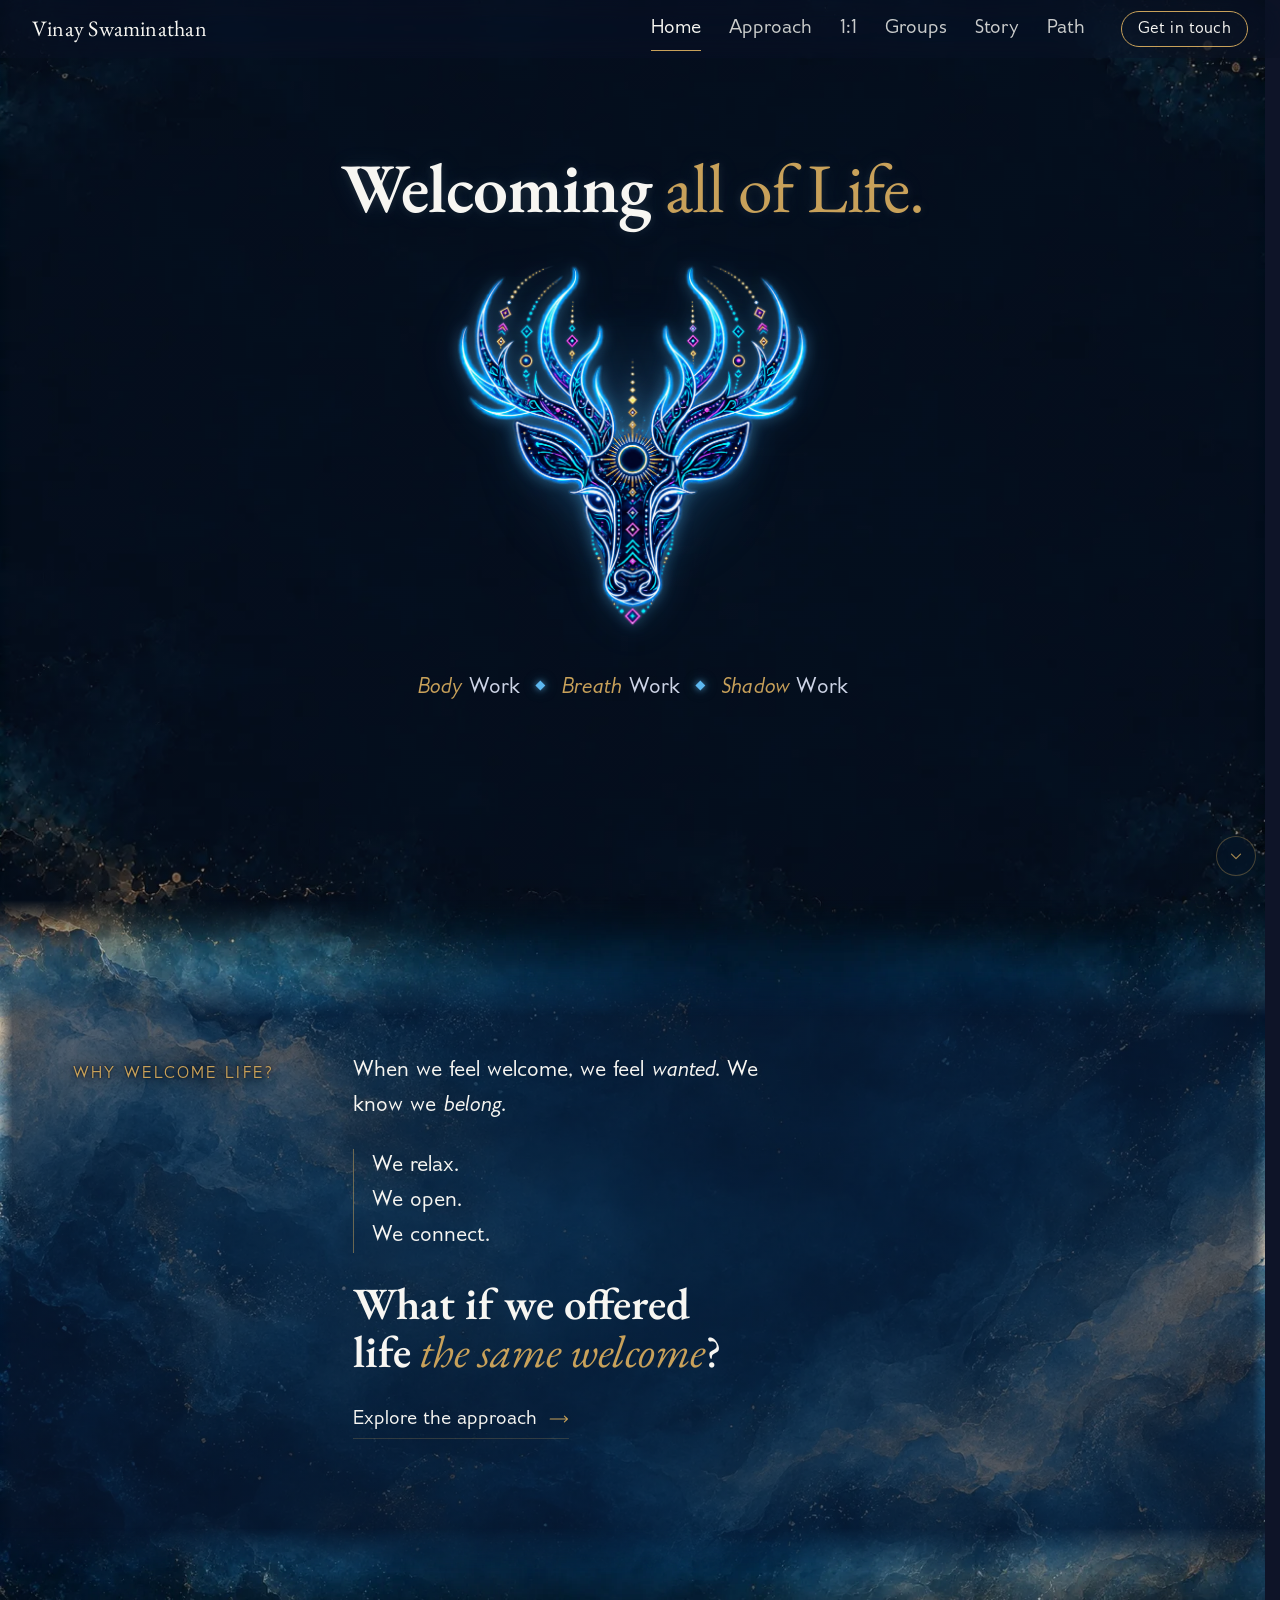
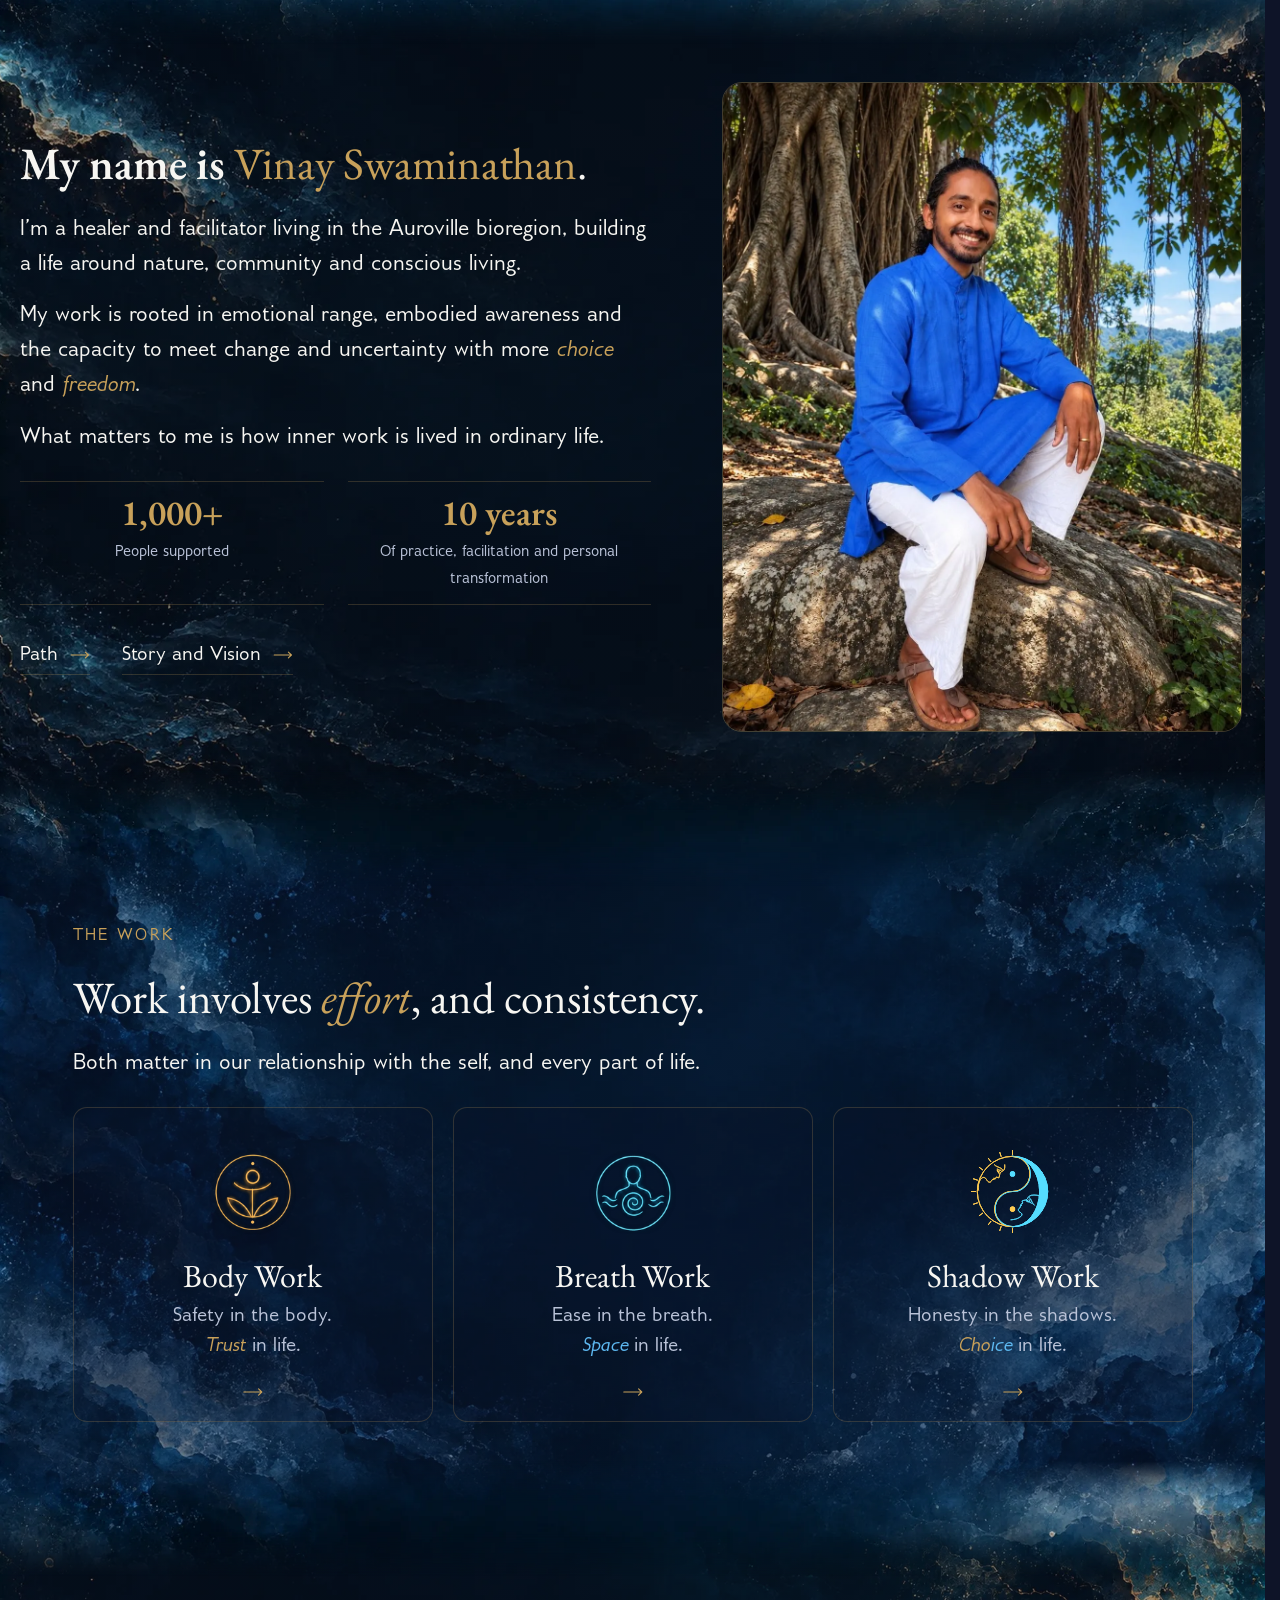
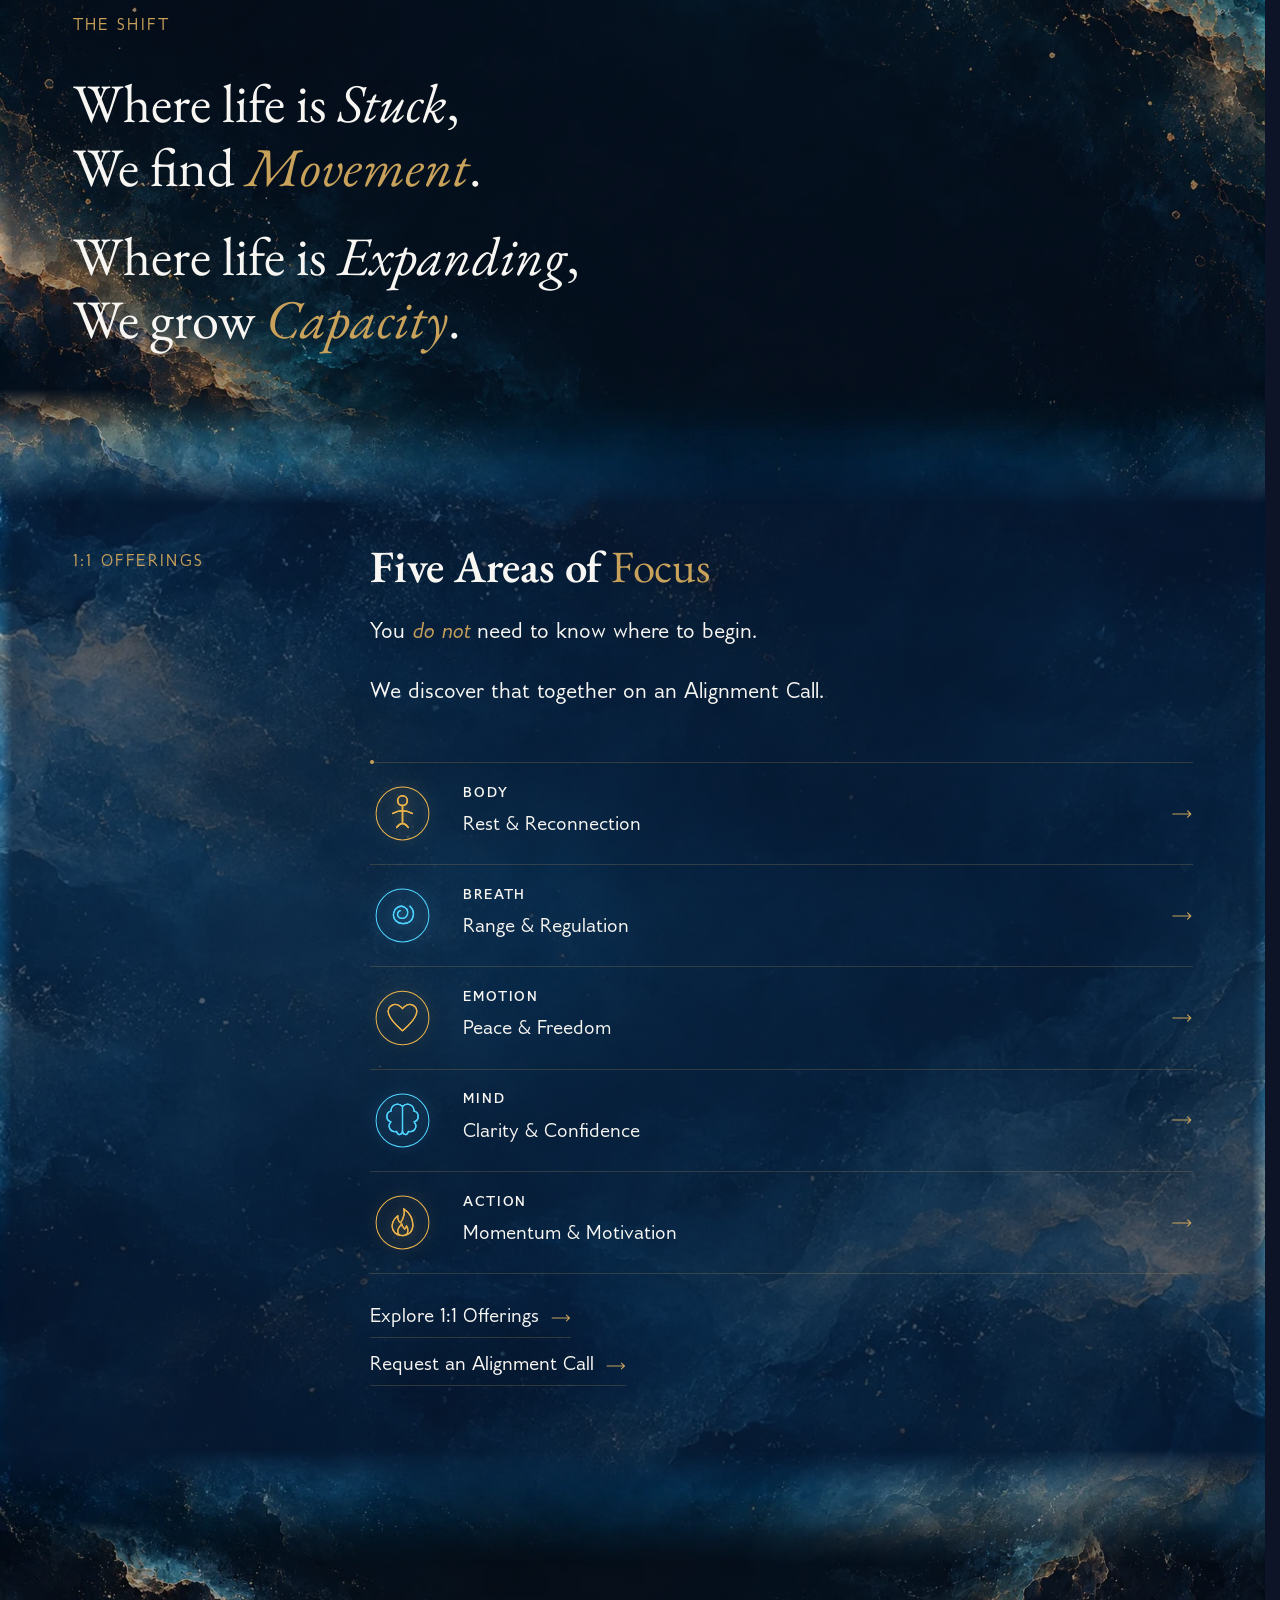
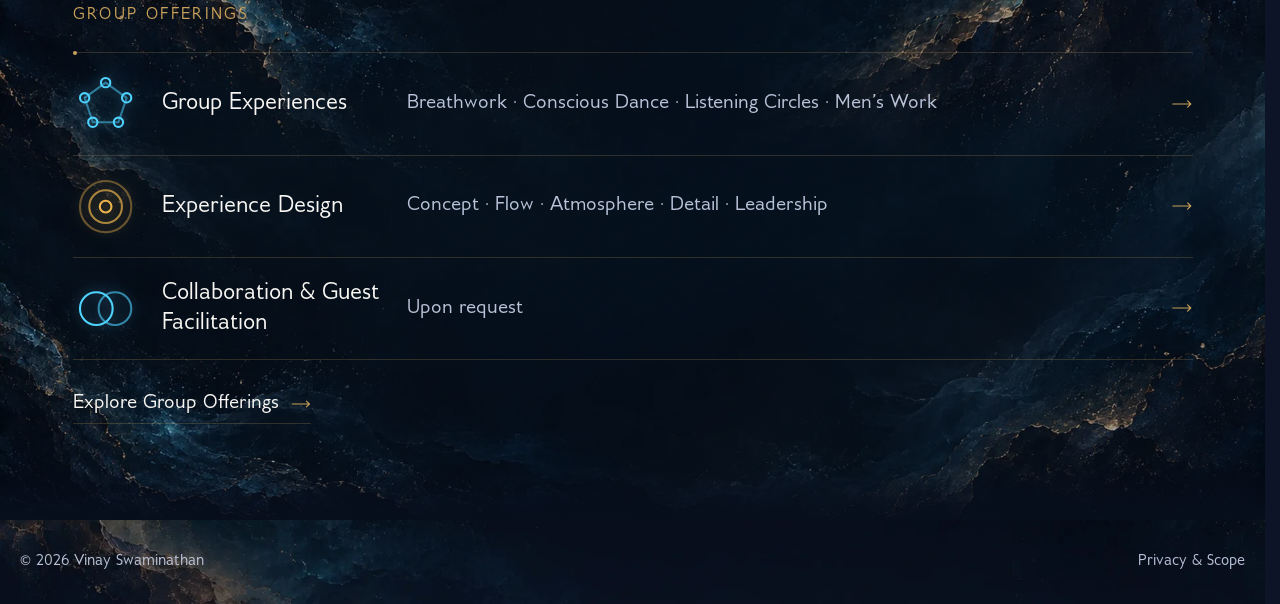
==== commit 0dd50a2c: "Highlights: the same welcome, choice and freedom, open/connected/responsive; remove 1:1 ways-of-work" ====
--- a/index.html
+++ b/index.html
@@ -4,7 +4,7 @@
 <meta charset="utf-8">
 <meta name="viewport" content="width=device-width, initial-scale=1">
 
-<title>Vinay Swaminathan | Breathwork &amp; Shadow Work | Auroville Bioregion</title>
+<title>Vinay Swaminathan | Inner+Outer Work | Auroville Bioregion</title>
 <meta name="description" content="Vinay is a healer and facilitator working holistically across body, breath, mind, emotion and action to support resilience, vitality, well-being and a more fulfilling life.">
 <meta name="robots" content="index, follow">
 <meta name="theme-color" content="#0E1428">
@@ -12,7 +12,7 @@
 
 <meta property="og:type" content="website">
 <meta property="og:site_name" content="Vinay Swaminathan">
-<meta property="og:title" content="Vinay Swaminathan | Breathwork &amp; Shadow Work | Auroville Bioregion">
+<meta property="og:title" content="Vinay Swaminathan | Inner+Outer Work | Auroville Bioregion">
 <meta property="og:description" content="Vinay is a healer and facilitator working holistically across body, breath, mind, emotion and action to support resilience, vitality, well-being and a more fulfilling life.">
 <meta property="og:url" content="https://www.vinayswaminathan.com/">
 <meta property="og:image" content="https://www.vinayswaminathan.com/assets/images/vinay-facilitator.jpg">
@@ -20,7 +20,7 @@
 <meta property="og:image:height" content="1456">
 <meta property="og:image:alt" content="Vinay Swaminathan">
 <meta name="twitter:card" content="summary_large_image">
-<meta name="twitter:title" content="Vinay Swaminathan | Breathwork &amp; Shadow Work | Auroville Bioregion">
+<meta name="twitter:title" content="Vinay Swaminathan | Inner+Outer Work | Auroville Bioregion">
 <meta name="twitter:description" content="Vinay is a healer and facilitator working holistically across body, breath, mind, emotion and action to support resilience, vitality, well-being and a more fulfilling life.">
 <meta name="twitter:image" content="https://www.vinayswaminathan.com/assets/images/vinay-facilitator.jpg">
 <meta name="twitter:image:alt" content="Vinay Swaminathan">
@@ -36,7 +36,7 @@
 <link rel="preload" href="assets/fonts/GilliusADFNo2-Regular.otf" as="font" type="font/otf" crossorigin>
 <link rel="preload" as="image" href="assets/vinay-brand-assets/hero-home-desktop-v3.webp" media="(min-width: 769px)">
 <link rel="preload" as="image" href="assets/vinay-brand-assets/hero-home-mobile-v2.webp" media="(max-width: 768px)" fetchpriority="high">
-<link rel="stylesheet" href="assets/css/site.css?v=202610121352">
+<link rel="stylesheet" href="assets/css/site.css?v=202610132207">
 <script type="application/ld+json">
 {
   "@context": "https://schema.org",
@@ -55,7 +55,7 @@
       "@type": "WebPage",
       "@id": "https://www.vinayswaminathan.com/#webpage",
       "url": "https://www.vinayswaminathan.com/",
-      "name": "Vinay Swaminathan | Breathwork & Shadow Work | Auroville Bioregion",
+      "name": "Vinay Swaminathan | Inner+Outer Work | Auroville Bioregion",
       "description": "Vinay is a healer and facilitator working holistically across body, breath, mind, emotion and action to support resilience, vitality, well-being and a more fulfilling life.",
       "inLanguage": "en",
       "isPartOf": {
@@ -160,7 +160,7 @@
     <h2 id="why-title" class="marker">Why welcome life?</h2>
     <p class="lede lede--wide">When we feel welcome, we feel <em class="inline-accent">wanted</em>. We know we <em class="inline-accent">belong</em>.</p>
     <p class="lede lede--wide why__triad">We relax.<br>We open.<br>We connect.</p>
-    <p class="distilled display-statement"><span class="strong">What if we offered life the</span> <em class="gold-accent">same welcome</em>?</p>
+    <p class="distilled display-statement"><span class="strong">What if we offered life</span> <em class="gold-accent">the same welcome</em>?</p>
     <nav class="quiet-links" aria-label="The approach">
       <a class="text-cta" href="approach.html">Explore the approach <span aria-hidden="true">&rarr;</span></a>
     </nav>
@@ -176,7 +176,7 @@
       <div class="editorial__body stack stack--lg" data-reveal="left">
         <div class="prose">
           <p class="lede lede--wide">I&rsquo;m a healer and facilitator living in the Auroville bioregion, building a life around nature, community and conscious living.</p>
-          <p class="lede lede--wide">My work is rooted in emotional range, embodied awareness and the capacity to meet change and uncertainty with more choice and <em class="gold-accent">freedom</em>.</p>
+          <p class="lede lede--wide">My work is rooted in emotional range, embodied awareness and the capacity to meet change and uncertainty with more <em class="gold-accent">choice</em> and <em class="gold-accent">freedom</em>.</p>
           <p class="lede lede--wide">What matters to me is how inner work is lived in ordinary life.</p>
         </div>
         <dl class="evidence evidence--strong">
@@ -302,6 +302,6 @@
   <a class="site-foot__privacy" href="privacy.html">Privacy &amp; Scope</a>
 </footer>
 
-<script src="assets/js/site.js?v=202610121352" defer></script>
+<script src="assets/js/site.js?v=202610132207" defer></script>
 </body>
 </html>
--- a/assets/css/site.css
+++ b/assets/css/site.css
@@ -1657,7 +1657,6 @@
 .pathway-panel__title { font-family: var(--serif); font-size: var(--t-heading); line-height: 1.1; }
 .pathway__lead { color: var(--text); }
 .pathway__body { color: var(--muted); }
-.pathway-bridge { color: var(--muted); font-size: var(--t-lede); line-height: 1.5; margin-top: var(--s-2); }
 @media (max-width: 344px) {
   .pathways__arrow--down,
   .pathways__item:is(:hover, :focus-visible) .pathways__arrow--down { transform: translateY(-50%) rotate(90deg); }
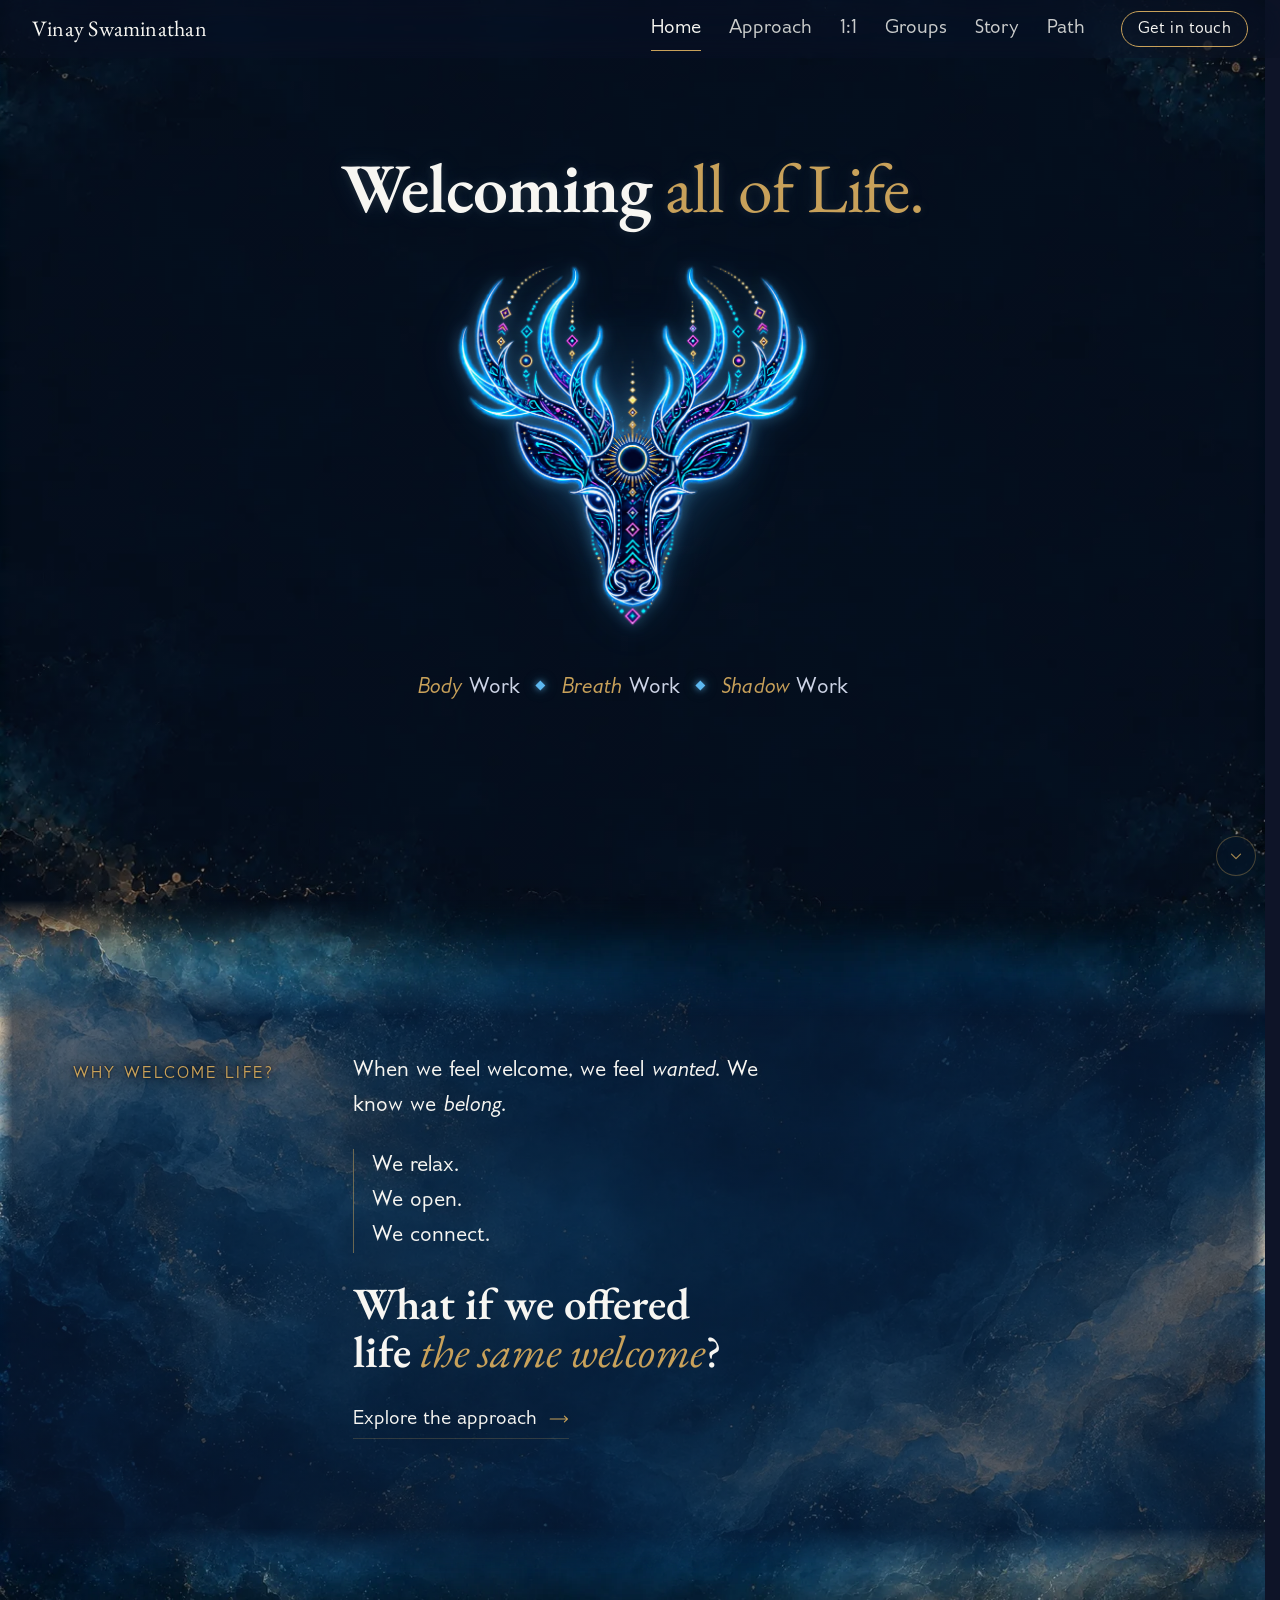
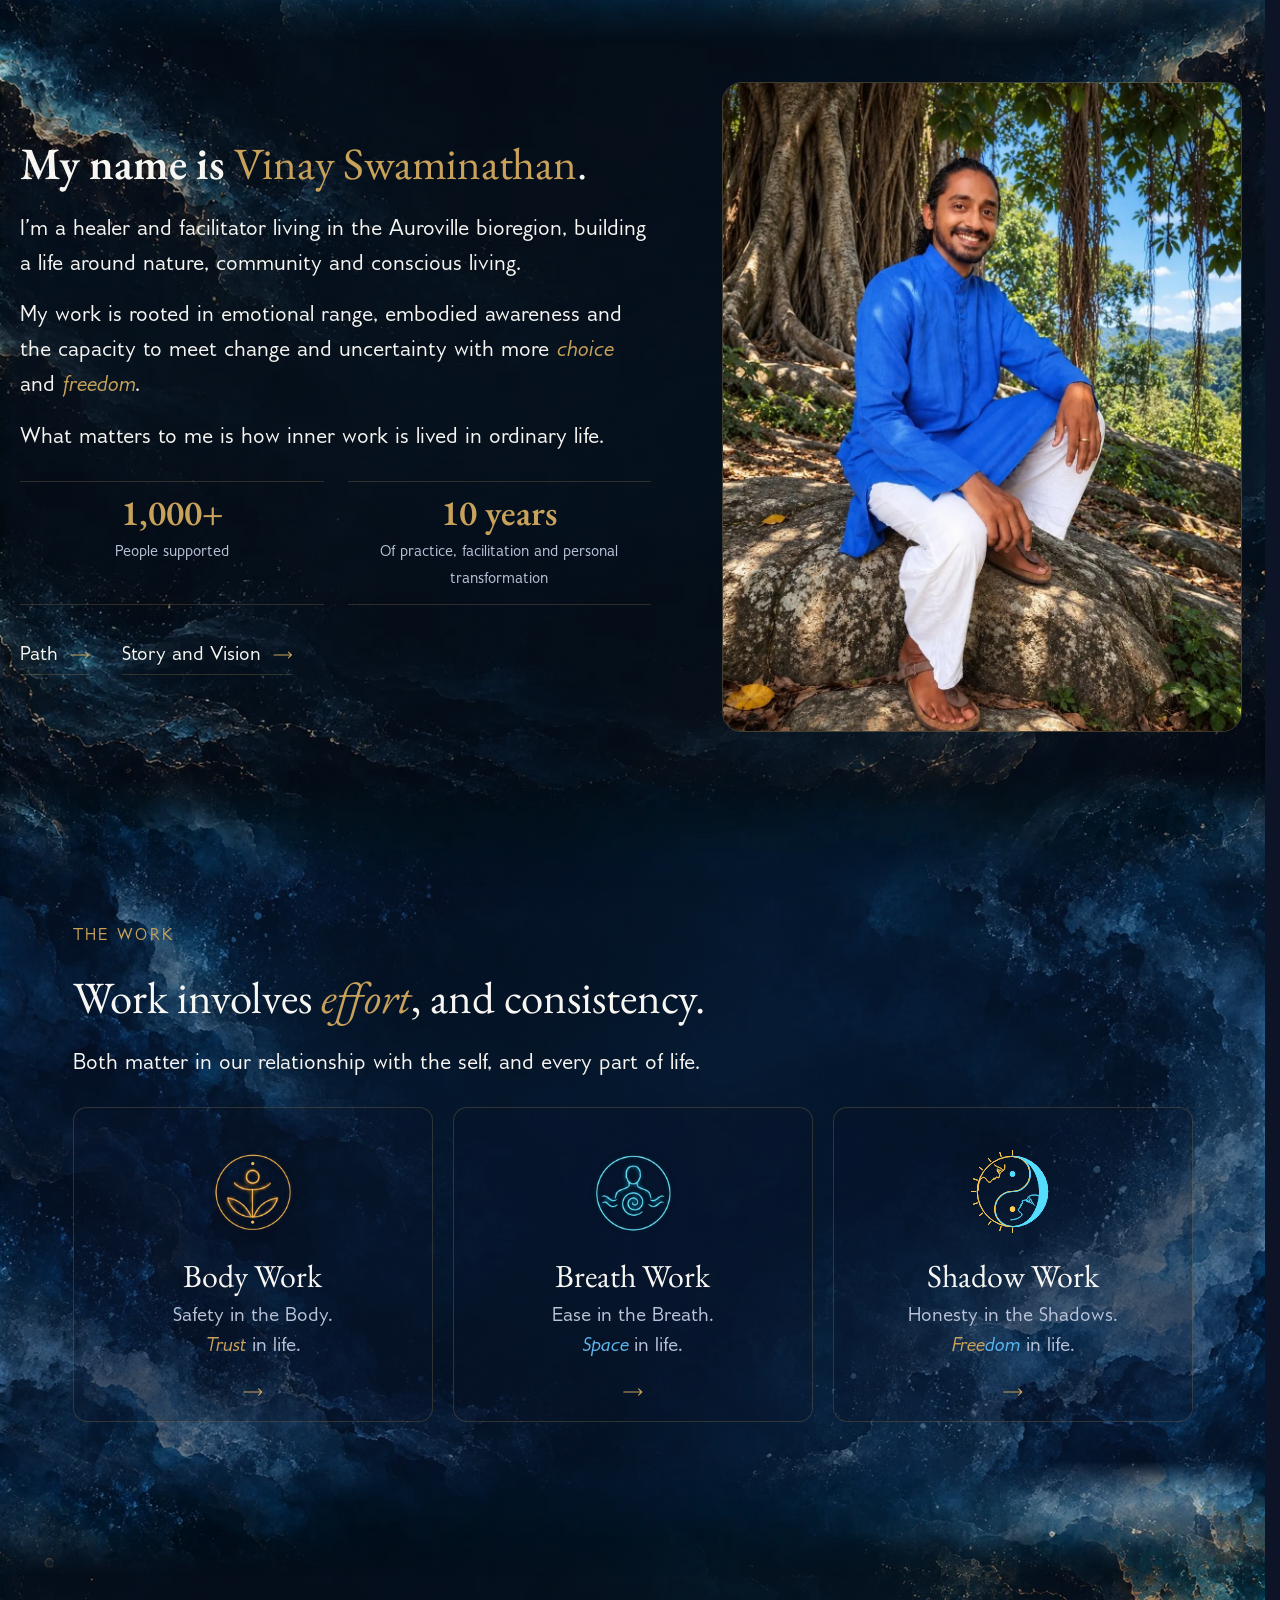
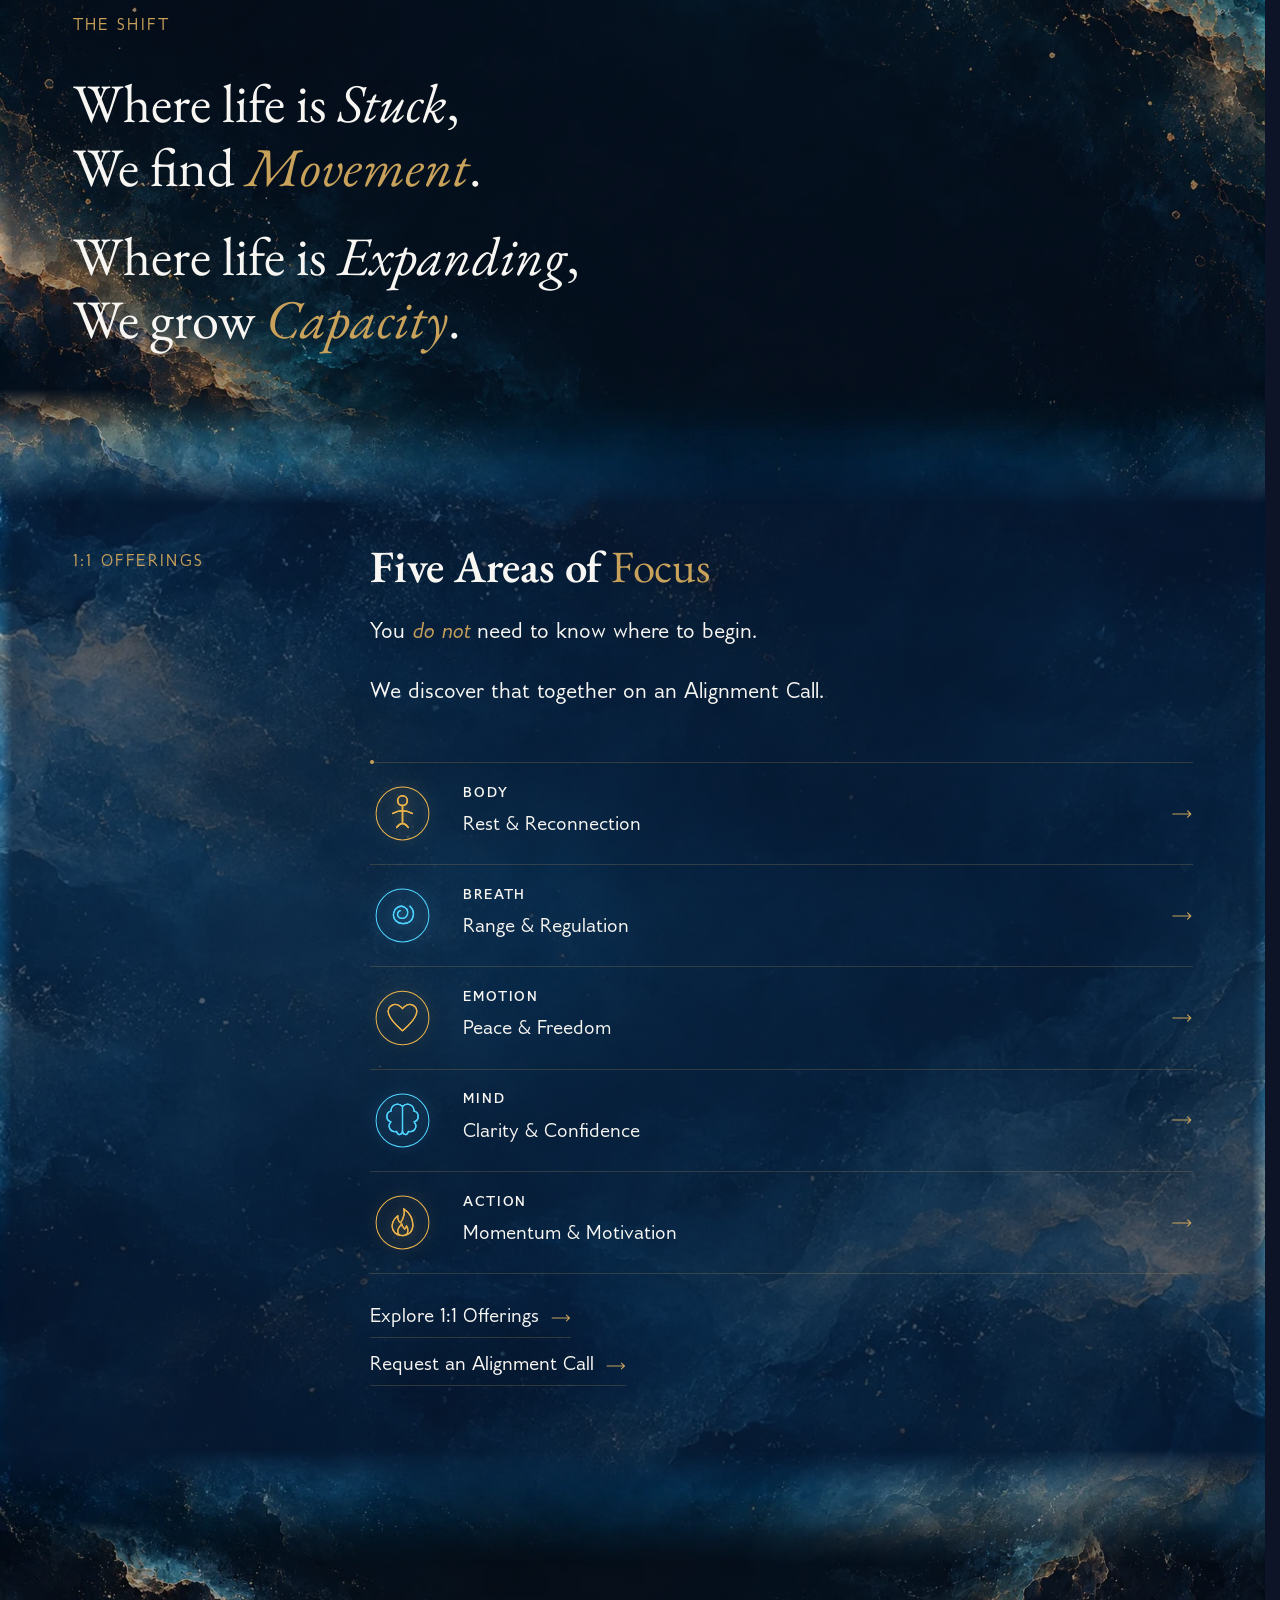
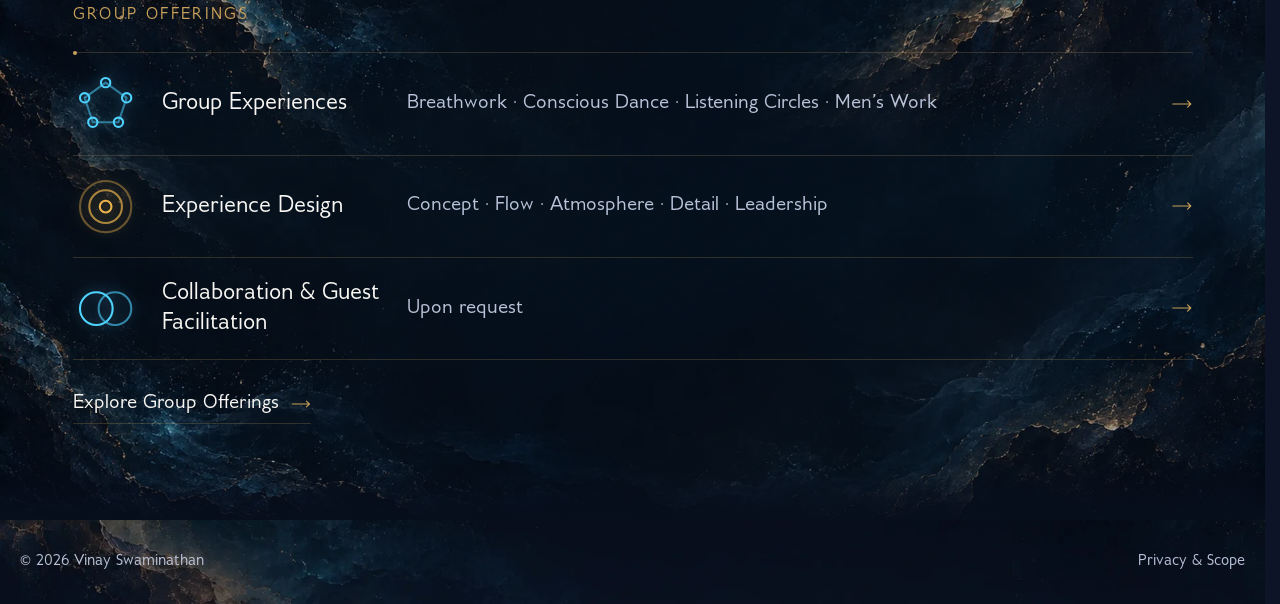
==== commit fd632532: "Kauyumari: hero-toned artwork; scroll position pinned across the Back-button entry. Pathway lines: B" ====
--- a/index.html
+++ b/index.html
@@ -36,7 +36,7 @@
 <link rel="preload" href="assets/fonts/GilliusADFNo2-Regular.otf" as="font" type="font/otf" crossorigin>
 <link rel="preload" as="image" href="assets/vinay-brand-assets/hero-home-desktop-v3.webp" media="(min-width: 769px)">
 <link rel="preload" as="image" href="assets/vinay-brand-assets/hero-home-mobile-v2.webp" media="(max-width: 768px)" fetchpriority="high">
-<link rel="stylesheet" href="assets/css/site.css?v=202610132207">
+<link rel="stylesheet" href="assets/css/site.css?v=202610150923">
 <script type="application/ld+json">
 {
   "@context": "https://schema.org",
@@ -204,19 +204,19 @@
       <li><a class="pathways__item" href="offerings.html#bodywork">
         <img class="pathways__icon" src="assets/vinay-icons/bodywork-icon.png?v=202610121306" alt="" width="288" height="288" loading="lazy" decoding="async">
         <h3 class="pathways__name">Body Work</h3>
-        <p class="pathways__line"><span>Safety in the body.</span> <span><em class="gold-accent">Trust</em> in life.</span></p>
+        <p class="pathways__line"><span>Safety in the Body.</span> <span><em class="gold-accent">Trust</em> in life.</span></p>
         <span class="pathways__arrow" aria-hidden="true">&rarr;</span>
       </a></li>
       <li><a class="pathways__item pathways__item--blue" href="offerings.html#breathwork">
         <img class="pathways__icon" src="assets/vinay-icons/breathwork-icon.png?v=202610121306" alt="" width="288" height="288" loading="lazy" decoding="async">
         <h3 class="pathways__name">Breath Work</h3>
-        <p class="pathways__line"><span>Ease in the breath.</span> <span><em class="inline-accent is-blue">Space</em> in life.</span></p>
+        <p class="pathways__line"><span>Ease in the Breath.</span> <span><em class="inline-accent is-blue">Space</em> in life.</span></p>
         <span class="pathways__arrow" aria-hidden="true">&rarr;</span>
       </a></li>
       <li><a class="pathways__item" href="offerings.html#shadow-work">
         <img class="pathways__icon" src="assets/vinay-icons/shadow-work-icon.svg?v=202610121306" alt="" width="288" height="288" loading="lazy" decoding="async">
         <h3 class="pathways__name">Shadow Work</h3>
-        <p class="pathways__line"><span>Honesty in the shadows.</span> <span><span class="split-word"><span aria-hidden="true"><em class="gold-accent">Cho</em><em class="inline-accent is-blue">ice</em></span><span class="visually-hidden">Choice</span></span> in life.</span></p>
+        <p class="pathways__line"><span>Honesty in the Shadows.</span> <span><span class="split-word"><span aria-hidden="true"><em class="gold-accent">Free</em><em class="inline-accent is-blue">dom</em></span><span class="visually-hidden">Freedom</span></span> in life.</span></p>
         <span class="pathways__arrow" aria-hidden="true">&rarr;</span>
       </a></li>
     </ul>
@@ -302,6 +302,6 @@
   <a class="site-foot__privacy" href="privacy.html">Privacy &amp; Scope</a>
 </footer>
 
-<script src="assets/js/site.js?v=202610132207" defer></script>
+<script src="assets/js/site.js?v=202610150923" defer></script>
 </body>
 </html>
--- a/assets/css/site.css
+++ b/assets/css/site.css
@@ -1985,6 +1985,70 @@
 .home-hero__sigil { display: block; width: clamp(208px, min(64vw, 39vh), 395px); filter: drop-shadow(0 0 7px rgba(93,184,240,.40)) drop-shadow(0 0 18px rgba(42,145,220,.20)); }
 
 .sigil-flight { filter: none; }   /* plain while flying: the glow filter cost a frame on Safari */
+
+/* ==========================================================================
+   Kauyumari (site.js, [kauyumari]): a hidden doorway in the hero sigil.
+   Only the drawn sigil responds; hovering wakes its glow a little.
+   ========================================================================== */
+.home-hero__sigil { transition: filter var(--motion-text) var(--ease); }
+.hero-sigil-wrap.is-awake .home-hero__sigil {
+  filter: brightness(1.12) drop-shadow(0 0 9px rgba(93,184,240,.56)) drop-shadow(0 0 24px rgba(42,145,220,.30));
+}
+.hero-sigil-wrap.is-entering .home-hero__sigil {
+  filter: brightness(1.32) drop-shadow(0 0 12px rgba(140,205,250,.72)) drop-shadow(0 0 34px rgba(42,145,220,.42));
+}
+.hero-sigil-wrap.is-awake { cursor: pointer; }
+.home-hero__sigil:focus { outline: none; }
+.home-hero__sigil:focus-visible { outline: 1px solid rgba(200,161,90,.7); outline-offset: 10px; border-radius: 50%; }
+
+html.kauyumari-open, html.kauyumari-open body { overflow: hidden; }
+
+.kauyumari { position: fixed; inset: 0; z-index: 200; overflow: hidden; overscroll-behavior: contain; -webkit-tap-highlight-color: transparent; }
+.kauyumari[hidden] { display: none; }
+.kauyumari:focus { outline: none; }
+.kauyumari__veil { position: absolute; inset: 0; background: radial-gradient(ellipse at 50% 45%, #0a1430 0%, #050a1a 60%, #02040c 100%); opacity: 0; }
+.kauyumari__art { position: absolute; inset: 0; opacity: 0; transform-origin: var(--ox, 50%) var(--oy, 50%); will-change: transform, opacity; cursor: pointer; }
+.kauyumari__art picture, .kauyumari__img { display: block; width: 100%; height: 100%; }
+/* The artwork is never stretched: cover where the screen's shape is close to
+   the image's (cropping away from the stag), contain where it is not. */
+.kauyumari__img { object-fit: cover; object-position: 72% 35%; user-select: none; -webkit-user-drag: none; }
+@media (max-aspect-ratio: 1/1) { .kauyumari__img { object-position: 80% 25%; } }
+@media (min-aspect-ratio: 1/1) and (max-aspect-ratio: 3/2) { .kauyumari__img { object-fit: contain; } }
+.kauyumari__bloom {
+  position: absolute; left: var(--ox, 50%); top: var(--oy, 50%); width: 240px; height: 240px; margin: -120px 0 0 -120px;
+  border-radius: 50%; pointer-events: none; opacity: 0; will-change: transform, opacity;
+  background: radial-gradient(circle, rgba(196,228,255,.92) 0%, rgba(110,188,242,.62) 20%, rgba(42,113,190,.34) 44%, rgba(10,24,60,0) 70%);
+}
+/* Controls: small, quiet, inside the safe area; brighter on hover or focus. */
+.kauyumari__close, .kauyumari__volume {
+  position: absolute; display: flex; align-items: center; color: var(--muted);
+  background: rgba(14,20,40,.34); border: 1px solid rgba(200,161,90,.22);
+  -webkit-backdrop-filter: blur(6px); backdrop-filter: blur(6px);
+  opacity: 0; transition: opacity var(--motion-text) var(--ease), color var(--motion-fast) var(--ease), border-color var(--motion-fast) var(--ease);
+}
+.kauyumari.is-open .kauyumari__close, .kauyumari.is-open .kauyumari__volume { opacity: .62; }
+.kauyumari.is-open :is(.kauyumari__close, .kauyumari__volume):is(:hover, :focus-within, :focus-visible) { opacity: 1; color: var(--text); border-color: rgba(200,161,90,.5); }
+.kauyumari__close {
+  top: max(16px, calc(env(safe-area-inset-top, 0px) + 12px)); right: max(16px, calc(env(safe-area-inset-right, 0px) + 12px));
+  width: 40px; height: 40px; justify-content: center; border-radius: 50%; cursor: pointer; padding: 0;
+}
+.kauyumari__close svg { width: 14px; height: 14px; }
+.kauyumari__volume {
+  right: max(16px, calc(env(safe-area-inset-right, 0px) + 12px)); bottom: max(16px, calc(env(safe-area-inset-bottom, 0px) + 12px));
+  gap: 10px; height: 40px; padding: 0 14px 0 12px; border-radius: 999px;
+}
+.kauyumari__volume[hidden] { display: none; }
+.kauyumari__volume svg { width: 16px; height: 16px; flex: none; }
+.kauyumari__range { -webkit-appearance: none; appearance: none; width: 104px; height: 24px; margin: 0; background: transparent; cursor: pointer; }
+.kauyumari__range:focus { outline: none; }
+.kauyumari__range::-webkit-slider-runnable-track { height: 2px; border-radius: 2px; background: linear-gradient(90deg, var(--accent-brass) var(--fill, 0%), rgba(186,195,216,.35) var(--fill, 0%)); }
+.kauyumari__range::-moz-range-track { height: 2px; border-radius: 2px; background: rgba(186,195,216,.35); }
+.kauyumari__range::-moz-range-progress { height: 2px; border-radius: 2px; background: var(--accent-brass); }
+.kauyumari__range::-webkit-slider-thumb { -webkit-appearance: none; width: 12px; height: 12px; margin-top: -5px; border-radius: 50%; background: var(--accent-brass); border: 0; box-shadow: 0 0 8px rgba(200,161,90,.45); }
+.kauyumari__range::-moz-range-thumb { width: 12px; height: 12px; border-radius: 50%; background: var(--accent-brass); border: 0; box-shadow: 0 0 8px rgba(200,161,90,.45); }
+.kauyumari__range:focus-visible::-webkit-slider-thumb { outline: 1px solid var(--text); outline-offset: 3px; }
+.kauyumari__range:focus-visible::-moz-range-thumb { outline: 1px solid var(--text); outline-offset: 3px; }
+@media (prefers-reduced-motion: reduce) { .home-hero__sigil, .kauyumari__close, .kauyumari__volume { transition-duration: 1ms; } }
 /* The four closing lines read as one thought: one family (Gillius), close leading. */
 .home-hero__lead { color: #CDD4E6; max-width: 34ch; text-wrap: balance; }
 
